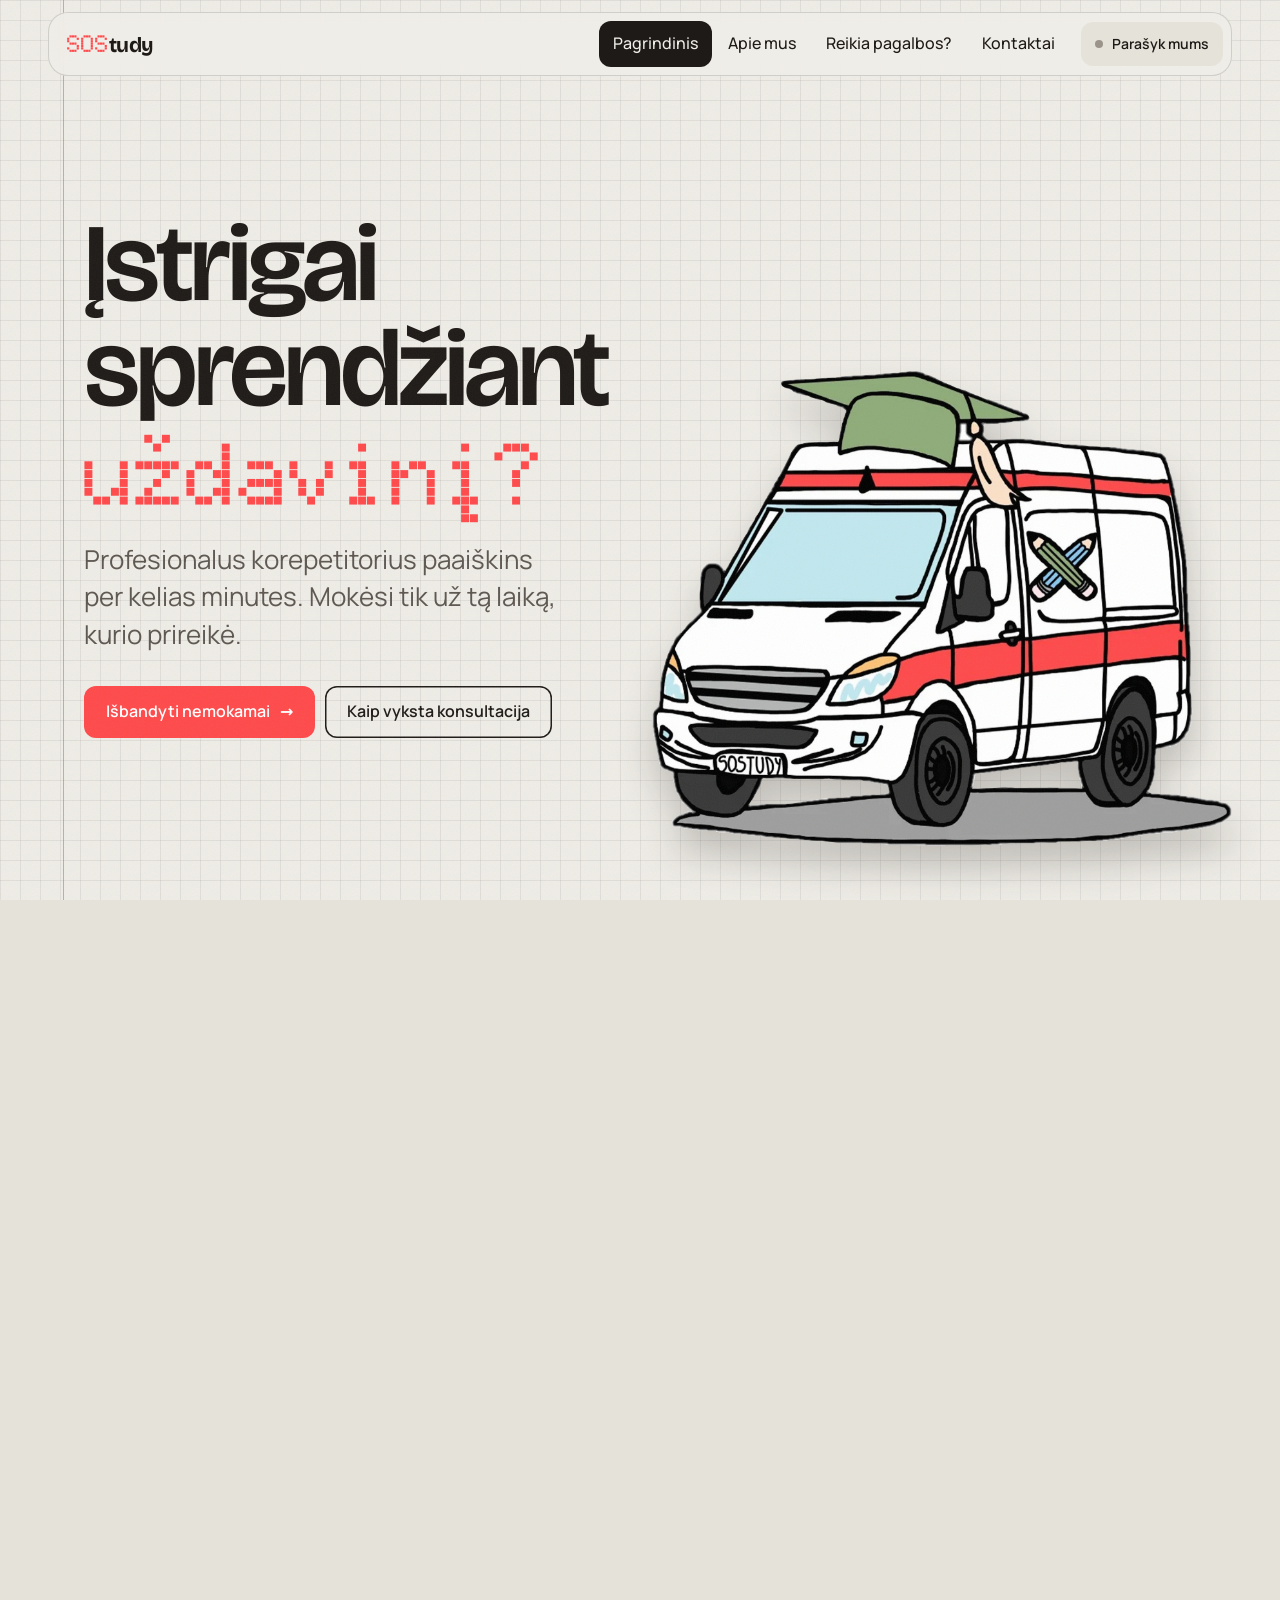
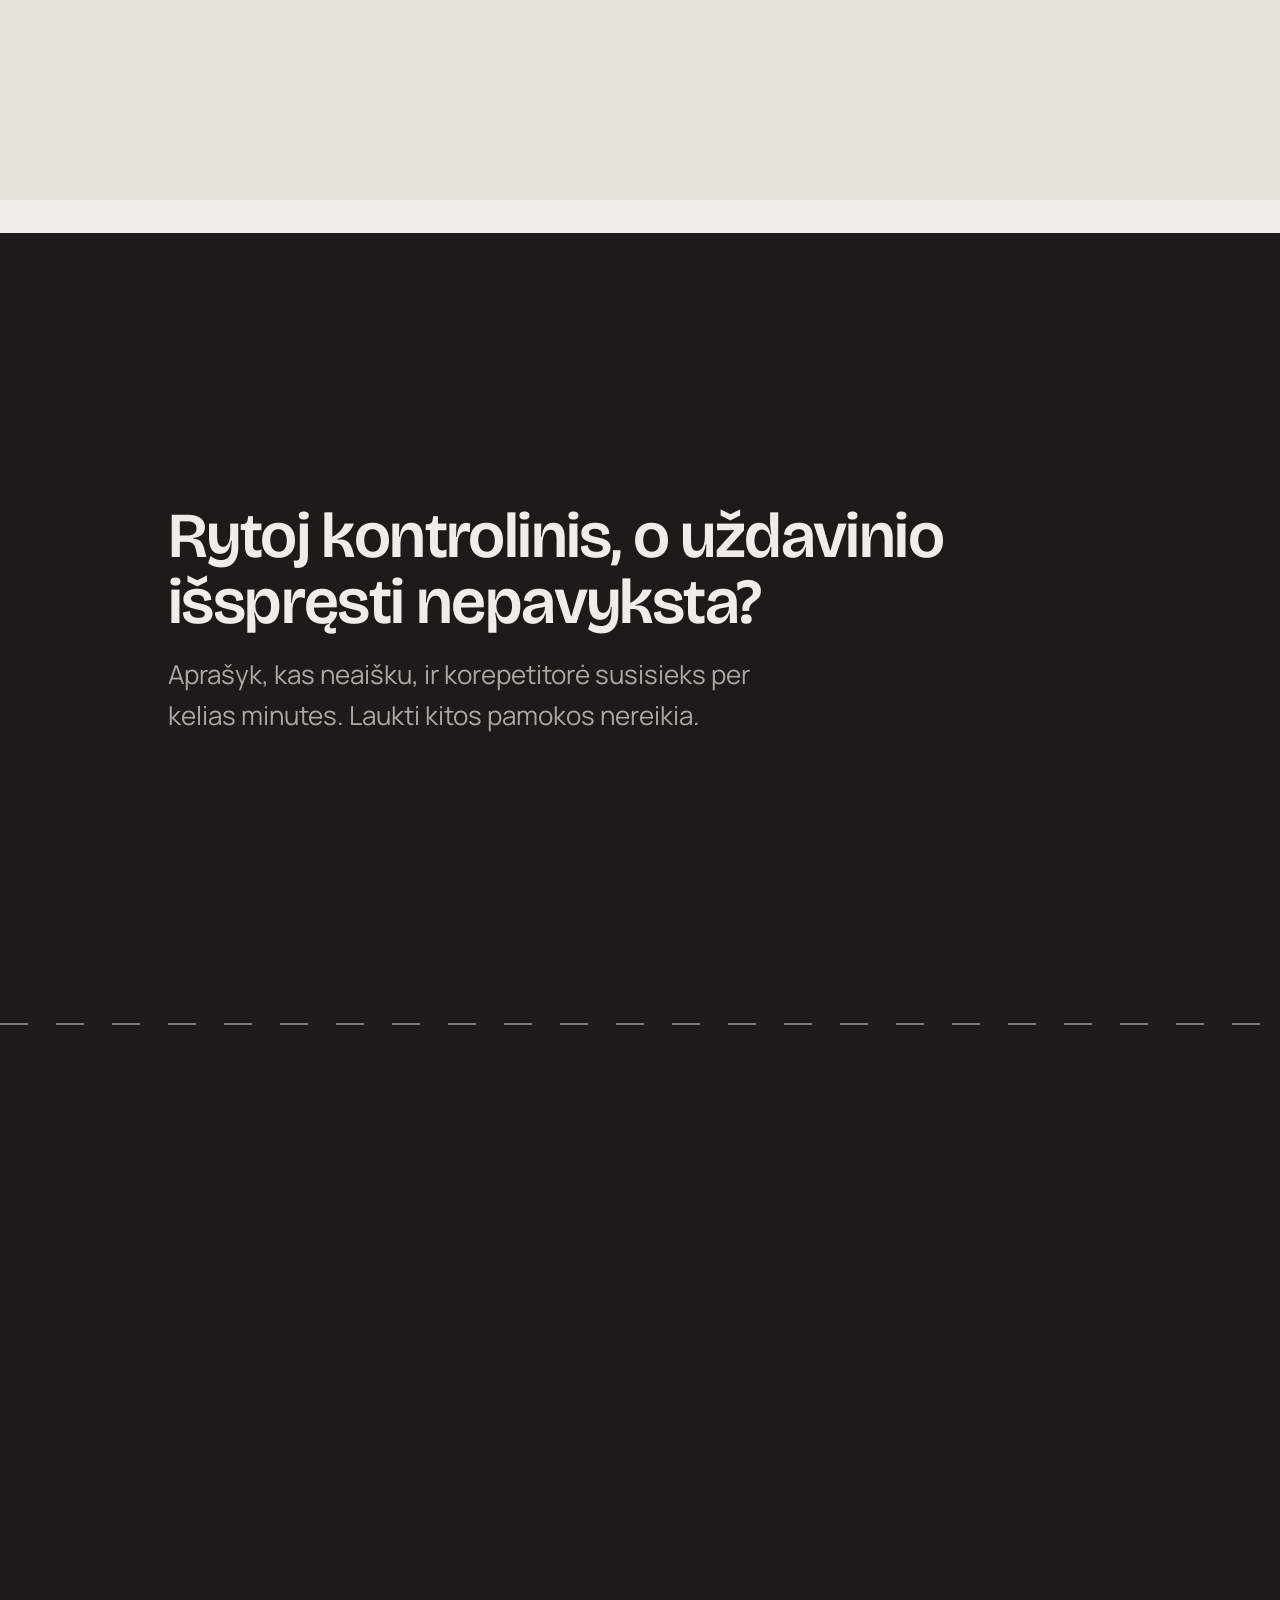
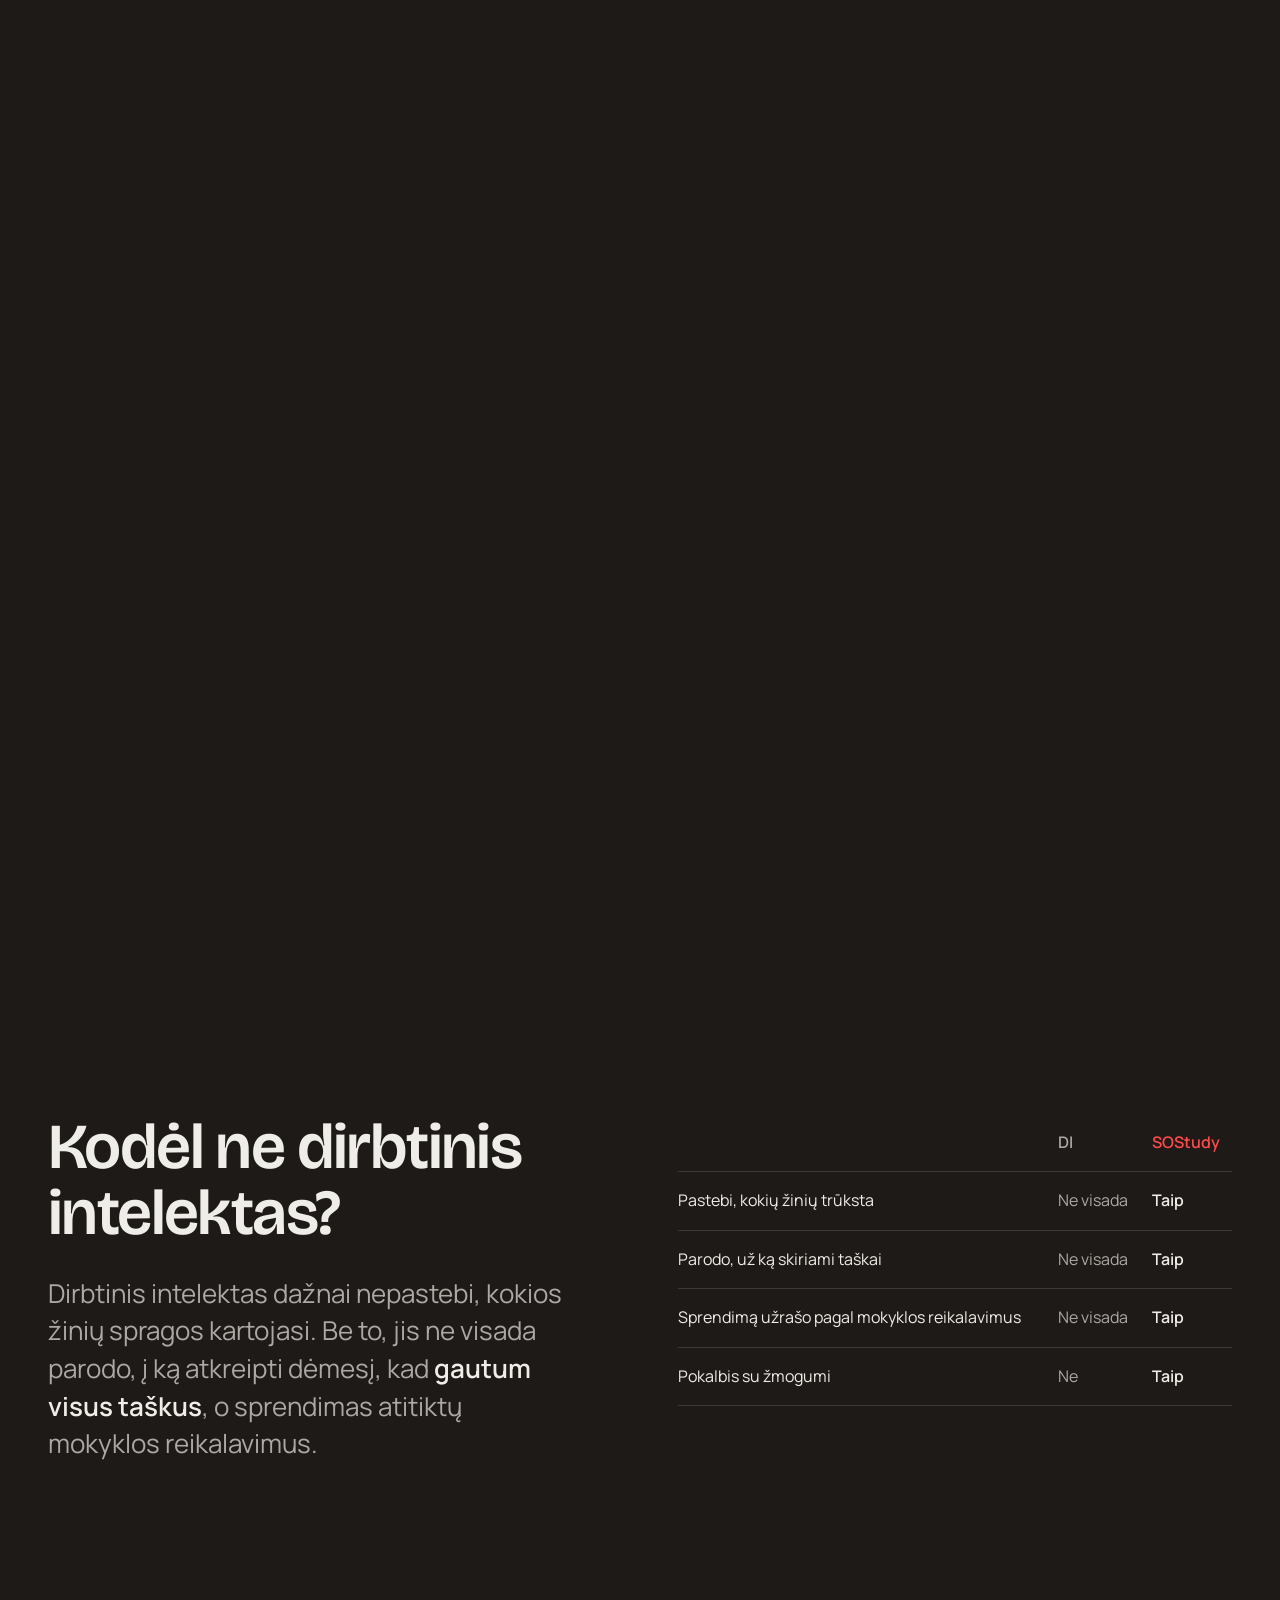
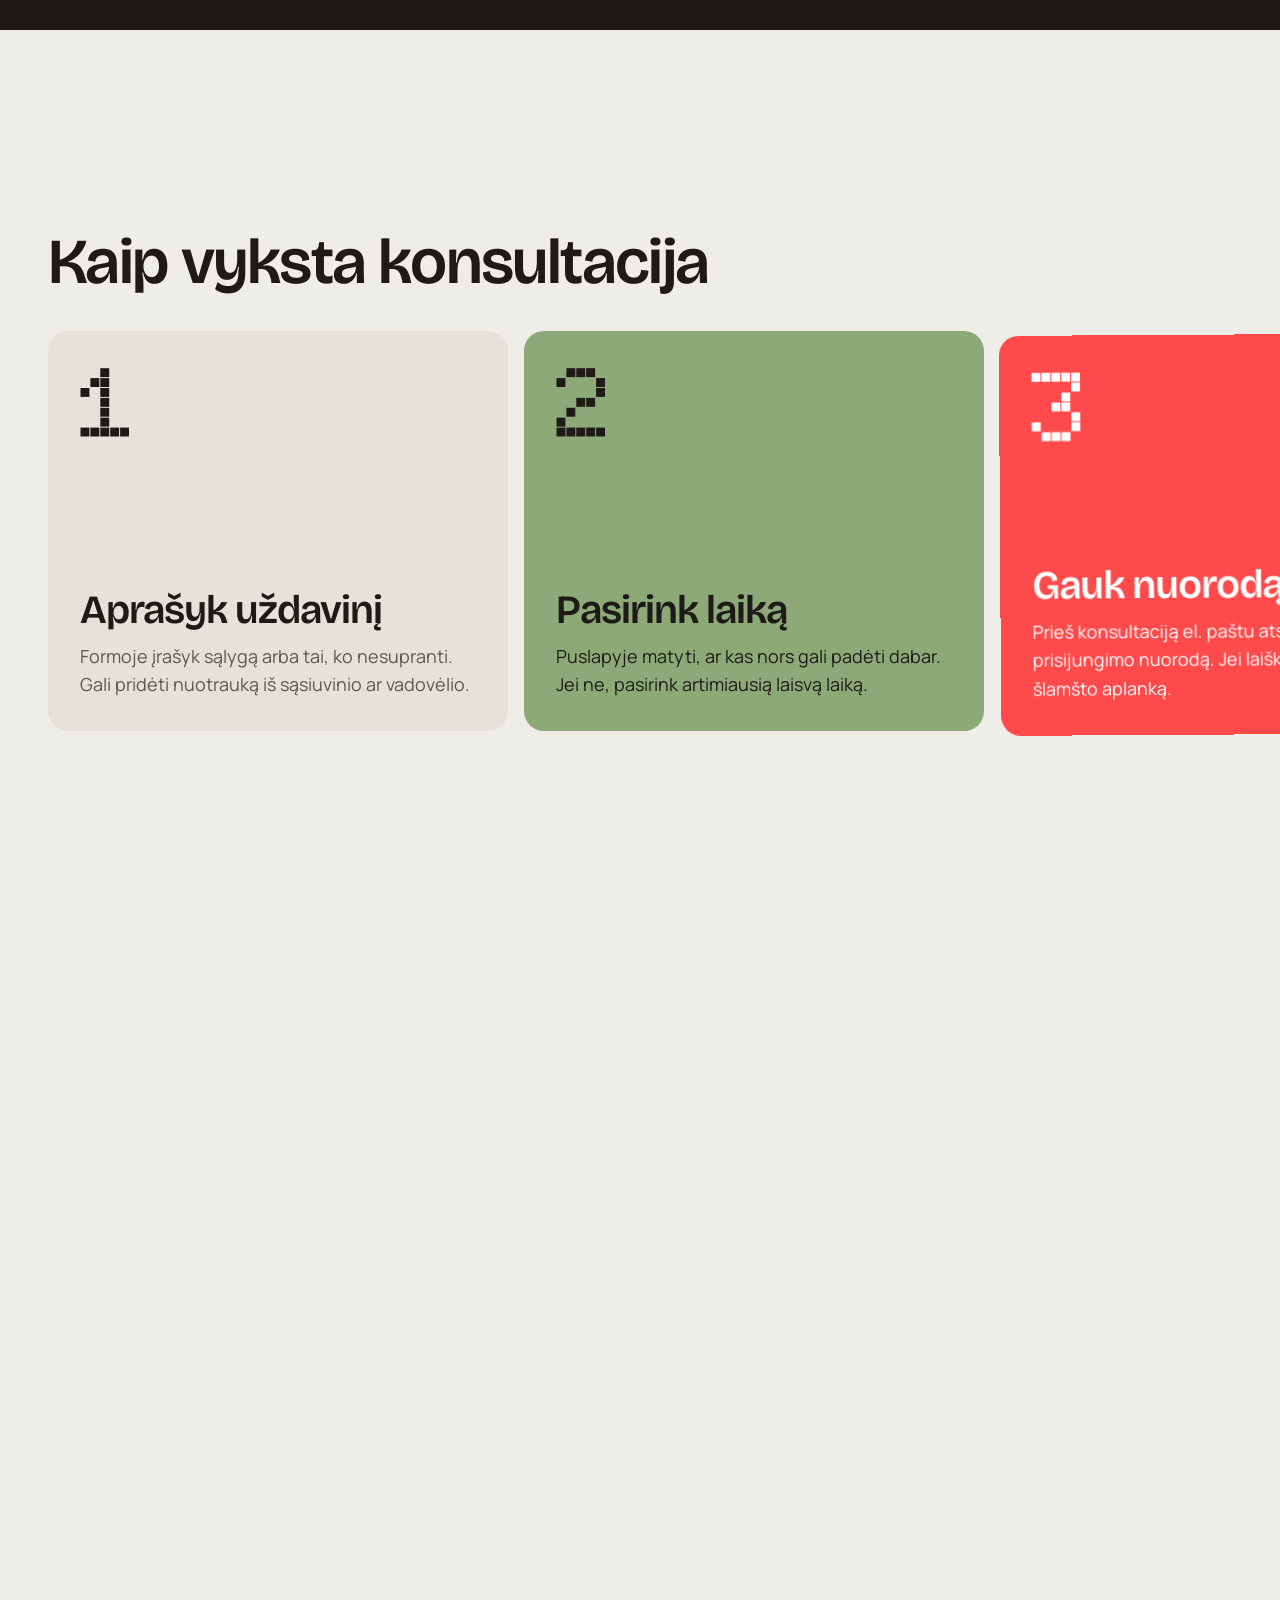
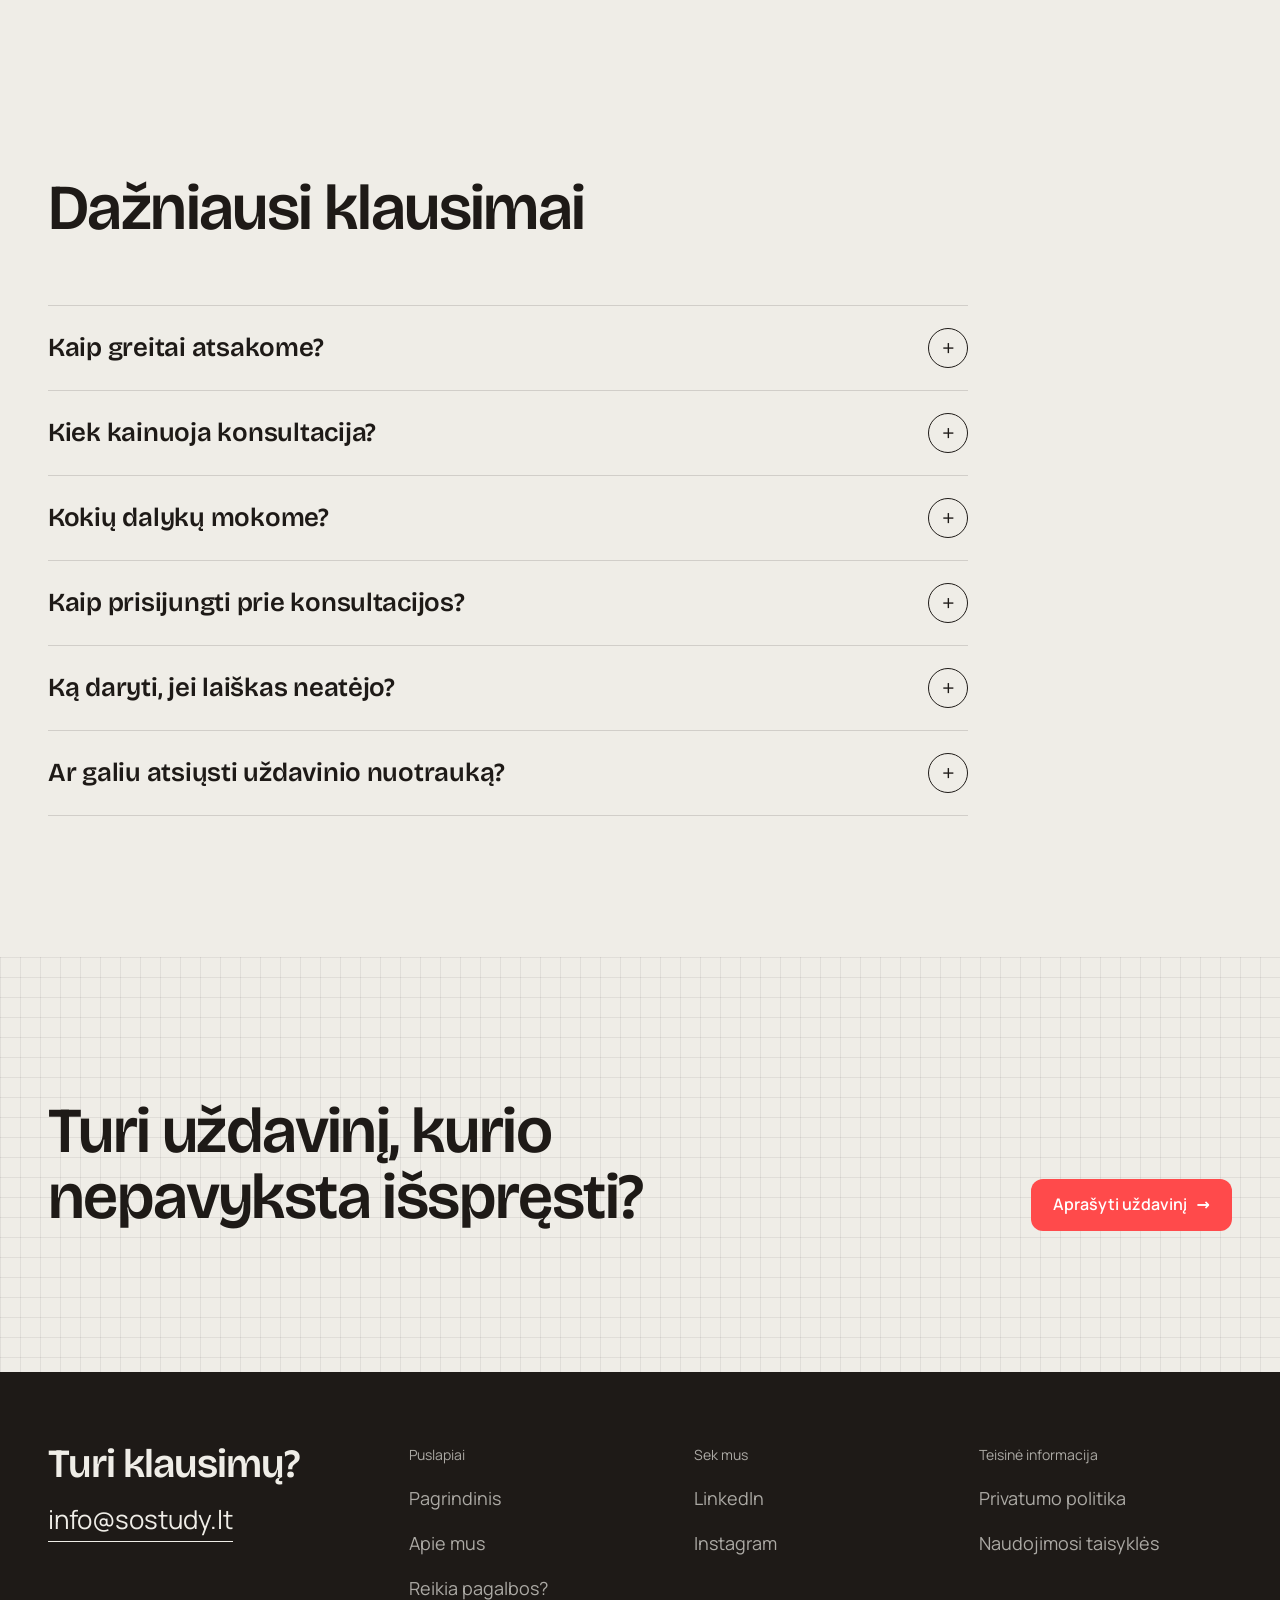
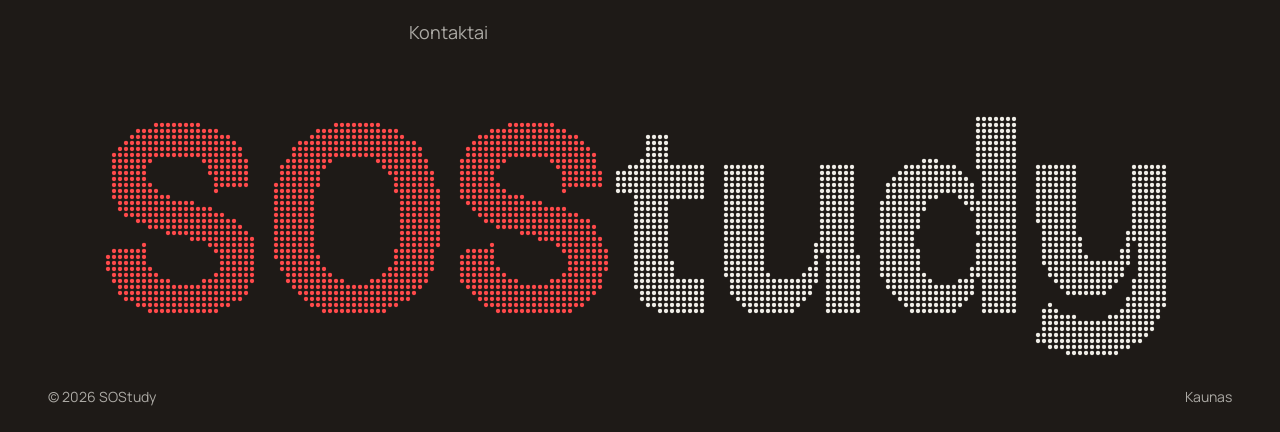
==== index.html @ 2f15600f "rewrite copy" ====
<!doctype html>
<html lang="lt">
<head>
  <meta charset="utf-8">
  <meta name="viewport" content="width=device-width, initial-scale=1, viewport-fit=cover">
  <title>SOStudy · Greitoji matematikos pagalba 1–12 klasių mokiniams</title>
  <meta name="description" content="Įstrigai sprendžiant matematikos uždavinį? Profesionalus korepetitorius paaiškins per kelias minutes, o mokėsi tik už konsultacijos laiką. Dabar iki 10 min. nemokamai.">
  <link rel="canonical" href="https://sostudy.lt/">
  <meta property="og:type" content="website">
  <meta property="og:locale" content="lt_LT">
  <meta property="og:site_name" content="SOStudy">
  <meta property="og:url" content="https://sostudy.lt/">
  <meta property="og:title" content="SOStudy · Greitoji matematikos pagalba 1–12 klasių mokiniams">
  <meta property="og:description" content="Įstrigai sprendžiant matematikos uždavinį? Profesionalus korepetitorius paaiškins per kelias minutes, o mokėsi tik už konsultacijos laiką. Dabar iki 10 min. nemokamai.">
  <meta property="og:image" content="https://sostudy.lt/assets/img/og.png">
  <meta name="twitter:card" content="summary_large_image">
  <meta name="theme-color" content="#efede7">
  <link rel="icon" href="/assets/img/favicon.svg" type="image/svg+xml">
  <link rel="preload" href="/assets/fonts/bricolage-grotesque-latin.woff2" as="font" type="font/woff2" crossorigin>
  <link rel="preload" href="/assets/fonts/manrope-latin.woff2" as="font" type="font/woff2" crossorigin>
  <link rel="stylesheet" href="/assets/css/fonts.css">
  <link rel="stylesheet" href="/assets/css/style.css">
  <link rel="preload" as="image" href="/assets/img/car.webp" type="image/webp" fetchpriority="high">
  <script type="application/ld+json">
{
    "@context": "https://schema.org",
    "@graph": [
      {
        "@type": "EducationalOrganization",
        "@id": "https://sostudy.lt/#org",
        "name": "SOStudy",
        "url": "https://sostudy.lt/",
        "logo": "https://sostudy.lt/assets/img/favicon.svg",
        "image": "https://sostudy.lt/assets/img/og.png",
        "email": "info@sostudy.lt",
        "description": "Greitoji matematikos pagalba: trumpos nuotolinės konsultacijos 1–12 klasių mokiniams, mokant tik už konsultacijos laiką.",
        "areaServed": "LT",
        "address": { "@type": "PostalAddress", "addressLocality": "Kaunas", "addressCountry": "LT" },
        "sameAs": ["https://www.linkedin.com/company/sostudy-lt", "https://www.instagram.com/sostudy.lt/"],
        "founder": [
          { "@type": "Person", "name": "Evelina Riukaitė" },
          { "@type": "Person", "name": "Aistė Zuzevičiūtė" }
        ]
      },
      {
        "@type": "WebSite",
        "@id": "https://sostudy.lt/#site",
        "url": "https://sostudy.lt/",
        "name": "SOStudy",
        "inLanguage": "lt-LT",
        "publisher": { "@id": "https://sostudy.lt/#org" }
      },
      {
        "@type": "FAQPage",
        "mainEntity": [
          { "@type": "Question", "name": "Kaip greitai atsakome?", "acceptedAnswer": { "@type": "Answer", "text": "Dažniausiai per kelias minutes. Puslapyje „Reikia pagalbos?“ matyti, ar kas nors gali padėti dabar." } },
          { "@type": "Question", "name": "Kiek kainuoja konsultacija?", "acceptedAnswer": { "@type": "Answer", "text": "Šiuo metu testuojame paslaugą, todėl iki 10 minučių pagalbos teikiame nemokamai." } },
          { "@type": "Question", "name": "Kokių dalykų mokome?", "acceptedAnswer": { "@type": "Answer", "text": "Kol kas padedame tik su matematika, 1–12 klasių mokiniams." } },
          { "@type": "Question", "name": "Kaip prisijungti prie konsultacijos?", "acceptedAnswer": { "@type": "Answer", "text": "Prieš konsultaciją el. paštu atsiųsime nuorodą. Paspausk ją sutartu laiku." } },
          { "@type": "Question", "name": "Ką daryti, jei laiškas neatėjo?", "acceptedAnswer": { "@type": "Answer", "text": "Patikrink šlamšto aplanką. Jei ten laiško nėra, parašyk mums adresu info@sostudy.lt." } },
          { "@type": "Question", "name": "Ar galiu atsiųsti uždavinio nuotrauką?", "acceptedAnswer": { "@type": "Answer", "text": "Taip. Nuotrauka siunčiama tik mums el. paštu, svetainėje ji nesaugoma." } }
        ]
      }
    ]
  }
  </script>
</head>
<body>

<header class="site-head">
  <div class="wrap">
    <div class="head-bar">
      <a href="/" class="logo" aria-label="SOStudy, pagrindinis puslapis"><span class="sos">SOS</span>tudy</a>
      <nav class="nav" id="nav" aria-label="Pagrindinis meniu">
        <a href="/" aria-current="page">Pagrindinis</a>
        <a href="/apie-mus/">Apie mus</a>
        <a href="/reikia-pagalbos/">Reikia pagalbos?</a>
        <a href="/kontaktai/">Kontaktai</a>
        <a href="/reikia-pagalbos/" class="status-pill" data-status><span class="status-dot" aria-hidden="true"></span><span data-status-text>Tikrinama…</span></a>
      </nav>
      <a href="/reikia-pagalbos/" class="status-pill" data-status><span class="status-dot" aria-hidden="true"></span><span data-status-text>Tikrinama…</span></a>
      <button class="burger" type="button" aria-label="Meniu" aria-expanded="false" aria-controls="nav"><span></span></button>
    </div>
  </div>
</header>

<main id="main">
<section class="hero notebook">
    <div class="wrap">
      <div class="hero-grid">
        <div class="hero-copy">
          <h1>Įstrigai sprendžiant <span class="dot">uždavinį?</span></h1>
          <p class="hero-sub">Profesionalus korepetitorius paaiškins per kelias minutes. Mokėsi tik už tą laiką, kurio prireikė.</p>
          <div class="hero-cta">
            <a href="/reikia-pagalbos/" class="btn btn-red">Išbandyti nemokamai <span class="arr" aria-hidden="true">→</span></a>
            <a href="#kaip" class="btn btn-line">Kaip vyksta konsultacija</a>
          </div>
        </div>
        <a href="/reikia-pagalbos/" class="car-stage" data-cursor="Kviesti" aria-label="Kviesti pagalbą">
          <div class="car-3d" id="car3d">
            <img src="/assets/img/car.webp" alt="SOStudy greitosios pagalbos automobilis su abituriento kepure" width="900" height="737" fetchpriority="high">
          </div>
        </a>
      </div>
    </div>
  </section>

  <section class="sec" id="kodel">
    <div class="wrap">
      <h2 class="sec-title reveal">Kodėl SOStudy</h2>
      <div class="why">
        <div class="why-row reveal">
          <span class="dot" aria-hidden="true">01</span>
          <h3>Atsakome per kelias minutes</h3>
          <p>Nereikia laukti savaitės iki kitos pamokos. Užklausas dažniausiai peržiūrime iškart, kai jas gauname.</p>
        </div>
        <div class="why-row reveal">
          <span class="dot" aria-hidden="true">02</span>
          <h3>Moki tik už konsultacijos laiką</h3>
          <p>Kartais užtenka dešimties minučių paaiškinimo, todėl nėra prasmės mokėti už visą valandą.</p>
        </div>
        <div class="why-row reveal">
          <span class="dot" aria-hidden="true">03</span>
          <h3>Padeda profesionalūs korepetitoriai</h3>
          <p>Paaiškiname sprendimo eigą ir parodome, kaip jį užrašyti, kad atitiktų mokyklos reikalavimus.</p>
        </div>
      </div>
    </div>
  </section>

  <section class="drive night" aria-labelledby="drive-h">
    <div class="drive-sticky">
      <div class="drive-text">
        <h2 id="drive-h">Rytoj kontrolinis, o uždavinio išspręsti nepavyksta?</h2>
        <p>Aprašyk, kas neaišku, ir korepetitorė susisieks per kelias minutes. Laukti kitos pamokos nereikia.</p>
      </div>
      <div class="road" aria-hidden="true"></div>
      <div class="drive-car" id="driveCar" aria-hidden="true"><img src="/assets/img/car.webp" alt="" width="900" height="737" loading="lazy"></div>
    </div>
  </section>

  <section class="sec night">
    <div class="wrap compare">
      <div class="reveal">
        <h2 class="sec-title" style="margin-bottom:28px">Kodėl ne dirbtinis intelektas?</h2>
        <p class="compare-lead">Dirbtinis intelektas dažnai nepastebi, kokios žinių spragos kartojasi. Be to, jis ne visada parodo, į ką atkreipti dėmesį, kad <strong>gautum visus taškus</strong>, o sprendimas atitiktų mokyklos reikalavimus.</p>
      </div>
      <table class="vs reveal">
        <caption class="sr-only">Dirbtinio intelekto ir SOStudy korepetitorių palyginimas</caption>
        <thead><tr><th scope="col"><span class="sr-only">Savybė</span></th><th scope="col">DI</th><th scope="col" class="us">SOStudy</th></tr></thead>
        <tbody>
          <tr><td>Pastebi, kokių žinių trūksta</td><td class="n">Ne visada</td><td class="y">Taip</td></tr>
          <tr><td>Parodo, už ką skiriami taškai</td><td class="n">Ne visada</td><td class="y">Taip</td></tr>
          <tr><td>Sprendimą užrašo pagal mokyklos reikalavimus</td><td class="n">Ne visada</td><td class="y">Taip</td></tr>
          <tr><td>Pokalbis su žmogumi</td><td class="n">Ne</td><td class="y">Taip</td></tr>
        </tbody>
      </table>
    </div>
  </section>

  <section id="kaip" aria-labelledby="kaip-h">
    <div class="steps-pin">
      <div class="wrap"><h2 class="sec-title" id="kaip-h">Kaip vyksta konsultacija</h2></div>
      <div class="steps-track" id="stepsTrack">
        <article class="step s1"><span class="dot" aria-hidden="true">1</span><div><h3>Aprašyk uždavinį</h3><p>Formoje įrašyk sąlygą arba tai, ko nesupranti. Gali pridėti nuotrauką iš sąsiuvinio ar vadovėlio.</p></div></article>
        <article class="step s2"><span class="dot" aria-hidden="true">2</span><div><h3>Pasirink laiką</h3><p>Puslapyje matyti, ar kas nors gali padėti dabar. Jei ne, pasirink artimiausią laisvą laiką.</p></div></article>
        <article class="step s3"><span class="dot" aria-hidden="true">3</span><div><h3>Gauk nuorodą</h3><p>Prieš konsultaciją el. paštu atsiųsime prisijungimo nuorodą. Jei laiško nėra, patikrink šlamšto aplanką.</p></div></article>
        <article class="step s4"><span class="dot" aria-hidden="true">4</span><div><h3>Spręskite kartu</h3><p>Korepetitorė paaiškins sprendimą ir atsakys į tavo klausimus. Testavimo laikotarpiu iki 10 minučių pagalbos nemokamai.</p></div></article>
      </div>
    </div>
  </section>

  <section class="sec" id="duk">
    <div class="wrap">
      <h2 class="sec-title reveal">Dažniausi klausimai</h2>
      <div class="faq">
        <details><summary>Kaip greitai atsakome?</summary><div class="ans">Dažniausiai per kelias minutes. Puslapyje „Reikia pagalbos?“ matyti, ar kas nors gali padėti dabar.</div></details>
        <details><summary>Kiek kainuoja konsultacija?</summary><div class="ans">Šiuo metu testuojame paslaugą, todėl iki 10 minučių pagalbos teikiame nemokamai.</div></details>
        <details><summary>Kokių dalykų mokome?</summary><div class="ans">Kol kas padedame tik su matematika, 1–12 klasių mokiniams.</div></details>
        <details><summary>Kaip prisijungti prie konsultacijos?</summary><div class="ans">Prieš konsultaciją el. paštu atsiųsime nuorodą. Paspausk ją sutartu laiku.</div></details>
        <details><summary>Ką daryti, jei laiškas neatėjo?</summary><div class="ans">Patikrink šlamšto aplanką. Jei ten laiško nėra, parašyk mums adresu <a href="mailto:info@sostudy.lt">info@sostudy.lt</a>.</div></details>
        <details><summary>Ar galiu atsiųsti uždavinio nuotrauką?</summary><div class="ans">Taip. Nuotrauka siunčiama tik mums el. paštu, svetainėje ji nesaugoma.</div></details>
      </div>
    </div>
  </section>

  <section class="sec notebook" style="--margin:0px">
    <div class="wrap cta-band">
      <h2 class="reveal">Turi uždavinį, kurio nepavyksta išspręsti?</h2>
      <a href="/reikia-pagalbos/" class="btn btn-red reveal">Aprašyti uždavinį <span class="arr" aria-hidden="true">→</span></a>
    </div>
  </section>
</main>

<footer class="site-foot">
  <div class="wrap">
    <div class="foot-top">
      <div>
        <h2>Turi klausimų?</h2>
        <a class="mail" href="mailto:info@sostudy.lt">info@sostudy.lt</a>
      </div>
      <nav aria-label="Puslapiai">
        <p class="foot-h">Puslapiai</p>
        <div class="foot-links">
          <a href="/">Pagrindinis</a>
          <a href="/apie-mus/">Apie mus</a>
          <a href="/reikia-pagalbos/">Reikia pagalbos?</a>
          <a href="/kontaktai/">Kontaktai</a>
        </div>
      </nav>
      <div>
        <p class="foot-h">Sek mus</p>
        <div class="foot-links">
          <a href="https://www.linkedin.com/company/sostudy-lt" target="_blank" rel="noopener" data-linkedin>LinkedIn</a>
          <a href="https://www.instagram.com/sostudy.lt/" target="_blank" rel="noopener" data-instagram>Instagram</a>
        </div>
      </div>
      <div>
        <p class="foot-h">Teisinė informacija</p>
        <div class="foot-links">
          <a href="/privatumo-politika/">Privatumo politika</a>
          <a href="/naudojimosi-taisykles/">Naudojimosi taisyklės</a>
        </div>
      </div>
    </div>
    <canvas id="wordmark" role="img" aria-label="SOStudy"></canvas>
    <div class="foot-bottom"><span>© <span data-year>2026</span> SOStudy</span><span>Kaunas</span></div>
  </div>
</footer>

<script src="/assets/js/config.js"></script>
<script src="/assets/js/availability.js"></script>
<script src="/assets/js/main.js"></script>
<script src="/assets/vendor/gsap.min.js" defer></script>
<script src="/assets/vendor/ScrollTrigger.min.js" defer></script>
<script src="/assets/js/home.js" defer></script>
</body>
</html>
---- assets/css/fonts.css ----
/* latin-ext */
@font-face {
  font-family: 'Bricolage Grotesque';
  font-style: normal;
  font-weight: 500 700;
  font-stretch: 100%;
  font-display: swap;
  src: url(/assets/fonts/bricolage-grotesque-latin-ext.woff2) format('woff2');
  unicode-range: U+0100-02BA, U+02BD-02C5, U+02C7-02CC, U+02CE-02D7, U+02DD-02FF, U+0304, U+0308, U+0329, U+1D00-1DBF, U+1E00-1E9F, U+1EF2-1EFF, U+2020, U+20A0-20AB, U+20AD-20C0, U+2113, U+2C60-2C7F, U+A720-A7FF;
}
/* latin */
@font-face {
  font-family: 'Bricolage Grotesque';
  font-style: normal;
  font-weight: 500 700;
  font-stretch: 100%;
  font-display: swap;
  src: url(/assets/fonts/bricolage-grotesque-latin.woff2) format('woff2');
  unicode-range: U+0000-00FF, U+0131, U+0152-0153, U+02BB-02BC, U+02C6, U+02DA, U+02DC, U+0304, U+0308, U+0329, U+2000-206F, U+20AC, U+2122, U+2191, U+2193, U+2212, U+2215, U+FEFF, U+FFFD;
}
/* latin-ext */
@font-face {
  font-family: 'Doto';
  font-style: normal;
  font-weight: 900;
  font-display: swap;
  src: url(/assets/fonts/doto-latin-ext.woff2) format('woff2');
  unicode-range: U+0100-02BA, U+02BD-02C5, U+02C7-02CC, U+02CE-02D7, U+02DD-02FF, U+0304, U+0308, U+0329, U+1D00-1DBF, U+1E00-1E9F, U+1EF2-1EFF, U+2020, U+20A0-20AB, U+20AD-20C0, U+2113, U+2C60-2C7F, U+A720-A7FF;
}
/* latin */
@font-face {
  font-family: 'Doto';
  font-style: normal;
  font-weight: 900;
  font-display: swap;
  src: url(/assets/fonts/doto-latin.woff2) format('woff2');
  unicode-range: U+0000-00FF, U+0131, U+0152-0153, U+02BB-02BC, U+02C6, U+02DA, U+02DC, U+0304, U+0308, U+0329, U+2000-206F, U+20AC, U+2122, U+2191, U+2193, U+2212, U+2215, U+FEFF, U+FFFD;
}
/* latin-ext */
@font-face {
  font-family: 'Manrope';
  font-style: normal;
  font-weight: 400 700;
  font-display: swap;
  src: url(/assets/fonts/manrope-latin-ext.woff2) format('woff2');
  unicode-range: U+0100-02BA, U+02BD-02C5, U+02C7-02CC, U+02CE-02D7, U+02DD-02FF, U+0304, U+0308, U+0329, U+1D00-1DBF, U+1E00-1E9F, U+1EF2-1EFF, U+2020, U+20A0-20AB, U+20AD-20C0, U+2113, U+2C60-2C7F, U+A720-A7FF;
}
/* latin */
@font-face {
  font-family: 'Manrope';
  font-style: normal;
  font-weight: 400 700;
  font-display: swap;
  src: url(/assets/fonts/manrope-latin.woff2) format('woff2');
  unicode-range: U+0000-00FF, U+0131, U+0152-0153, U+02BB-02BC, U+02C6, U+02DA, U+02DC, U+0304, U+0308, U+0329, U+2000-206F, U+20AC, U+2122, U+2191, U+2193, U+2212, U+2215, U+FEFF, U+FFFD;
}
---- assets/css/style.css ----
/* ============ Tokens ============ */
:root {
  /* Sampled from the car illustration and the current site. Warm neutrals throughout. */
  --paper: #efede7;
  --paper-2: #e5e2da;
  --paper-3: #d9d5cb;
  --ink: #1e1a17;
  --ink-2: #5d5750;
  --line: rgba(30, 26, 23, .14);
  --night: #1e1a17;
  --on-night: #efede7;
  --on-night-2: rgba(239, 237, 231, .68);

  --red: #ff4a4b;        /* the one accent */
  --red-ink: #d93536;    /* red text on light paper (contrast) */
  --green: #8da978;      /* status only: someone is free */

  --f-display: "Bricolage Grotesque", Georgia, serif;
  --f-body: "Manrope", system-ui, sans-serif;
  --f-dot: "Doto", "Courier New", monospace;

  /* type scale */
  --fs-1: 14px;
  --fs-2: 16px;
  --fs-3: 18px;
  --fs-4: clamp(20px, 1.6vw + 12px, 26px);
  --fs-5: clamp(26px, 2.4vw + 14px, 40px);
  --fs-6: clamp(34px, 4vw + 14px, 64px);
  --fs-7: clamp(42px, min(8vw, 12vh) + 8px, 120px);

  --r: 20px;
  --r-in: 12px;          /* r minus 8px padding */
  --gut: clamp(16px, 4vw, 48px);
  --gut-l: max(var(--gut), env(safe-area-inset-left));
  --gut-r: max(var(--gut), env(safe-area-inset-right));
  --max: 1280px;
  --ease: cubic-bezier(.2, .8, .2, 1);
}

/* ============ Base ============ */
*, *::before, *::after { box-sizing: border-box; }
html { -webkit-text-size-adjust: 100%; scroll-behavior: smooth; }
body {
  margin: 0;
  background: var(--paper);
  color: var(--ink);
  font: 400 var(--fs-3)/1.6 var(--f-body);
  -webkit-font-smoothing: antialiased;
  overflow-x: clip;
}
/* film grain */
body::after {
  content: "";
  position: fixed; inset: 0;
  pointer-events: none; z-index: 90;
  opacity: .06;
  background-image: url("data:image/svg+xml,%3Csvg xmlns='http://www.w3.org/2000/svg' width='160' height='160'%3E%3Cfilter id='n'%3E%3CfeTurbulence type='fractalNoise' baseFrequency='.9' numOctaves='3' stitchTiles='stitch'/%3E%3C/filter%3E%3Crect width='100%25' height='100%25' filter='url(%23n)'/%3E%3C/svg%3E");
}
::selection { background: var(--red); color: #fff; }
img { max-width: 100%; height: auto; display: block; }
a { color: inherit; text-decoration: none; }
button, input, select, textarea { font: inherit; color: inherit; }
button { cursor: pointer; }
h1, h2, h3 {
  margin: 0;
  font-family: var(--f-display); font-weight: 600;
  letter-spacing: -.025em; line-height: 1.04;
  text-wrap: balance; overflow-wrap: break-word; hyphens: auto;
}
p { margin: 0 0 1em; text-wrap: pretty; }
:focus-visible { outline: 2px solid var(--red); outline-offset: 3px; border-radius: 6px; }
.prose a, p a { text-decoration: underline; text-underline-offset: 3px; text-decoration-thickness: 1px; }
.prose a:hover, p a:hover { color: var(--red-ink); }

.wrap { width: 100%; max-width: calc(var(--max) + var(--gut-l) + var(--gut-r)); margin-inline: auto; padding-inline: var(--gut-l) var(--gut-r); }
.dot { font-family: var(--f-dot); font-weight: 900; letter-spacing: 0; }
.muted { color: var(--ink-2); }
.small { font-size: var(--fs-1); }
.sr-only { position: absolute; width: 1px; height: 1px; overflow: hidden; clip: rect(0 0 0 0); white-space: nowrap; }

/* Squared maths notebook paper with the red margin line */
.notebook {
  --margin: 64px;
  background-color: var(--paper);
  background-image:
    linear-gradient(90deg, transparent calc(var(--margin) - 1px), rgba(255, 74, 75, .55) calc(var(--margin) - 1px), rgba(255, 74, 75, .55) var(--margin), transparent var(--margin)),
    linear-gradient(rgba(30, 26, 23, .07) 1px, transparent 1px),
    linear-gradient(90deg, rgba(30, 26, 23, .07) 1px, transparent 1px);
  background-size: 100% 100%, 20px 20px, 20px 20px;
}
@media (max-width: 700px) { .notebook { --margin: 8px; } }

.night { background: var(--night); color: var(--on-night); }
.night .muted { color: var(--on-night-2); }

/* ============ Cursor ============ */
@media (pointer: fine) {
  html.has-cursor, html.has-cursor * { cursor: none !important; }
}
.cursor, .cursor-ring {
  position: fixed; left: 0; top: 0; z-index: 120;
  pointer-events: none; border-radius: 50%;
  translate: -50% -50%;
  opacity: 0; transition: opacity .3s;
}
html.has-cursor .cursor, html.has-cursor .cursor-ring { opacity: 1; }
.cursor { width: 6px; height: 6px; background: var(--red); }
.cursor-ring {
  width: 24px; height: 24px;
  border: 1px solid #fff; mix-blend-mode: difference;
  display: grid; place-items: center;
  font: 600 11px/1 var(--f-body); color: #fff;
  transition: width .3s var(--ease), height .3s var(--ease), background .2s, border-color .2s, opacity .3s;
}
.cursor-ring.is-link { width: 36px; height: 36px; background: #fff; }
.cursor-ring.is-label { width: 60px; height: 60px; background: var(--ink); border-color: var(--ink); mix-blend-mode: normal; }
.cursor-ring.is-down { width: 18px; height: 18px; }
.cursor-ring span { opacity: 0; transition: opacity .2s; }
.cursor-ring.is-label span { opacity: 1; }

/* ============ Header ============ */
.site-head {
  position: fixed; inset: 0 0 auto; z-index: 100;
  padding-top: max(12px, env(safe-area-inset-top));
  transition: transform .45s var(--ease);
}
.site-head.is-hidden { transform: translateY(-120%); }
.head-bar {
  display: flex; align-items: center; gap: 12px;
  padding: 8px 8px 8px 18px;
  background: rgba(239, 237, 231, .88);
  backdrop-filter: blur(12px); -webkit-backdrop-filter: blur(12px);
  border: 1px solid var(--line); border-radius: var(--r);
}
.logo { display: flex; align-items: baseline; font: 700 21px/1 var(--f-display); letter-spacing: -.03em; }
.logo .sos { font-family: var(--f-dot); font-weight: 900; color: var(--red); font-size: 24px; letter-spacing: 0; }
.nav { display: flex; gap: 2px; margin-left: auto; }
.nav a {
  padding: 10px 14px; border-radius: var(--r-in);
  font-size: var(--fs-2); font-weight: 500;
  transition: background .2s, color .2s;
}
.nav a:hover { background: var(--paper-2); }
.nav a:active { background: var(--paper-3); }
.nav a[aria-current="page"] { background: var(--ink); color: var(--paper); }
.status-pill {
  display: inline-flex; align-items: center; gap: 9px;
  min-height: 44px; padding: 10px 14px; border-radius: var(--r-in);
  background: var(--paper-2); color: var(--ink);
  font-size: var(--fs-1); font-weight: 600; white-space: nowrap;
  transition: background .2s;
}
.status-pill:hover { background: var(--paper-3); }
.status-dot { width: 8px; height: 8px; border-radius: 50%; background: #9a948b; flex: none; }
[data-state="free"] .status-dot { background: var(--green); box-shadow: 0 0 0 3px rgba(141, 169, 120, .3); }
[data-state="busy"] .status-dot { background: var(--red); }

.burger { display: none; width: 44px; height: 44px; border: 0; border-radius: var(--r-in); background: var(--ink); color: var(--paper); place-items: center; flex: none; }
.burger span, .burger span::before { display: block; width: 16px; height: 1.5px; background: currentColor; position: relative; transition: transform .3s; }
.burger span::before { content: ""; position: absolute; top: 5px; }
.burger span { transform: translateY(-2.5px); }
.nav-open .burger span { transform: rotate(45deg); }
.nav-open .burger span::before { transform: translateY(-5px) rotate(-90deg); }

.nav .status-pill { display: none; }
@media (max-width: 1000px) {
  .burger { display: grid; }
  .head-bar > .status-pill { margin-left: auto; }
  .nav {
    position: fixed; inset: 0; z-index: -1;
    flex-direction: column; justify-content: center; gap: 4px; margin: 0;
    padding: max(96px, env(safe-area-inset-top)) var(--gut-r) max(40px, env(safe-area-inset-bottom)) var(--gut-l);
    background: var(--night); visibility: hidden; opacity: 0;
    transition: opacity .3s var(--ease), visibility 0s .3s;
    overflow-y: auto;
  }
  .nav-open .nav { visibility: visible; opacity: 1; transition: opacity .3s var(--ease); }
  .nav a { color: var(--on-night); font: 600 clamp(28px, min(8vw, 7vh), 48px)/1.15 var(--f-display); padding: 6px 0; }
  .nav a:hover, .nav a:active, .nav a[aria-current="page"] { background: none; color: var(--red); }
}
@media (max-width: 520px) {
  .head-bar > .status-pill { display: none; }
  .burger { margin-left: auto; }
  .nav .status-pill { display: inline-flex; align-self: flex-start; margin-top: 24px; font: 600 var(--fs-2)/1 var(--f-body); color: var(--ink); background: var(--paper); padding: 12px 16px; }
}

/* ============ Buttons ============ */
.btn {
  display: inline-flex; align-items: center; justify-content: center; gap: 10px;
  min-height: 52px; padding: 14px 22px; border: 0; border-radius: var(--r-in);
  background: var(--ink); color: var(--paper);
  font: 600 var(--fs-2)/1.2 var(--f-body);
  transition: background .2s, color .2s, transform .2s var(--ease), box-shadow .2s;
}
.btn:hover { background: #000; }
.btn:active { transform: translateY(1px); }
.btn[disabled] { opacity: .6; cursor: progress; }
.btn .arr { transition: transform .3s var(--ease); }
.btn:hover .arr { transform: translateX(3px); }
.btn-red { background: var(--red); color: #fff; }
.btn-red:hover { background: var(--red-ink); }
.btn-line { background: transparent; color: var(--ink); box-shadow: inset 0 0 0 1.5px var(--ink); }
.btn-line:hover { background: var(--ink); color: var(--paper); }
.night .btn-line { color: var(--on-night); box-shadow: inset 0 0 0 1.5px var(--on-night); }
.night .btn-line:hover { background: var(--on-night); color: var(--ink); }
@media (max-width: 400px) { .hero-cta .btn, .form-foot .btn { width: 100%; } }

/* ============ Sections ============ */
section { position: relative; }
.sec { padding-block: clamp(72px, 11vw, 150px); }
.sec-title { font-size: var(--fs-6); max-width: 18ch; margin-bottom: clamp(32px, 5vw, 64px); }

.reveal { opacity: 0; transform: translateY(28px); transition: opacity .9s var(--ease), transform .9s var(--ease); }
.reveal.in { opacity: 1; transform: none; }

/* ============ Hero ============ */
.hero { min-height: 100svh; min-height: 100dvh; padding-top: calc(104px + env(safe-area-inset-top)); display: flex; flex-direction: column; overflow: clip; }
.hero > .wrap { flex: 1; display: flex; }
.hero-grid { flex: 1; display: grid; grid-template-columns: 1fr 1fr; gap: 24px; align-items: end; padding-bottom: clamp(32px, 6vh, 72px); }
.hero-grid > * { min-width: 0; }
.hero-copy { align-self: center; padding-left: max(0px, calc(var(--margin) - var(--gut-l) + 20px)); }
.hero h1 { font-size: var(--fs-7); line-height: .95; letter-spacing: -.035em; }
.hero h1 .dot { display: block; color: var(--red); font-size: .8em; margin-top: .12em; letter-spacing: -.02em; }
.hero-sub { max-width: 34ch; font-size: var(--fs-4); line-height: 1.45; color: var(--ink-2); margin: 24px 0 32px; }
.hero-cta { display: flex; flex-wrap: wrap; gap: 10px; }

.car-stage { position: relative; perspective: 1200px; width: min(100%, 680px); justify-self: end; display: block; }
.car-3d { transform-style: preserve-3d; transition: transform .6s var(--ease); }
.car-3d img { width: 100%; filter: drop-shadow(0 22px 18px rgba(30, 26, 23, .22)); }

@media (max-width: 900px) {
  .hero-grid { grid-template-columns: 1fr; align-items: start; align-content: center; }
  .hero-copy { padding-left: 0; }
  .car-stage { order: -1; justify-self: center; width: min(86%, 500px, 46svh * 1.22); }
}
/* phones and small tablets held sideways */
@media (orientation: landscape) and (max-height: 560px) {
  .hero { padding-top: calc(80px + env(safe-area-inset-top)); }
  .hero-grid { grid-template-columns: 1.1fr .9fr; align-items: center; padding-bottom: 20px; }
  .hero-copy { padding-left: 0; }
  .car-stage { order: 0; width: min(100%, 64vh * 1.22); }
  .hero h1 { font-size: clamp(30px, 10vh, 60px); }
  .hero-sub { font-size: var(--fs-2); margin: 12px 0 18px; }
}

/* ============ Why us (list, not cards) ============ */
.why { border-top: 1px solid var(--line); }
.why-row {
  display: grid; grid-template-columns: 90px minmax(0, 1fr) minmax(0, 1.1fr); gap: 24px; align-items: baseline;
  padding-block: clamp(24px, 4vw, 44px); border-bottom: 1px solid var(--line);
}
.why-row .dot { font-size: var(--fs-5); color: var(--red); line-height: 1; }
.why-row h3 { font-size: var(--fs-5); }
.why-row p { margin: 0; color: var(--ink-2); max-width: 46ch; }
@media (max-width: 760px) { .why-row { grid-template-columns: 1fr; gap: 10px; } }

/* ============ AI compare ============ */
.compare { display: grid; grid-template-columns: 1fr 1fr; gap: clamp(32px, 6vw, 96px); align-items: start; }
@media (max-width: 900px) { .compare { grid-template-columns: 1fr; } }
.compare-lead { font-size: var(--fs-4); line-height: 1.45; color: var(--on-night-2); }
.compare-lead strong { color: var(--on-night); font-weight: 600; }
.vs { width: 100%; border-collapse: collapse; font-size: var(--fs-2); }
.vs th, .vs td { padding: 16px 12px; text-align: left; border-bottom: 1px solid rgba(239, 237, 231, .14); }
.vs th { font-weight: 600; color: var(--on-night-2); }
.vs th:first-child, .vs td:first-child { padding-left: 0; }
.vs th:not(:first-child), .vs td:not(:first-child) { width: 1%; white-space: nowrap; }
.vs td.y { color: var(--on-night); font-weight: 600; }
.vs td.n { color: var(--on-night-2); }
.vs .us { color: var(--red); }
@media (max-width: 380px) { .vs th, .vs td { padding: 14px 6px; font-size: var(--fs-1); } }

/* ============ Drive (scroll scene) ============ */
.drive { height: 260vh; }
.drive-sticky { position: sticky; top: 0; height: 100svh; height: 100dvh; overflow: hidden; display: grid; place-items: center; }
.drive-text { position: relative; z-index: 2; width: 100%; max-width: 1040px; padding-inline: var(--gut-l) var(--gut-r); margin-top: -14vh; }
.drive-text h2 { font-size: var(--fs-6); max-width: 20ch; }
.drive-text p { margin: 18px 0 0; font-size: var(--fs-4); color: var(--on-night-2); max-width: 40ch; }
.road { position: absolute; left: 0; right: 0; bottom: 12vh; height: 2px; background-image: repeating-linear-gradient(90deg, rgba(239, 237, 231, .45) 0 28px, transparent 28px 56px); }
.drive-car { position: absolute; left: 0; bottom: calc(12vh - 4px); width: clamp(200px, 32vw, 460px); z-index: 3; will-change: transform; }
.drive-car img { width: 100%; height: auto; }
@media (max-width: 700px) { .drive { height: 200vh; } }
@media (orientation: landscape) and (max-height: 560px) {
  .drive-car { width: clamp(150px, 40vh, 240px); bottom: calc(6vh - 4px); }
  .road { bottom: 6vh; }
  .drive-text { margin-top: -30vh; }
  .drive-text h2 { font-size: clamp(26px, 8vh, 44px); }
  .drive-text p { font-size: var(--fs-2); }
}

/* ============ Steps (horizontal) ============ */
.steps-pin { min-height: 100svh; min-height: 100dvh; display: flex; flex-direction: column; justify-content: center; padding-block: clamp(72px, 10vh, 120px); overflow: hidden; }
.steps-pin .sec-title { margin-bottom: clamp(24px, 4vh, 48px); }
.steps-track { display: flex; gap: 16px; padding-inline: var(--gut-l) var(--gut-r); width: max-content; }
.step {
  width: min(70vw, 460px); min-height: min(50vh, 400px); flex: none;
  padding: clamp(22px, 3vw, 32px); border-radius: var(--r);
  display: flex; flex-direction: column; justify-content: space-between; gap: 32px;
}
.step .dot { font-size: clamp(56px, min(9vw, 11vh), 120px); line-height: .8; }
.step h3 { font-size: var(--fs-5); margin-bottom: 10px; }
.step p { margin: 0; max-width: 36ch; }
.step.s1 { background: var(--paper-2); }
.step.s1 p { color: var(--ink-2); }
.step.s2 { background: var(--green); }
.step.s3 { background: var(--red); color: #fff; }
.step.s4 { background: var(--ink); color: var(--paper); }
.step.s4 p { color: var(--on-night-2); }
/* stacked when there is no room to pin */
@media (max-width: 760px), (max-height: 600px) {
  .steps-pin { min-height: 0; }
  .steps-track { flex-direction: column; width: auto; }
  .step { width: 100%; min-height: 0; }
}
@media (min-width: 560px) and (max-width: 760px), (min-width: 560px) and (max-height: 600px) {
  .steps-track { display: grid; grid-template-columns: 1fr 1fr; }
}

/* ============ FAQ ============ */
.faq { border-top: 1px solid var(--line); max-width: 920px; }
.faq details { border-bottom: 1px solid var(--line); }
.faq summary {
  list-style: none; display: flex; align-items: center; gap: 20px;
  padding: 22px 0; font: 600 var(--fs-4)/1.3 var(--f-display); letter-spacing: -.01em;
  transition: color .2s;
}
.faq summary:hover { color: var(--red-ink); }
.faq summary::-webkit-details-marker { display: none; }
.faq summary::after {
  content: "+"; margin-left: auto; flex: none;
  width: 40px; height: 40px; border-radius: 50%; display: grid; place-items: center;
  border: 1.5px solid currentColor; font: 400 22px/1 var(--f-body);
  transition: transform .35s var(--ease), background .2s, color .2s, border-color .2s;
}
.faq details[open] summary::after { transform: rotate(45deg); background: var(--ink); border-color: var(--ink); color: var(--paper); }
.faq .ans { padding: 0 60px 24px 0; color: var(--ink-2); max-width: 64ch; }
@media (max-width: 600px) { .faq .ans { padding-right: 0; } }

/* ============ CTA ============ */
.cta-band { display: grid; grid-template-columns: minmax(0, 1.4fr) auto; gap: 32px; align-items: end; }
.cta-band h2 { font-size: var(--fs-6); max-width: 16ch; }
@media (max-width: 760px) { .cta-band { grid-template-columns: 1fr; } }

/* ============ Footer ============ */
.site-foot { background: var(--night); color: var(--on-night); padding: 72px 0 max(24px, env(safe-area-inset-bottom)); overflow: hidden; }
.foot-top { display: grid; grid-template-columns: 1.3fr 1fr 1fr 1fr; gap: 32px; }
.foot-top h2 { font-size: var(--fs-5); }
.foot-top a.mail { display: inline-block; margin-top: 14px; font-size: var(--fs-4); border-bottom: 1px solid currentColor; transition: color .2s; }
.foot-top a.mail:hover { color: var(--red); }
.foot-h { font-size: var(--fs-1); color: var(--on-night-2); margin-bottom: 12px; }
.foot-links { display: flex; flex-direction: column; gap: 4px; }
.foot-links a { color: var(--on-night-2); transition: color .2s; padding-block: 6px; }
.foot-links a:hover { color: var(--on-night); }
#wordmark { width: 100%; height: clamp(100px, 21vw, 300px); display: block; margin: 48px 0 16px; touch-action: pan-y; }
.foot-bottom { display: flex; justify-content: space-between; gap: 12px 24px; flex-wrap: wrap; font-size: var(--fs-1); color: var(--on-night-2); }
@media (max-width: 900px) { .foot-top { grid-template-columns: 1fr 1fr; } .foot-top > :first-child { grid-column: 1 / -1; } }
@media (max-width: 340px) { .foot-top { grid-template-columns: 1fr; } }

/* ============ Page transition ============ */
.wipe { position: fixed; inset: 0; z-index: 110; background: var(--paper-2); transform: translateY(100%); pointer-events: none; display: grid; place-items: center; }
.wipe .logo { opacity: 0; font-size: 28px; }
.wipe .logo .sos { font-size: 32px; }
.wipe.out { transform: none; transition: transform .45s var(--ease); }
.wipe.out .logo { opacity: 1; transition: opacity .2s .2s; }
.wipe.in { transform: translateY(-100%); transition: transform .5s var(--ease); }

/* ============ Sub-page hero ============ */
.page-hero { padding: calc(clamp(130px, 16vw, 200px) + env(safe-area-inset-top)) 0 clamp(44px, 6vw, 80px); }
.page-hero h1 { font-size: var(--fs-7); line-height: .95; letter-spacing: -.035em; }
.page-hero h1 .dot { color: var(--red); font-size: .8em; }
.page-hero .lead { max-width: 50ch; font-size: var(--fs-4); line-height: 1.45; color: var(--ink-2); margin: 24px 0 0; }
.notebook.page-hero .wrap { padding-left: max(var(--gut-l), calc(var(--margin) + 20px)); }
@media (orientation: landscape) and (max-height: 560px) { .page-hero { padding-top: calc(100px + env(safe-area-inset-top)); } }

/* ============ Legal ============ */
.prose { max-width: 70ch; padding-bottom: clamp(72px, 10vw, 140px); }
.prose h2 { font-size: var(--fs-5); margin: 48px 0 14px; }
.prose h2:first-child { margin-top: 0; }
.prose ul { padding-left: 1.2em; margin: 0 0 1em; }
.prose li { margin-bottom: .4em; }
.prose .updated { color: var(--ink-2); font-size: var(--fs-2); }
.todo { background: #fff2b8; padding: 0 4px; border-radius: 4px; }

/* ============ Help page ============ */
.help-grid { display: grid; grid-template-columns: minmax(0, 1fr) minmax(0, 1.15fr); gap: clamp(20px, 3vw, 40px); align-items: start; padding-bottom: clamp(72px, 10vw, 140px); }
@media (max-width: 960px) { .help-grid { grid-template-columns: 1fr; } }
.av { position: sticky; top: 100px; padding: clamp(22px, 3vw, 32px); border-radius: var(--r); background: var(--night); color: var(--on-night); }
@media (max-width: 960px), (max-height: 760px) { .av { position: relative; top: 0; } }
.av-top { display: flex; justify-content: space-between; align-items: center; gap: 12px; }
.av-top p { margin: 0; color: var(--on-night-2); font-size: var(--fs-2); }
.av-state { font-size: clamp(52px, 8vw, 96px); line-height: .9; margin: 22px 0 12px; color: #8a847b; }
.av[data-state="free"] .av-state { color: var(--green); }
.av[data-state="busy"] .av-state { color: var(--red); }
.av-sub { font-size: var(--fs-3); min-height: 3.2em; color: var(--on-night-2); margin: 0; }
.av-sub strong { color: var(--on-night); font-weight: 600; }
.av-people { display: flex; gap: 6px; }
.av-people span { width: 32px; height: 32px; border-radius: 50%; border: 1.5px solid rgba(239, 237, 231, .3); display: grid; place-items: center; font-size: 13px; font-weight: 600; }
.av-people span.on { border-color: var(--green); background: var(--green); color: var(--ink); }

.week { margin-top: 28px; display: grid; gap: 6px; }
.week-row { display: grid; grid-template-columns: 28px minmax(0, 1fr); align-items: center; gap: 8px; }
.week-row > span { font-size: 12px; color: var(--on-night-2); }
.week-row.today > span { color: var(--on-night); font-weight: 700; }
.week-cells { display: grid; grid-template-columns: repeat(28, minmax(0, 1fr)); gap: 3px; }
.week-cells i { aspect-ratio: 1; border-radius: 50%; background: rgba(239, 237, 231, .12); }
.week-cells i.on { background: var(--green); }
.week-cells i.now { box-shadow: 0 0 0 2px var(--red); }
.week-axis { display: flex; justify-content: space-between; margin-left: 36px; font-size: 12px; color: var(--on-night-2); }

.slots-h { margin: 26px 0 0; font-size: var(--fs-2); color: var(--on-night-2); }
.slots { display: flex; flex-wrap: wrap; gap: 8px; margin-top: 12px; }
.slot {
  min-height: 44px; padding: 10px 14px; border-radius: var(--r-in); border: 1.5px solid rgba(239, 237, 231, .3); background: none; color: var(--on-night);
  font-size: var(--fs-2); font-weight: 600; transition: background .2s, border-color .2s, color .2s;
}
.slot:hover { border-color: var(--on-night); }
.slot:active { transform: translateY(1px); }
.slot[aria-pressed="true"] { background: var(--on-night); border-color: var(--on-night); color: var(--ink); }

/* form */
.form { display: grid; gap: 12px; }
.row2 { display: grid; grid-template-columns: 1fr 1fr; gap: 12px; }
@media (max-width: 560px) { .row2 { grid-template-columns: 1fr; } }
.field { position: relative; display: block; }
.field input, .field select, .field textarea {
  width: 100%; min-height: 64px; padding: 28px 16px 10px; border-radius: var(--r-in);
  background: var(--paper-2); border: 1.5px solid transparent; outline: 0;
  font-size: 17px; transition: border-color .2s, background .2s;
  -webkit-appearance: none; appearance: none;
}
.field textarea { min-height: 170px; resize: vertical; }
.field select { background-image: url("data:image/svg+xml,%3Csvg xmlns='http://www.w3.org/2000/svg' width='12' height='8'%3E%3Cpath d='M1 1l5 5 5-5' fill='none' stroke='%231e1a17' stroke-width='1.6'/%3E%3C/svg%3E"); background-repeat: no-repeat; background-position: right 18px center; }
.field input:hover, .field select:hover, .field textarea:hover { border-color: var(--line); }
.field input:focus, .field select:focus, .field textarea:focus { border-color: var(--ink); background: #fff; }
.field > span { position: absolute; left: 17px; top: 9px; font-size: 13px; font-weight: 600; color: var(--ink-2); pointer-events: none; }
.field > span b { color: var(--red-ink); font-weight: 600; }
.field.invalid input, .field.invalid textarea { border-color: var(--red); }
.field .err { display: block; margin-top: 6px; font-size: var(--fs-1); color: var(--red-ink); }

.drop {
  position: relative; display: grid; place-items: center; text-align: center;
  min-height: 150px; padding: 24px; border-radius: var(--r-in);
  border: 1.5px dashed rgba(30, 26, 23, .35); transition: border-color .2s, background .2s;
}
.drop:hover, .drop.is-over { border-color: var(--ink); background: rgba(30, 26, 23, .03); }
.drop input { position: absolute; inset: 0; opacity: 0; width: 100%; cursor: pointer; }
.drop:focus-within { outline: 2px solid var(--red); outline-offset: 3px; }
.drop-empty { display: grid; gap: 4px; justify-items: center; }
.drop-empty strong { font-weight: 600; }
.drop-empty span { color: var(--ink-2); font-size: var(--fs-1); }
.drop.has-file { padding: 10px; border-style: solid; border-color: var(--line); }
.drop.has-file .drop-empty { display: none; }
.preview { display: none; width: 100%; }
.drop.has-file .preview { display: flex; align-items: center; gap: 14px; text-align: left; }
.preview img { width: 96px; height: 96px; object-fit: cover; border-radius: 8px; flex: none; }
.preview .meta { font-size: var(--fs-1); color: var(--ink-2); overflow-wrap: anywhere; }
.preview button { position: relative; z-index: 2; margin-left: auto; min-height: 44px; padding: 0 14px; flex: none; border-radius: var(--r-in); border: 1.5px solid var(--ink); background: none; font-size: var(--fs-1); font-weight: 600; }
.preview button:hover { background: var(--ink); color: var(--paper); }

.check { display: flex; gap: 12px; align-items: flex-start; font-size: var(--fs-1); line-height: 1.5; color: var(--ink-2); }
.check input { width: 22px; height: 22px; margin: 0; accent-color: var(--ink); flex: none; }
.check.invalid { color: var(--red-ink); }
.form-foot { display: flex; align-items: center; gap: 16px; flex-wrap: wrap; margin-top: 4px; }
.form-msg { font-size: var(--fs-2); }
.form-msg.err { color: var(--red-ink); }
.hp { position: absolute; left: -9999px; }
.chosen { display: none; align-items: center; gap: 10px; flex-wrap: wrap; padding: 10px 10px 10px 16px; border-radius: var(--r-in); background: var(--paper-2); font-size: var(--fs-2); }
.chosen.on { display: flex; }
.chosen button { margin-left: auto; min-height: 40px; padding: 0 12px; border: 0; border-radius: 8px; background: var(--paper); font-size: var(--fs-1); font-weight: 600; }

.sent { display: none; padding: clamp(32px, 6vw, 56px) clamp(22px, 4vw, 44px); border-radius: var(--r); background: var(--paper-2); overflow: hidden; }
.sent.on { display: block; }
.sent img { width: min(240px, 70%); margin-bottom: 24px; }
.sent.on img { animation: driveoff 2.4s var(--ease) .8s forwards; }
@keyframes driveoff { 25% { transform: translateX(8px); } 100% { transform: translateX(-140vw); } }
.sent h2 { font-size: var(--fs-6); margin-bottom: 14px; }

/* ============ About page ============ */
.manifesto { font-family: var(--f-display); font-size: var(--fs-6); line-height: 1.08; letter-spacing: -.03em; font-weight: 600; max-width: 22ch; text-wrap: balance; }
.manifesto .w { color: rgba(30, 26, 23, .16); transition: color .3s; }
.manifesto .w.lit { color: var(--ink); }
.manifesto .w.red.lit { color: var(--red); }

.story { display: grid; grid-template-columns: minmax(0, 1fr) minmax(0, 1fr); gap: clamp(32px, 6vw, 90px); align-items: center; }
@media (max-width: 860px) { .story { grid-template-columns: 1fr; } }
.story p { color: var(--ink-2); }
.story p strong { color: var(--ink); font-weight: 600; }
.photo-frame { border-radius: var(--r); overflow: hidden; transform: rotate(-1.5deg); box-shadow: 0 22px 40px -20px rgba(30, 26, 23, .45); }
.photo-frame img { width: 100%; }
.facts { margin-top: 20px; padding-left: 1.1em; color: var(--ink-2); }
.facts li { margin-bottom: .3em; }

.team { display: grid; grid-template-columns: 1fr 1fr; gap: 16px; perspective: 1400px; }
@media (max-width: 640px) { .team { grid-template-columns: 1fr; } }
.member { border-radius: var(--r); overflow: hidden; background: var(--paper-2); transform-style: preserve-3d; transition: transform .5s var(--ease); }
.member .ph { aspect-ratio: 4 / 4.4; overflow: hidden; }
.member img { width: 100%; height: 100%; object-fit: cover; filter: grayscale(1); transition: filter .6s var(--ease), transform .8s var(--ease); transform: scale(1.03); }
.member:hover img, .member:focus-within img { filter: none; transform: scale(1); }
@media (hover: none) { .member img { filter: none; } }
.member .info { display: flex; align-items: center; justify-content: space-between; gap: 12px; padding: 18px 20px; }
.member h3 { font-size: var(--fs-4); }
.member .role { margin: 4px 0 0; font-size: var(--fs-2); color: var(--ink-2); }
.member .in { flex: none; min-width: 44px; height: 44px; border-radius: var(--r-in); display: grid; place-items: center; background: var(--ink); color: var(--paper); font-weight: 700; transition: background .2s; }
.member .in:hover { background: var(--red-ink); }

.timeline { display: grid; }
.post { display: grid; grid-template-columns: 110px minmax(0, 1fr) 240px; gap: 28px; align-items: start; padding-block: 28px; border-top: 1px solid rgba(239, 237, 231, .16); }
.post:last-child { border-bottom: 1px solid rgba(239, 237, 231, .16); }
.post .when { color: var(--on-night-2); font-size: var(--fs-2); padding-top: 6px; }
.post h3 { font-size: var(--fs-5); margin-bottom: 10px; }
.post p { margin: 0; color: var(--on-night-2); max-width: 52ch; }
.post img { border-radius: var(--r-in); aspect-ratio: 4 / 3; object-fit: cover; width: 100%; }
.post .more { margin-top: 14px; min-height: 44px; padding: 0; border: 0; background: none; color: var(--on-night); font-weight: 600; text-decoration: underline; text-underline-offset: 4px; }
.post .more:hover { color: var(--red); }
@media (max-width: 860px) { .post { grid-template-columns: 1fr; gap: 14px; } .post img { max-width: 420px; } .post .when { padding: 0; } }

dialog.article { width: min(720px, calc(100vw - 24px)); max-height: min(88dvh, 900px); padding: 0; border: 0; border-radius: var(--r); background: var(--paper); color: var(--ink); overscroll-behavior: contain; }
dialog.article::backdrop { background: rgba(30, 26, 23, .6); }
dialog.article[open] { animation: pop .4s var(--ease); }
@keyframes pop { from { opacity: 0; transform: translateY(24px); } }
.article-in { padding: clamp(22px, 4vw, 48px); }
.article-in .muted { margin: 0; font-size: var(--fs-2); }
.article-in h2 { font-size: var(--fs-5); margin: 10px 0 20px; }
.article-in img { border-radius: var(--r-in); margin-bottom: 22px; }
.article-in p { color: var(--ink-2); }
.article-close { position: sticky; top: 12px; float: right; margin: 12px 12px 0 0; z-index: 2; min-height: 44px; padding: 0 14px; border-radius: var(--r-in); border: 0; background: var(--ink); color: var(--paper); font-size: var(--fs-1); font-weight: 600; }

.li-grid { columns: 3 320px; column-gap: 16px; }
.li-grid iframe { width: 100%; border: 0; border-radius: var(--r-in); background: #fff; margin-bottom: 16px; break-inside: avoid; display: block; }
.socials { display: grid; grid-template-columns: 1fr 1fr; gap: 16px; }
@media (max-width: 640px) { .socials { grid-template-columns: 1fr; } }
.social { display: flex; align-items: center; justify-content: space-between; gap: 16px; padding: clamp(20px, 3vw, 32px); border-radius: var(--r); background: var(--paper-2); transition: background .2s; }
.social:hover { background: var(--paper-3); }
.social h3 { font-size: var(--fs-5); }
.social p { margin: 4px 0 0; color: var(--ink-2); font-size: var(--fs-2); }
.social .arr { font-size: var(--fs-5); transition: transform .3s var(--ease); }
.social:hover .arr { transform: translateX(4px); }
.li-load { margin-bottom: 16px; }

/* ============ Contacts ============ */
.contact-grid { display: grid; grid-template-columns: minmax(0, 1.2fr) minmax(0, 1fr); gap: 16px; }
@media (max-width: 900px) { .contact-grid { grid-template-columns: 1fr; } }
.mail-card { display: flex; flex-direction: column; justify-content: space-between; gap: 36px; min-height: 340px; padding: clamp(24px, 4vw, 44px); border-radius: var(--r); background: var(--red); color: #fff; }
.mail-card p { margin: 0; color: rgba(255, 255, 255, .85); }
.mail-card .big { font: 600 clamp(28px, 5vw, 68px)/1 var(--f-display); letter-spacing: -.035em; overflow-wrap: anywhere; }
.mail-actions { display: flex; flex-wrap: wrap; gap: 10px; }
.mail-actions .btn { background: #fff; color: var(--ink); }
.mail-actions .btn:hover { background: var(--ink); color: #fff; }
.mail-actions .btn-line { background: transparent; color: #fff; box-shadow: inset 0 0 0 1.5px #fff; }
.side-cards { display: grid; gap: 16px; align-content: start; }
.mini { display: flex; align-items: center; gap: 16px; padding: 16px 18px; border-radius: var(--r); background: var(--paper-2); transition: background .2s; }
.mini:hover { background: var(--paper-3); }
.mini img { width: 60px; height: 60px; border-radius: 50%; object-fit: cover; flex: none; }
.mini h3 { font-size: var(--fs-4); }
.mini p { margin: 2px 0 0; font-size: var(--fs-1); color: var(--ink-2); }
.mini .go { margin-left: auto; flex: none; font-weight: 700; }
.mini.dark { background: var(--night); color: var(--on-night); }
.mini.dark p { color: var(--on-night-2); }
.mini.dark .status-dot { width: 12px; height: 12px; margin: 0 6px; }
.form-card { padding: clamp(22px, 4vw, 44px); border-radius: var(--r); background: var(--paper-2); }
.form-card h2 { font-size: var(--fs-5); margin-bottom: 24px; }
.form-card .field input, .form-card .field textarea { background: var(--paper); }
.form-card .field input:focus, .form-card .field textarea:focus { background: #fff; }
.toast { position: fixed; left: 50%; bottom: max(24px, env(safe-area-inset-bottom)); z-index: 105; translate: -50% 0; padding: 12px 18px; border-radius: var(--r-in); background: var(--ink); color: var(--paper); font-size: var(--fs-2); font-weight: 600; opacity: 0; transform: translateY(16px); transition: opacity .25s, transform .35s var(--ease); pointer-events: none; }
.toast.on { opacity: 1; transform: none; }

/* ============ Reduced motion ============ */
@media (prefers-reduced-motion: reduce) {
  *, *::before, *::after { animation-duration: .001s !important; animation-iteration-count: 1 !important; transition-duration: .001s !important; scroll-behavior: auto !important; }
  .reveal { opacity: 1; transform: none; }
  .drive { height: auto; }
  .drive-sticky { position: relative; height: auto; padding: 120px 0 220px; }
}
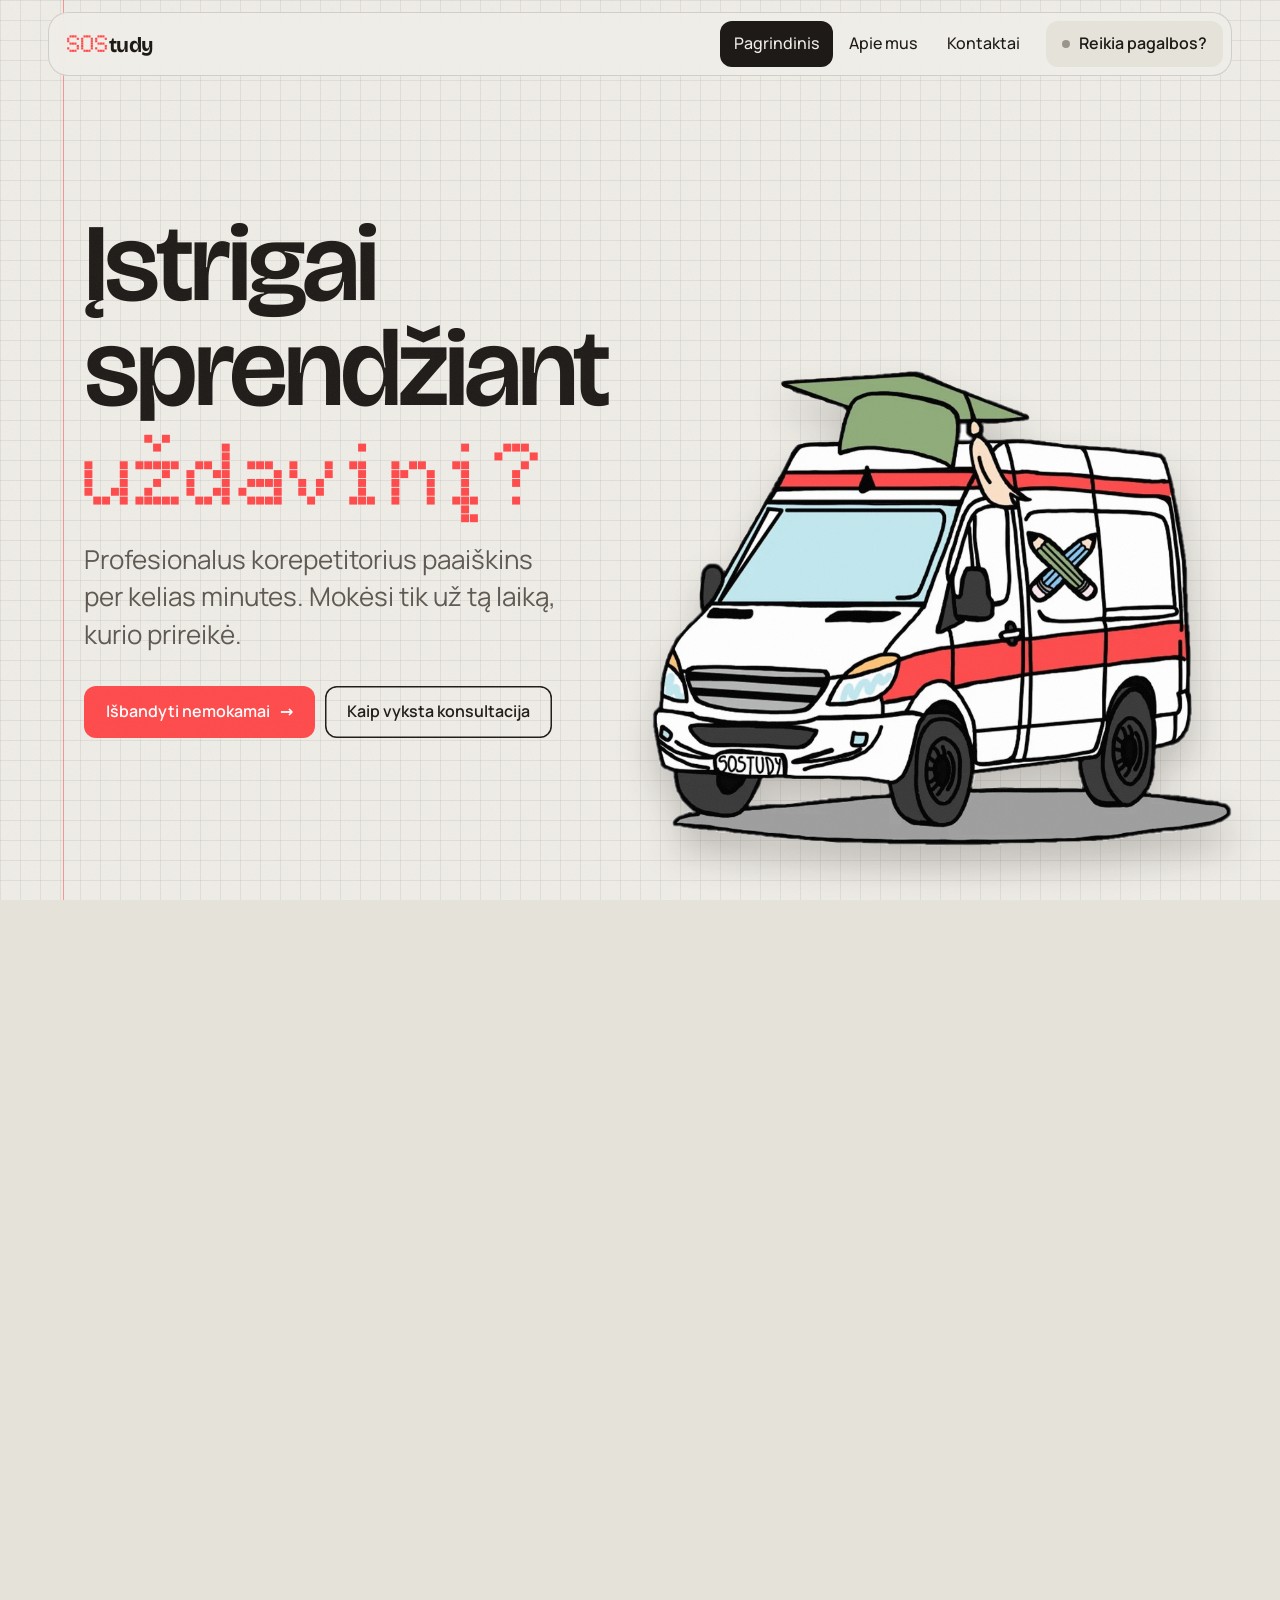
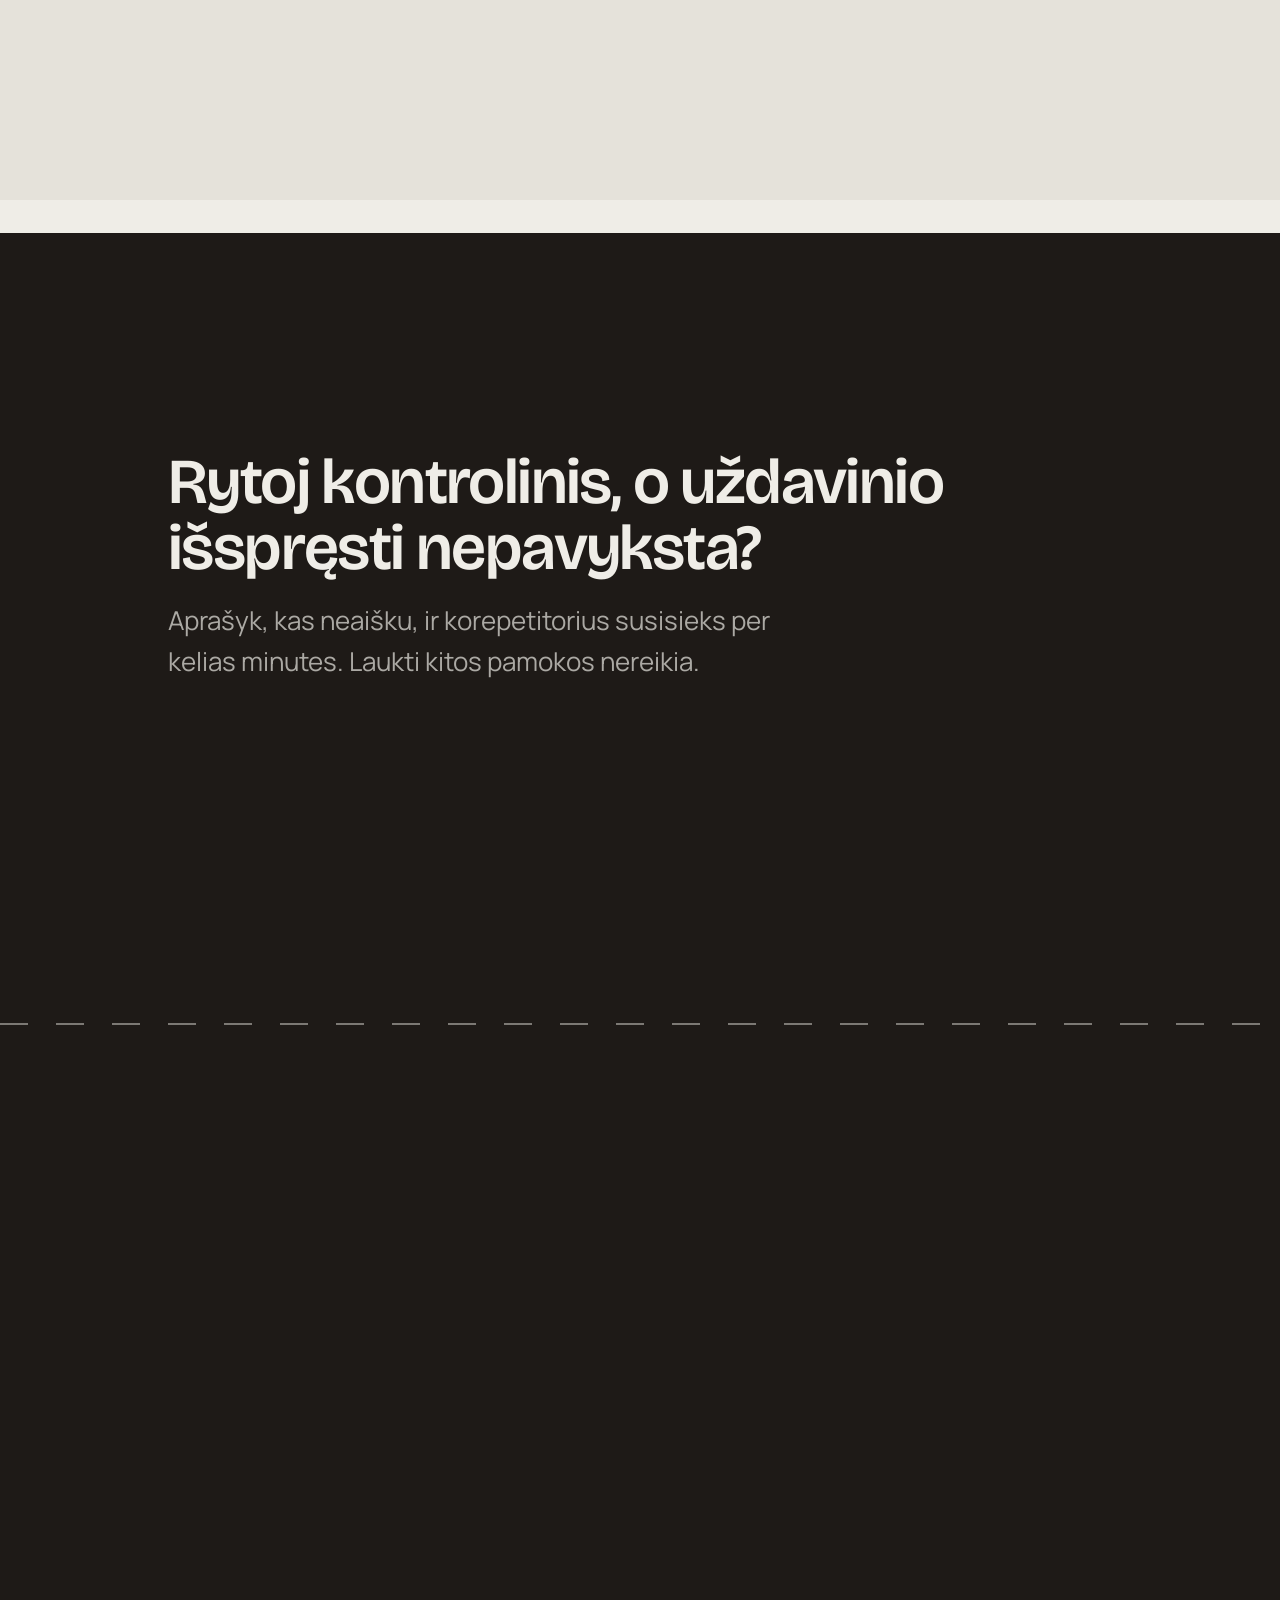
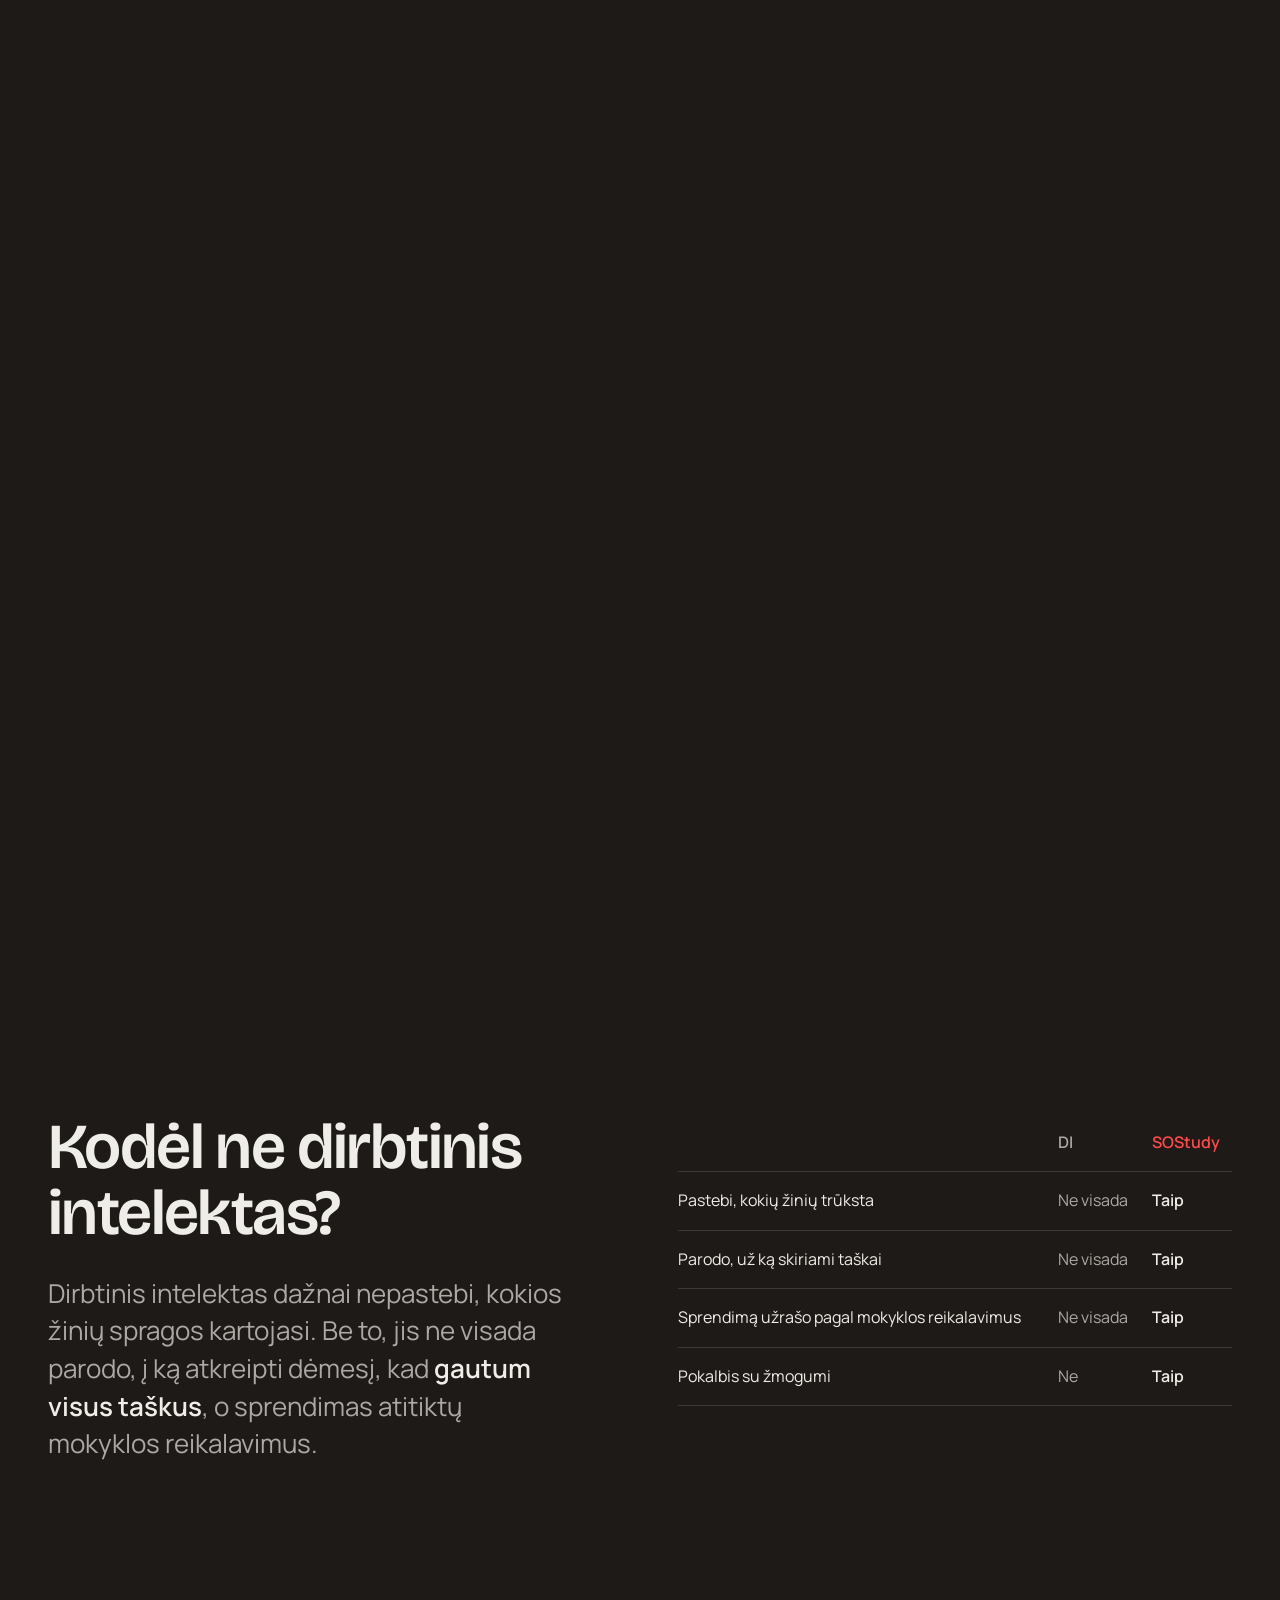
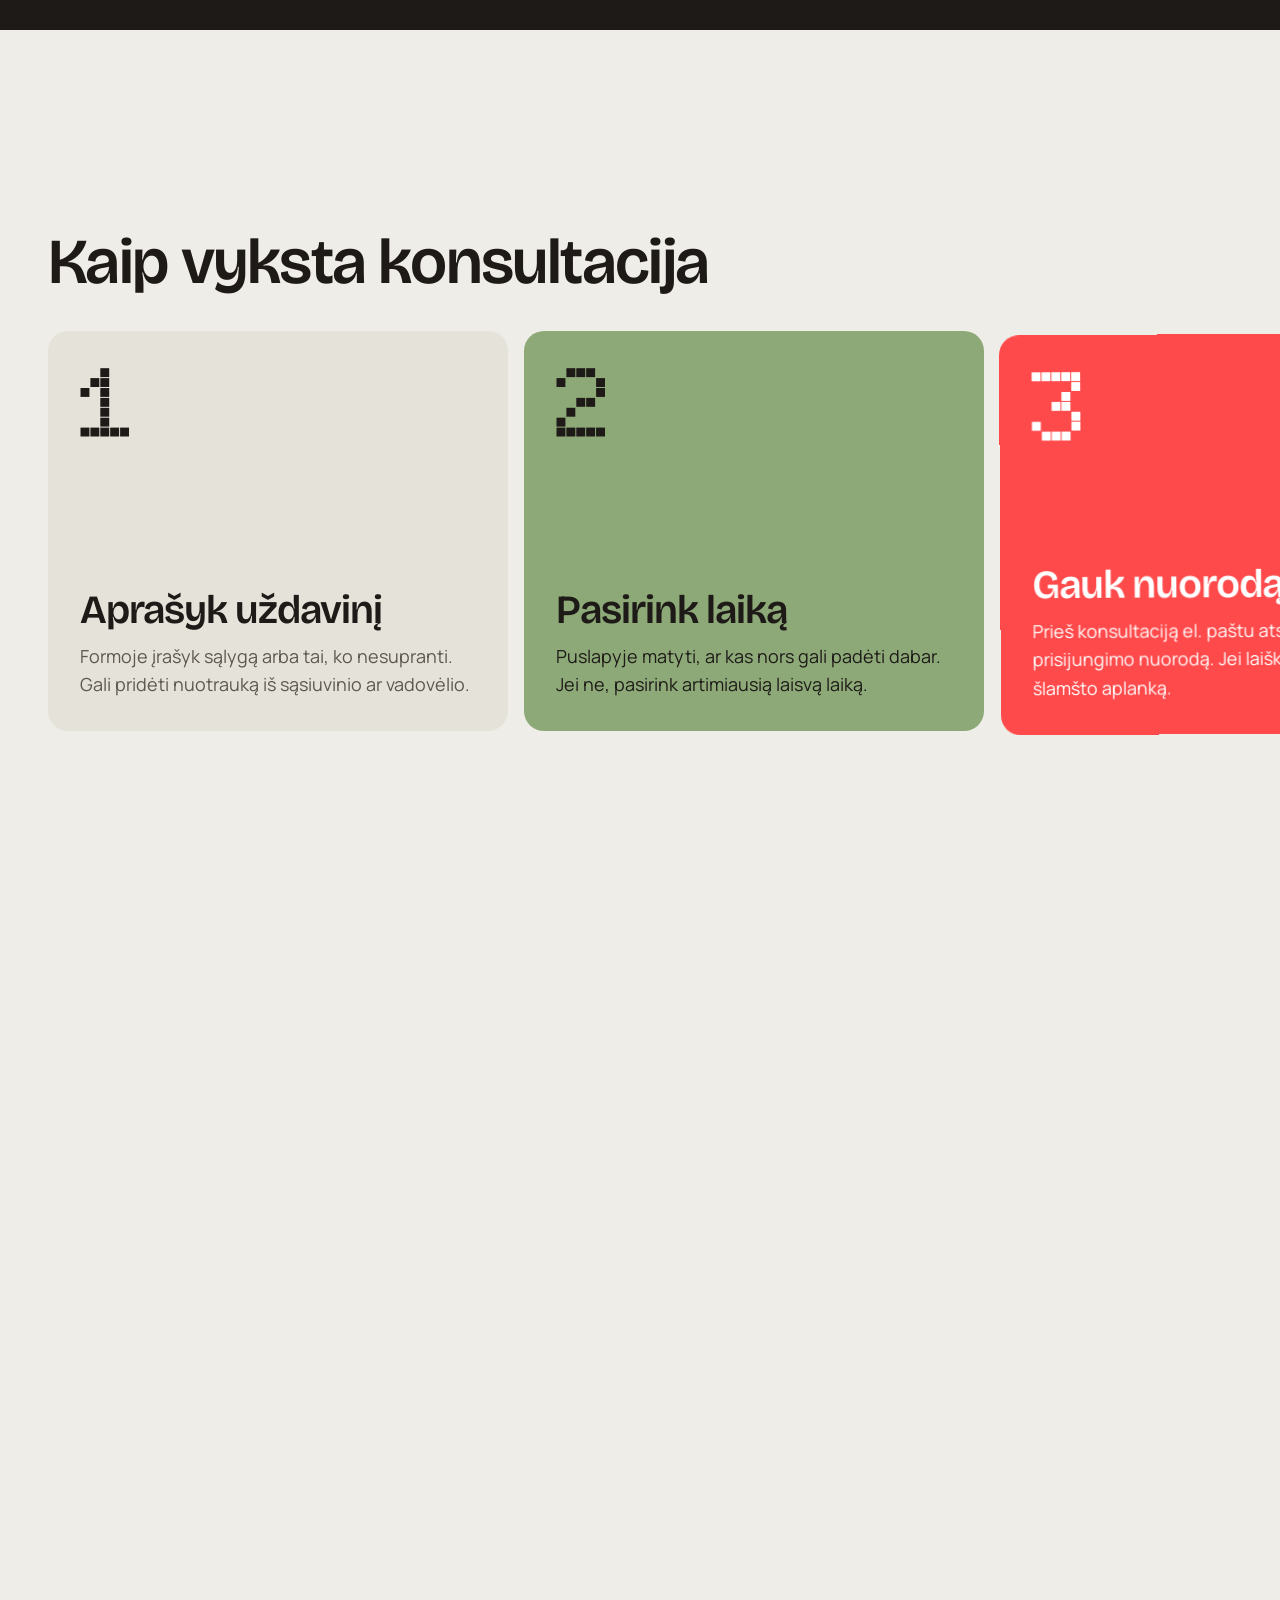
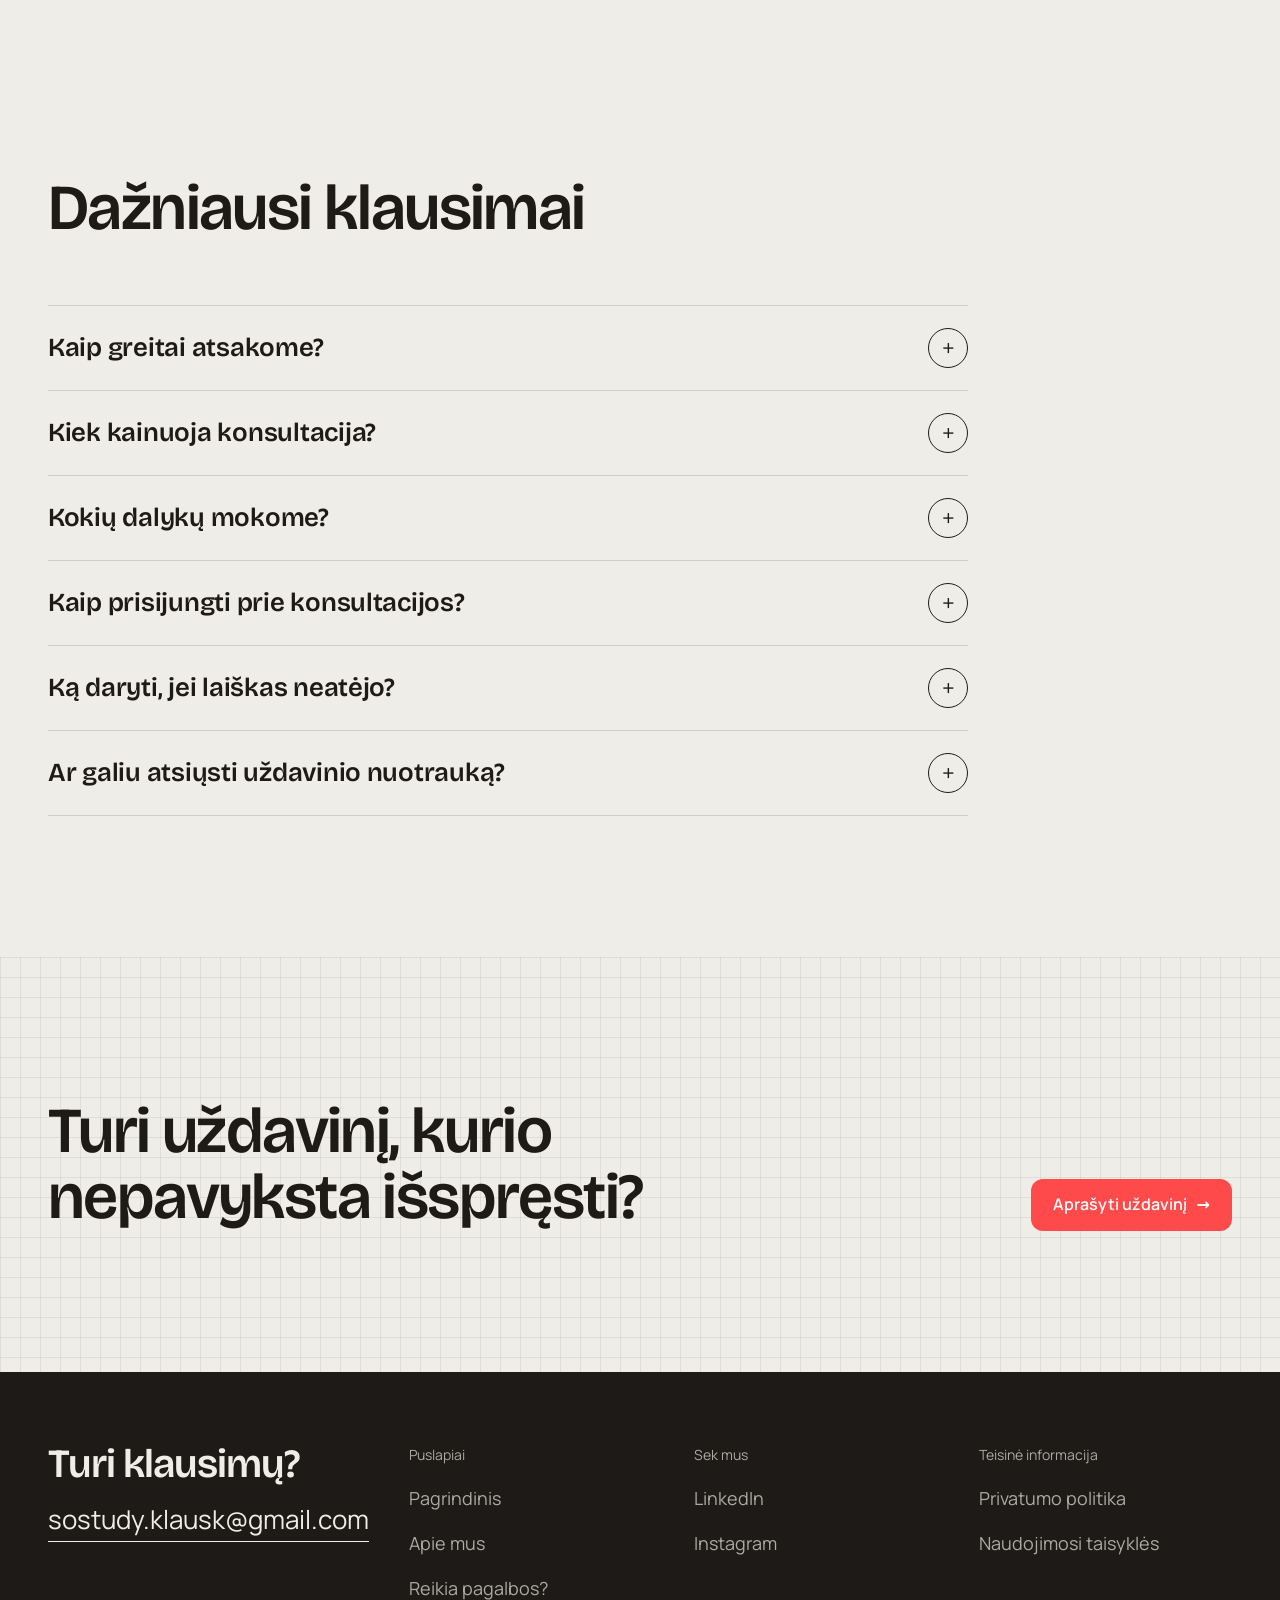
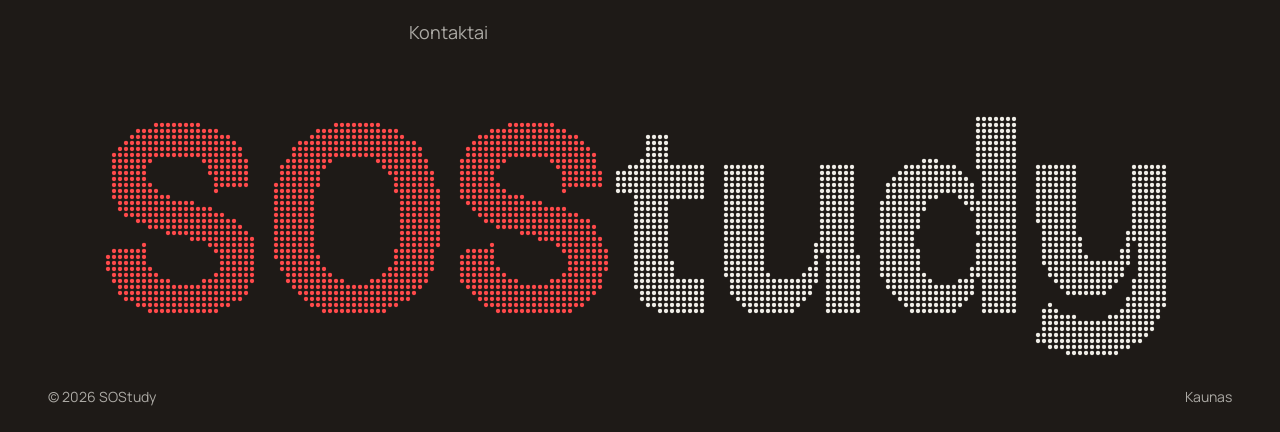
==== commit 29f701ab: "vector van" ====
--- a/index.html
+++ b/index.html
@@ -32,7 +32,7 @@
         "url": "https://sostudy.lt/",
         "logo": "https://sostudy.lt/assets/img/favicon.svg",
         "image": "https://sostudy.lt/assets/img/og.png",
-        "email": "info@sostudy.lt",
+        "email": "sostudy.klausk@gmail.com",
         "description": "Greitoji matematikos pagalba: trumpos nuotolinės konsultacijos 1–12 klasių mokiniams, mokant tik už konsultacijos laiką.",
         "areaServed": "LT",
         "address": { "@type": "PostalAddress", "addressLocality": "Kaunas", "addressCountry": "LT" },
@@ -57,7 +57,7 @@
           { "@type": "Question", "name": "Kiek kainuoja konsultacija?", "acceptedAnswer": { "@type": "Answer", "text": "Šiuo metu testuojame paslaugą, todėl iki 10 minučių pagalbos teikiame nemokamai." } },
           { "@type": "Question", "name": "Kokių dalykų mokome?", "acceptedAnswer": { "@type": "Answer", "text": "Kol kas padedame tik su matematika, 1–12 klasių mokiniams." } },
           { "@type": "Question", "name": "Kaip prisijungti prie konsultacijos?", "acceptedAnswer": { "@type": "Answer", "text": "Prieš konsultaciją el. paštu atsiųsime nuorodą. Paspausk ją sutartu laiku." } },
-          { "@type": "Question", "name": "Ką daryti, jei laiškas neatėjo?", "acceptedAnswer": { "@type": "Answer", "text": "Patikrink šlamšto aplanką. Jei ten laiško nėra, parašyk mums adresu info@sostudy.lt." } },
+          { "@type": "Question", "name": "Ką daryti, jei laiškas neatėjo?", "acceptedAnswer": { "@type": "Answer", "text": "Patikrink šlamšto aplanką. Jei ten laiško nėra, parašyk mums adresu sostudy.klausk@gmail.com." } },
           { "@type": "Question", "name": "Ar galiu atsiųsti uždavinio nuotrauką?", "acceptedAnswer": { "@type": "Answer", "text": "Taip. Nuotrauka siunčiama tik mums el. paštu, svetainėje ji nesaugoma." } }
         ]
       }
@@ -74,11 +74,10 @@
       <nav class="nav" id="nav" aria-label="Pagrindinis meniu">
         <a href="/" aria-current="page">Pagrindinis</a>
         <a href="/apie-mus/">Apie mus</a>
-        <a href="/reikia-pagalbos/">Reikia pagalbos?</a>
         <a href="/kontaktai/">Kontaktai</a>
-        <a href="/reikia-pagalbos/" class="status-pill" data-status><span class="status-dot" aria-hidden="true"></span><span data-status-text>Tikrinama…</span></a>
+        <a href="/reikia-pagalbos/" class="nav-cta" data-status><span class="status-dot" aria-hidden="true"></span><span>Reikia pagalbos?</span></a>
       </nav>
-      <a href="/reikia-pagalbos/" class="status-pill" data-status><span class="status-dot" aria-hidden="true"></span><span data-status-text>Tikrinama…</span></a>
+      <a href="/reikia-pagalbos/" class="head-cta" data-status><span class="status-dot" aria-hidden="true"></span><span>Reikia pagalbos?</span></a>
       <button class="burger" type="button" aria-label="Meniu" aria-expanded="false" aria-controls="nav"><span></span></button>
     </div>
   </div>
@@ -107,7 +106,7 @@
 
   <section class="sec" id="kodel">
     <div class="wrap">
-      <h2 class="sec-title reveal">Kodėl SOStudy</h2>
+      <h2 class="sec-title reveal">Kodėl SOStudy?</h2>
       <div class="why">
         <div class="why-row reveal">
           <span class="dot" aria-hidden="true">01</span>
@@ -132,10 +131,53 @@
     <div class="drive-sticky">
       <div class="drive-text">
         <h2 id="drive-h">Rytoj kontrolinis, o uždavinio išspręsti nepavyksta?</h2>
-        <p>Aprašyk, kas neaišku, ir korepetitorė susisieks per kelias minutes. Laukti kitos pamokos nereikia.</p>
+        <p>Aprašyk, kas neaišku, ir korepetitorius susisieks per kelias minutes. Laukti kitos pamokos nereikia.</p>
       </div>
       <div class="road" aria-hidden="true"></div>
-      <div class="drive-car" id="driveCar" aria-hidden="true"><img src="/assets/img/car.webp" alt="" width="900" height="737" loading="lazy"></div>
+      <div class="drive-car" id="driveCar" aria-hidden="true">
+          <svg class="van" viewBox="0 0 420 210" role="img" aria-label="SOStudy greitosios pagalbos automobilis">
+            <defs><clipPath id="vanBody"><path d="M30 165V132q0-14 14-18l40-10 34-46q4-6 12-6h250q12 0 12 12v101z"/></clipPath></defs>
+            <ellipse cx="212" cy="196" rx="196" ry="8" fill="#000" opacity=".35"/>
+            <g class="cap">
+              <rect x="238" y="30" width="40" height="22" rx="4" fill="#6f8c5c"/>
+              <path d="M210 34 258 21l48 13-48 13z" fill="#8da978"/>
+              <path d="M258 34h36v18" fill="none" stroke="#f7b267" stroke-width="3" stroke-linecap="round"/>
+            </g>
+            <rect x="134" y="40" width="24" height="12" rx="3" fill="#ff4a4b"/>
+            <path d="M30 165V132q0-14 14-18l40-10 34-46q4-6 12-6h250q12 0 12 12v101z" fill="#efede7"/>
+            <g clip-path="url(#vanBody)">
+              <rect x="0" y="112" width="420" height="16" fill="#ff4a4b"/>
+              <rect x="206" y="62" width="200" height="6" fill="#ff4a4b"/>
+              <rect x="0" y="146" width="420" height="30" fill="#000" opacity=".07"/>
+            </g>
+            <path d="M88 102 120 60h30v42z" fill="#bfe3ee"/>
+            <rect x="158" y="60" width="44" height="42" rx="4" fill="#bfe3ee"/>
+            <rect x="334" y="74" width="46" height="30" rx="4" fill="#bfe3ee"/>
+            <g stroke="#1e1a17" stroke-opacity=".28" stroke-width="2" fill="none">
+              <path d="M208 58v104M272 58v104M326 58v104"/>
+            </g>
+            <rect x="196" y="106" width="8" height="3" rx="1.5" fill="#1e1a17" opacity=".5"/>
+            <g stroke-width="9" stroke-linecap="round">
+              <path d="M284 74l28 28" stroke="#8da978"/>
+              <path d="M312 74l-28 28" stroke="#7fb6d6"/>
+            </g>
+            <path d="M33 118l16-4v9l-16 3z" fill="#f7b267"/>
+            <rect x="24" y="150" width="34" height="14" rx="5" fill="#1e1a17"/>
+            <rect x="110" y="80" width="8" height="16" rx="3" fill="#1e1a17"/>
+            <circle cx="104" cy="168" r="31" fill="#1e1a17"/>
+            <circle cx="320" cy="168" r="31" fill="#1e1a17"/>
+            <g class="wheel">
+              <circle cx="104" cy="168" r="24" fill="#2c2724" stroke="#0e0c0b" stroke-width="4"/>
+              <circle cx="104" cy="168" r="11" fill="#cfcac0"/>
+              <circle cx="104" cy="161" r="2.4" fill="#2c2724"/><circle cx="111" cy="168" r="2.4" fill="#2c2724"/><circle cx="104" cy="175" r="2.4" fill="#2c2724"/><circle cx="97" cy="168" r="2.4" fill="#2c2724"/>
+            </g>
+            <g class="wheel">
+              <circle cx="320" cy="168" r="24" fill="#2c2724" stroke="#0e0c0b" stroke-width="4"/>
+              <circle cx="320" cy="168" r="11" fill="#cfcac0"/>
+              <circle cx="320" cy="161" r="2.4" fill="#2c2724"/><circle cx="327" cy="168" r="2.4" fill="#2c2724"/><circle cx="320" cy="175" r="2.4" fill="#2c2724"/><circle cx="313" cy="168" r="2.4" fill="#2c2724"/>
+            </g>
+          </svg>
+        </div>
     </div>
   </section>
 
@@ -165,7 +207,7 @@
         <article class="step s1"><span class="dot" aria-hidden="true">1</span><div><h3>Aprašyk uždavinį</h3><p>Formoje įrašyk sąlygą arba tai, ko nesupranti. Gali pridėti nuotrauką iš sąsiuvinio ar vadovėlio.</p></div></article>
         <article class="step s2"><span class="dot" aria-hidden="true">2</span><div><h3>Pasirink laiką</h3><p>Puslapyje matyti, ar kas nors gali padėti dabar. Jei ne, pasirink artimiausią laisvą laiką.</p></div></article>
         <article class="step s3"><span class="dot" aria-hidden="true">3</span><div><h3>Gauk nuorodą</h3><p>Prieš konsultaciją el. paštu atsiųsime prisijungimo nuorodą. Jei laiško nėra, patikrink šlamšto aplanką.</p></div></article>
-        <article class="step s4"><span class="dot" aria-hidden="true">4</span><div><h3>Spręskite kartu</h3><p>Korepetitorė paaiškins sprendimą ir atsakys į tavo klausimus. Testavimo laikotarpiu iki 10 minučių pagalbos nemokamai.</p></div></article>
+        <article class="step s4"><span class="dot" aria-hidden="true">4</span><div><h3>Spręskite kartu</h3><p>Korepetitorius paaiškins sprendimą ir atsakys į tavo klausimus. Testavimo laikotarpiu iki 10 minučių pagalbos nemokamai.</p></div></article>
       </div>
     </div>
   </section>
@@ -178,7 +220,7 @@
         <details><summary>Kiek kainuoja konsultacija?</summary><div class="ans">Šiuo metu testuojame paslaugą, todėl iki 10 minučių pagalbos teikiame nemokamai.</div></details>
         <details><summary>Kokių dalykų mokome?</summary><div class="ans">Kol kas padedame tik su matematika, 1–12 klasių mokiniams.</div></details>
         <details><summary>Kaip prisijungti prie konsultacijos?</summary><div class="ans">Prieš konsultaciją el. paštu atsiųsime nuorodą. Paspausk ją sutartu laiku.</div></details>
-        <details><summary>Ką daryti, jei laiškas neatėjo?</summary><div class="ans">Patikrink šlamšto aplanką. Jei ten laiško nėra, parašyk mums adresu <a href="mailto:info@sostudy.lt">info@sostudy.lt</a>.</div></details>
+        <details><summary>Ką daryti, jei laiškas neatėjo?</summary><div class="ans">Patikrink šlamšto aplanką. Jei ten laiško nėra, parašyk mums adresu <a href="mailto:sostudy.klausk@gmail.com">sostudy.klausk@gmail.com</a>.</div></details>
         <details><summary>Ar galiu atsiųsti uždavinio nuotrauką?</summary><div class="ans">Taip. Nuotrauka siunčiama tik mums el. paštu, svetainėje ji nesaugoma.</div></details>
       </div>
     </div>
@@ -197,7 +239,7 @@
     <div class="foot-top">
       <div>
         <h2>Turi klausimų?</h2>
-        <a class="mail" href="mailto:info@sostudy.lt">info@sostudy.lt</a>
+        <a class="mail" href="mailto:sostudy.klausk@gmail.com">sostudy.klausk@gmail.com</a>
       </div>
       <nav aria-label="Puslapiai">
         <p class="foot-h">Puslapiai</p>
--- a/assets/css/style.css
+++ b/assets/css/style.css
@@ -57,6 +57,7 @@
   background-image: url("data:image/svg+xml,%3Csvg xmlns='http://www.w3.org/2000/svg' width='160' height='160'%3E%3Cfilter id='n'%3E%3CfeTurbulence type='fractalNoise' baseFrequency='.9' numOctaves='3' stitchTiles='stitch'/%3E%3C/filter%3E%3Crect width='100%25' height='100%25' filter='url(%23n)'/%3E%3C/svg%3E");
 }
 ::selection { background: var(--red); color: #fff; }
+[hidden] { display: none !important; }
 img { max-width: 100%; height: auto; display: block; }
 a { color: inherit; text-decoration: none; }
 button, input, select, textarea { font: inherit; color: inherit; }
@@ -88,7 +89,7 @@
     linear-gradient(90deg, rgba(30, 26, 23, .07) 1px, transparent 1px);
   background-size: 100% 100%, 20px 20px, 20px 20px;
 }
-@media (max-width: 700px) { .notebook { --margin: 8px; } }
+@media (max-width: 900px) { .notebook { --margin: 8px; } }
 
 .night { background: var(--night); color: var(--on-night); }
 .night .muted { color: var(--on-night-2); }
@@ -104,7 +105,8 @@
   opacity: 0; transition: opacity .3s;
 }
 html.has-cursor .cursor, html.has-cursor .cursor-ring { opacity: 1; }
-.cursor { width: 6px; height: 6px; background: var(--red); }
+.cursor[popover], .cursor-ring[popover] { margin: 0; padding: 0; inset: auto; left: 0; top: 0; overflow: visible; background-color: transparent; }
+.cursor, .cursor[popover] { width: 6px; height: 6px; background: var(--red); border: 0; }
 .cursor-ring {
   width: 24px; height: 24px;
   border: 1px solid #fff; mix-blend-mode: difference;
@@ -134,7 +136,7 @@
 }
 .logo { display: flex; align-items: baseline; font: 700 21px/1 var(--f-display); letter-spacing: -.03em; }
 .logo .sos { font-family: var(--f-dot); font-weight: 900; color: var(--red); font-size: 24px; letter-spacing: 0; }
-.nav { display: flex; gap: 2px; margin-left: auto; }
+.nav { display: flex; align-items: center; gap: 2px; margin-left: auto; }
 .nav a {
   padding: 10px 14px; border-radius: var(--r-in);
   font-size: var(--fs-2); font-weight: 500;
@@ -143,14 +145,19 @@
 .nav a:hover { background: var(--paper-2); }
 .nav a:active { background: var(--paper-3); }
 .nav a[aria-current="page"] { background: var(--ink); color: var(--paper); }
-.status-pill {
+
+/* "Reikia pagalbos?" call to action, far right, with the live status dot */
+.nav-cta, .head-cta {
   display: inline-flex; align-items: center; gap: 9px;
-  min-height: 44px; padding: 10px 14px; border-radius: var(--r-in);
+  min-height: 44px; padding: 10px 16px !important; border-radius: var(--r-in);
   background: var(--paper-2); color: var(--ink);
-  font-size: var(--fs-1); font-weight: 600; white-space: nowrap;
-  transition: background .2s;
-}
-.status-pill:hover { background: var(--paper-3); }
+  font-size: var(--fs-2); font-weight: 600 !important; white-space: nowrap;
+  transition: background .2s, color .2s;
+}
+.nav .nav-cta { margin-left: 10px; }
+.nav-cta:hover, .head-cta:hover { background: var(--paper-3); }
+.nav-cta[aria-current="page"], .head-cta[aria-current="page"] { background: var(--ink); color: var(--paper); }
+.head-cta { display: none; }
 .status-dot { width: 8px; height: 8px; border-radius: 50%; background: #9a948b; flex: none; }
 [data-state="free"] .status-dot { background: var(--green); box-shadow: 0 0 0 3px rgba(141, 169, 120, .3); }
 [data-state="busy"] .status-dot { background: var(--red); }
@@ -162,13 +169,12 @@
 .nav-open .burger span { transform: rotate(45deg); }
 .nav-open .burger span::before { transform: translateY(-5px) rotate(-90deg); }
 
-.nav .status-pill { display: none; }
 @media (max-width: 1000px) {
   .burger { display: grid; }
-  .head-bar > .status-pill { margin-left: auto; }
+  .head-cta { display: inline-flex; margin-left: auto; }
   .nav {
     position: fixed; inset: 0; z-index: -1;
-    flex-direction: column; justify-content: center; gap: 4px; margin: 0;
+    flex-direction: column; align-items: flex-start; justify-content: center; gap: 4px; margin: 0;
     padding: max(96px, env(safe-area-inset-top)) var(--gut-r) max(40px, env(safe-area-inset-bottom)) var(--gut-l);
     background: var(--night); visibility: hidden; opacity: 0;
     transition: opacity .3s var(--ease), visibility 0s .3s;
@@ -177,11 +183,16 @@
   .nav-open .nav { visibility: visible; opacity: 1; transition: opacity .3s var(--ease); }
   .nav a { color: var(--on-night); font: 600 clamp(28px, min(8vw, 7vh), 48px)/1.15 var(--f-display); padding: 6px 0; }
   .nav a:hover, .nav a:active, .nav a[aria-current="page"] { background: none; color: var(--red); }
-}
-@media (max-width: 520px) {
-  .head-bar > .status-pill { display: none; }
+  .nav .nav-cta { margin: 20px 0 0; font: 600 clamp(22px, 6vw, 30px)/1.1 var(--f-display) !important; padding: 14px 20px !important; background: var(--paper); color: var(--ink); }
+  .nav .nav-cta .status-dot { width: 12px; height: 12px; }
+}
+@media (max-width: 400px) {
+  .head-cta { display: none; }
   .burger { margin-left: auto; }
-  .nav .status-pill { display: inline-flex; align-self: flex-start; margin-top: 24px; font: 600 var(--fs-2)/1 var(--f-body); color: var(--ink); background: var(--paper); padding: 12px 16px; }
+}
+@media (orientation: landscape) and (max-height: 560px) {
+  .head-bar { padding: 4px 4px 4px 14px; }
+  .head-cta, .burger { min-height: 40px; height: 40px; }
 }
 
 /* ============ Buttons ============ */
@@ -241,6 +252,7 @@
   .car-stage { order: 0; width: min(100%, 64vh * 1.22); }
   .hero h1 { font-size: clamp(30px, 10vh, 60px); }
   .hero-sub { font-size: var(--fs-2); margin: 12px 0 18px; }
+  .hero-cta .btn { min-height: 44px; padding: 10px 16px; }
 }
 
 /* ============ Why us (list, not cards) ============ */
@@ -272,12 +284,12 @@
 /* ============ Drive (scroll scene) ============ */
 .drive { height: 260vh; }
 .drive-sticky { position: sticky; top: 0; height: 100svh; height: 100dvh; overflow: hidden; display: grid; place-items: center; }
-.drive-text { position: relative; z-index: 2; width: 100%; max-width: 1040px; padding-inline: var(--gut-l) var(--gut-r); margin-top: -14vh; }
+.drive-text { position: relative; z-index: 2; width: 100%; max-width: 1040px; padding-inline: var(--gut-l) var(--gut-r); margin-top: -26vh; }
 .drive-text h2 { font-size: var(--fs-6); max-width: 20ch; }
 .drive-text p { margin: 18px 0 0; font-size: var(--fs-4); color: var(--on-night-2); max-width: 40ch; }
 .road { position: absolute; left: 0; right: 0; bottom: 12vh; height: 2px; background-image: repeating-linear-gradient(90deg, rgba(239, 237, 231, .45) 0 28px, transparent 28px 56px); }
-.drive-car { position: absolute; left: 0; bottom: calc(12vh - 4px); width: clamp(200px, 32vw, 460px); z-index: 3; will-change: transform; }
-.drive-car img { width: 100%; height: auto; }
+.drive-car { position: absolute; left: 0; bottom: calc(12vh - 4px); width: clamp(200px, min(30vw, 46vh), 440px); z-index: 3; will-change: transform; }
+.drive-car svg { width: 100%; height: auto; display: block; overflow: visible; }
 @media (max-width: 700px) { .drive { height: 200vh; } }
 @media (orientation: landscape) and (max-height: 560px) {
   .drive-car { width: clamp(150px, 40vh, 240px); bottom: calc(6vh - 4px); }
@@ -290,7 +302,7 @@
 /* ============ Steps (horizontal) ============ */
 .steps-pin { min-height: 100svh; min-height: 100dvh; display: flex; flex-direction: column; justify-content: center; padding-block: clamp(72px, 10vh, 120px); overflow: hidden; }
 .steps-pin .sec-title { margin-bottom: clamp(24px, 4vh, 48px); }
-.steps-track { display: flex; gap: 16px; padding-inline: var(--gut-l) var(--gut-r); width: max-content; }
+.steps-track { display: flex; gap: 16px; padding-inline: max(var(--gut-l), calc((100vw - var(--max)) / 2)) max(var(--gut-r), calc((100vw - var(--max)) / 2)); width: max-content; }
 .step {
   width: min(70vw, 460px); min-height: min(50vh, 400px); flex: none;
   padding: clamp(22px, 3vw, 32px); border-radius: var(--r);
@@ -357,8 +369,8 @@
 
 /* ============ Page transition ============ */
 .wipe { position: fixed; inset: 0; z-index: 110; background: var(--paper-2); transform: translateY(100%); pointer-events: none; display: grid; place-items: center; }
-.wipe .logo { opacity: 0; font-size: 28px; }
-.wipe .logo .sos { font-size: 32px; }
+.wipe .logo { opacity: 0; font-size: clamp(48px, 9vw, 96px); }
+.wipe .logo .sos { font-size: 1.14em; }
 .wipe.out { transform: none; transition: transform .45s var(--ease); }
 .wipe.out .logo { opacity: 1; transition: opacity .2s .2s; }
 .wipe.in { transform: translateY(-100%); transition: transform .5s var(--ease); }
@@ -366,13 +378,13 @@
 /* ============ Sub-page hero ============ */
 .page-hero { padding: calc(clamp(130px, 16vw, 200px) + env(safe-area-inset-top)) 0 clamp(44px, 6vw, 80px); }
 .page-hero h1 { font-size: var(--fs-7); line-height: .95; letter-spacing: -.035em; }
-.page-hero h1 .dot { color: var(--red); font-size: .8em; }
+.page-hero h1 .dot { color: var(--red); font-size: min(1.22em, calc((100vw - 2 * var(--gut) - 8px) / 5.2)); line-height: .8; white-space: nowrap; }
 .page-hero .lead { max-width: 50ch; font-size: var(--fs-4); line-height: 1.45; color: var(--ink-2); margin: 24px 0 0; }
 .notebook.page-hero .wrap { padding-left: max(var(--gut-l), calc(var(--margin) + 20px)); }
 @media (orientation: landscape) and (max-height: 560px) { .page-hero { padding-top: calc(100px + env(safe-area-inset-top)); } }
 
 /* ============ Legal ============ */
-.prose { max-width: 70ch; padding-bottom: clamp(72px, 10vw, 140px); }
+.prose { max-width: 70ch; padding-block: clamp(40px, 6vw, 72px) clamp(72px, 10vw, 140px); }
 .prose h2 { font-size: var(--fs-5); margin: 48px 0 14px; }
 .prose h2:first-child { margin-top: 0; }
 .prose ul { padding-left: 1.2em; margin: 0 0 1em; }
@@ -457,7 +469,18 @@
 .preview button:hover { background: var(--ink); color: var(--paper); }
 
 .check { display: flex; gap: 12px; align-items: flex-start; font-size: var(--fs-1); line-height: 1.5; color: var(--ink-2); }
-.check input { width: 22px; height: 22px; margin: 0; accent-color: var(--ink); flex: none; }
+.check input {
+  -webkit-appearance: none; appearance: none; flex: none;
+  width: 22px; height: 22px; margin: 0; border-radius: 6px;
+  border: 1.5px solid var(--ink); background: var(--paper);
+  display: grid; place-items: center; cursor: pointer;
+  transition: background .15s, border-color .15s;
+}
+.check input::after { content: ""; width: 6px; height: 11px; border: solid #fff; border-width: 0 2px 2px 0; transform: translateY(-1px) rotate(45deg) scale(0); transition: transform .15s var(--ease); }
+.check input:hover { border-color: var(--red); }
+.check input:checked { background: var(--red); border-color: var(--red); }
+.check input:checked::after { transform: translateY(-1px) rotate(45deg) scale(1); }
+.check.invalid input { border-color: var(--red); }
 .check.invalid { color: var(--red-ink); }
 .form-foot { display: flex; align-items: center; gap: 16px; flex-wrap: wrap; margin-top: 4px; }
 .form-msg { font-size: var(--fs-2); }
@@ -489,18 +512,30 @@
 .facts { margin-top: 20px; padding-left: 1.1em; color: var(--ink-2); }
 .facts li { margin-bottom: .3em; }
 
-.team { display: grid; grid-template-columns: 1fr 1fr; gap: 16px; perspective: 1400px; }
-@media (max-width: 640px) { .team { grid-template-columns: 1fr; } }
-.member { border-radius: var(--r); overflow: hidden; background: var(--paper-2); transform-style: preserve-3d; transition: transform .5s var(--ease); }
-.member .ph { aspect-ratio: 4 / 4.4; overflow: hidden; }
-.member img { width: 100%; height: 100%; object-fit: cover; filter: grayscale(1); transition: filter .6s var(--ease), transform .8s var(--ease); transform: scale(1.03); }
+.team-sec { padding-bottom: clamp(48px, 6vw, 80px); }
+.team { display: grid; grid-template-columns: repeat(2, minmax(0, 420px)); justify-content: center; gap: 20px; }
+@media (max-width: 640px) { .team { grid-template-columns: minmax(0, 440px); } }
+.member { perspective: 1600px; cursor: pointer; }
+.flip { display: grid; transform-style: preserve-3d; transition: transform .75s var(--ease); }
+.member.flipped .flip { transform: rotateY(180deg); }
+.face { grid-area: 1 / 1; backface-visibility: hidden; -webkit-backface-visibility: hidden; border-radius: var(--r); overflow: hidden; }
+.front { background: var(--paper-2); }
+.back { transform: rotateY(180deg); display: flex; flex-direction: column; padding: clamp(22px, 3vw, 32px); background: var(--night); color: var(--on-night); }
+.member .ph { aspect-ratio: 4 / 4.6; overflow: hidden; }
+.member img { width: 100%; height: 100%; object-fit: cover; object-position: center 30%; filter: grayscale(1); transform: scale(1.03); transition: filter .6s var(--ease), transform .8s var(--ease); }
 .member:hover img, .member:focus-within img { filter: none; transform: scale(1); }
 @media (hover: none) { .member img { filter: none; } }
-.member .info { display: flex; align-items: center; justify-content: space-between; gap: 12px; padding: 18px 20px; }
+.member .info { display: flex; align-items: center; justify-content: space-between; gap: 12px; padding: 16px 16px 16px 20px; }
 .member h3 { font-size: var(--fs-4); }
 .member .role { margin: 4px 0 0; font-size: var(--fs-2); color: var(--ink-2); }
-.member .in { flex: none; min-width: 44px; height: 44px; border-radius: var(--r-in); display: grid; place-items: center; background: var(--ink); color: var(--paper); font-weight: 700; transition: background .2s; }
-.member .in:hover { background: var(--red-ink); }
+.back .role { color: var(--on-night-2); }
+.flip-btn { flex: none; min-height: 44px; padding: 0 16px; border-radius: var(--r-in); border: 1.5px solid currentColor; background: none; font-size: var(--fs-2); font-weight: 600; transition: background .2s, color .2s; }
+.front .flip-btn:hover { background: var(--ink); color: var(--paper); }
+.back .flip-btn:hover { background: var(--on-night); color: var(--ink); }
+.exp { list-style: none; padding: 0; margin: 24px 0 auto; display: grid; gap: 14px; }
+.exp li { position: relative; padding-left: 20px; color: var(--on-night-2); line-height: 1.45; }
+.exp li::before { content: ""; position: absolute; left: 0; top: .55em; width: 8px; height: 8px; border-radius: 50%; background: var(--red); }
+.back-foot { display: flex; flex-wrap: wrap; gap: 10px; margin-top: 28px; }
 
 .timeline { display: grid; }
 .post { display: grid; grid-template-columns: 110px minmax(0, 1fr) 240px; gap: 28px; align-items: start; padding-block: 28px; border-top: 1px solid rgba(239, 237, 231, .16); }
@@ -508,10 +543,12 @@
 .post .when { color: var(--on-night-2); font-size: var(--fs-2); padding-top: 6px; }
 .post h3 { font-size: var(--fs-5); margin-bottom: 10px; }
 .post p { margin: 0; color: var(--on-night-2); max-width: 52ch; }
-.post img { border-radius: var(--r-in); aspect-ratio: 4 / 3; object-fit: cover; width: 100%; }
-.post .more { margin-top: 14px; min-height: 44px; padding: 0; border: 0; background: none; color: var(--on-night); font-weight: 600; text-decoration: underline; text-underline-offset: 4px; }
+.post img, .post-tile { border-radius: var(--r-in); aspect-ratio: 4 / 3; object-fit: cover; width: 100%; }
+.post-tile { display: grid; place-items: center; --margin: 22px; }
+.post-tile .dot { color: var(--red); font-size: clamp(34px, 4vw, 52px); }
+.post .more { display: inline-flex; align-items: center; margin-top: 14px; min-height: 44px; padding: 0; border: 0; background: none; color: var(--on-night); font-weight: 600; text-decoration: underline; text-underline-offset: 4px; }
 .post .more:hover { color: var(--red); }
-@media (max-width: 860px) { .post { grid-template-columns: 1fr; gap: 14px; } .post img { max-width: 420px; } .post .when { padding: 0; } }
+@media (max-width: 860px) { .post { grid-template-columns: 1fr; gap: 14px; } .post img, .post-tile { max-width: 420px; order: -1; } .post .when { padding: 0; } }
 
 dialog.article { width: min(720px, calc(100vw - 24px)); max-height: min(88dvh, 900px); padding: 0; border: 0; border-radius: var(--r); background: var(--paper); color: var(--ink); overscroll-behavior: contain; }
 dialog.article::backdrop { background: rgba(30, 26, 23, .6); }
@@ -541,7 +578,7 @@
 @media (max-width: 900px) { .contact-grid { grid-template-columns: 1fr; } }
 .mail-card { display: flex; flex-direction: column; justify-content: space-between; gap: 36px; min-height: 340px; padding: clamp(24px, 4vw, 44px); border-radius: var(--r); background: var(--red); color: #fff; }
 .mail-card p { margin: 0; color: rgba(255, 255, 255, .85); }
-.mail-card .big { font: 600 clamp(28px, 5vw, 68px)/1 var(--f-display); letter-spacing: -.035em; overflow-wrap: anywhere; }
+.mail-card .big { font: 600 clamp(24px, 4.6vw, 60px)/1.05 var(--f-display); letter-spacing: -.035em; overflow-wrap: anywhere; }
 .mail-actions { display: flex; flex-wrap: wrap; gap: 10px; }
 .mail-actions .btn { background: #fff; color: var(--ink); }
 .mail-actions .btn:hover { background: var(--ink); color: #fff; }
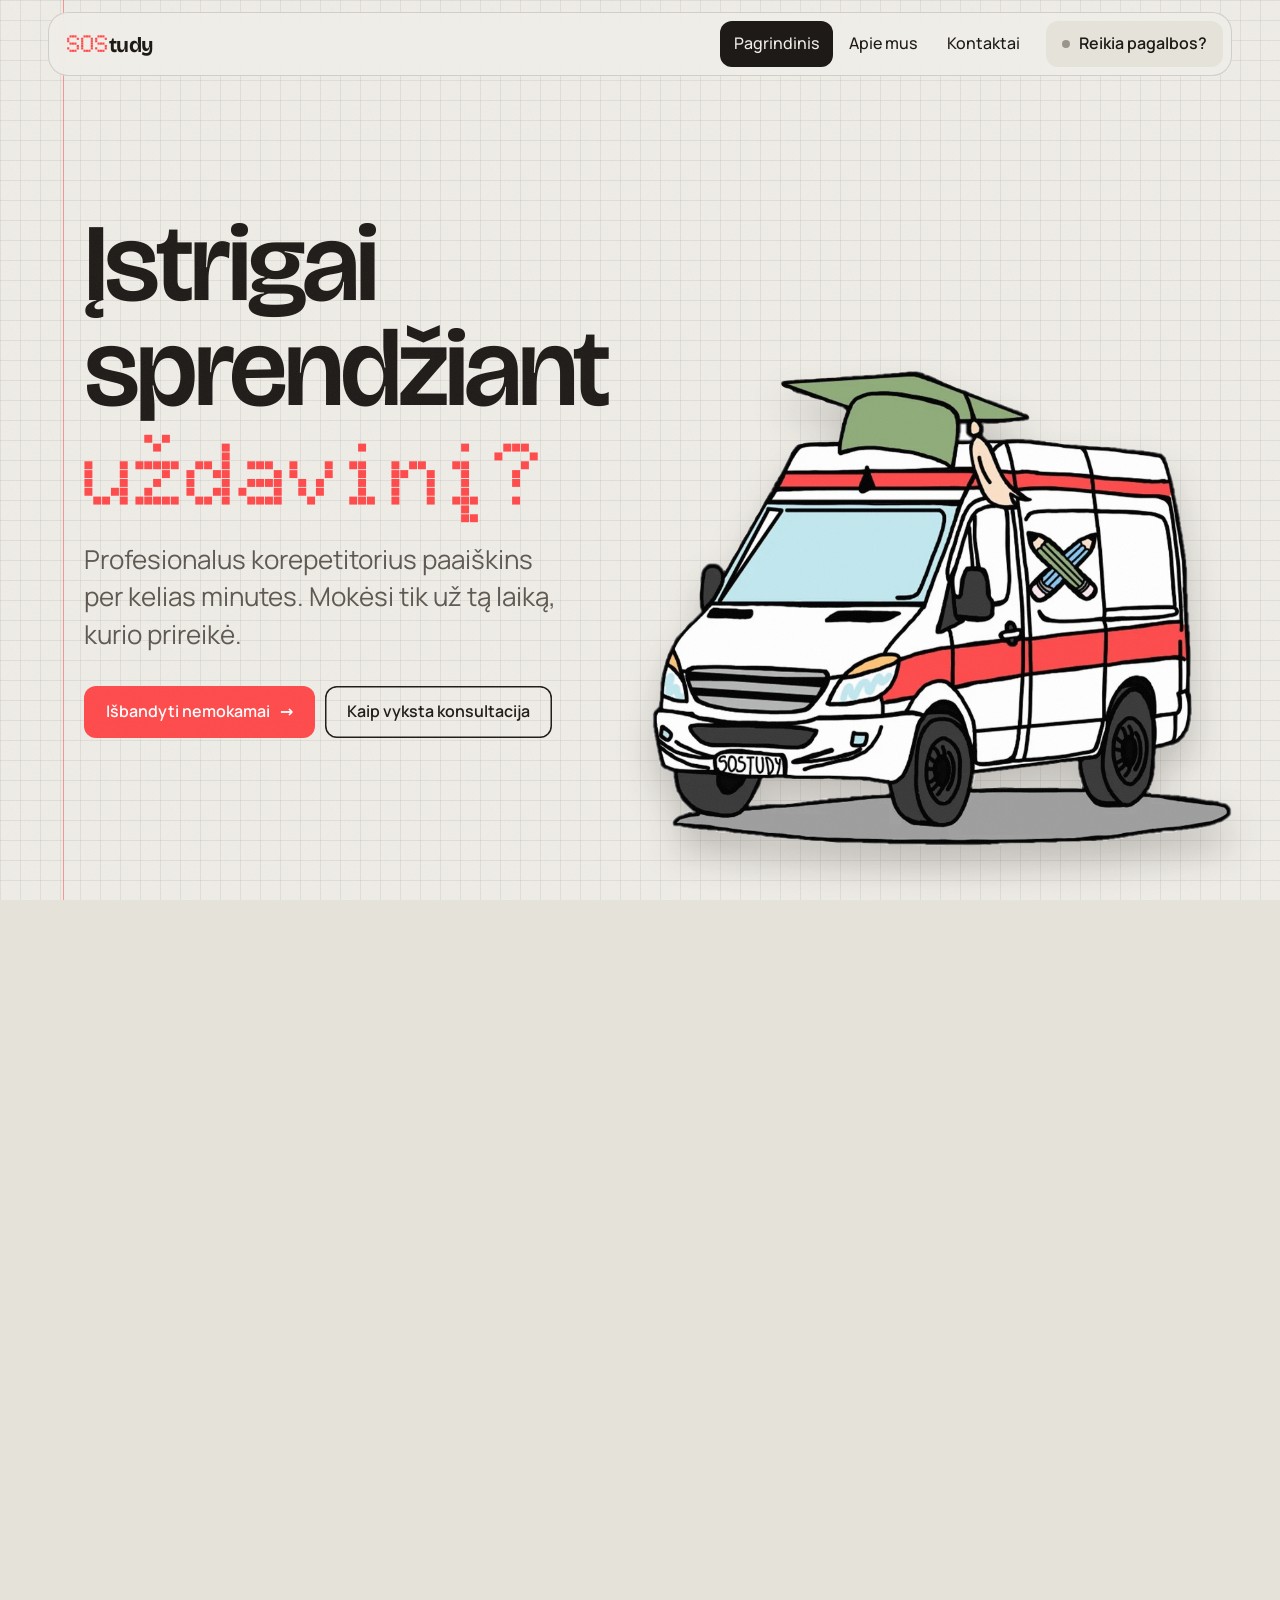
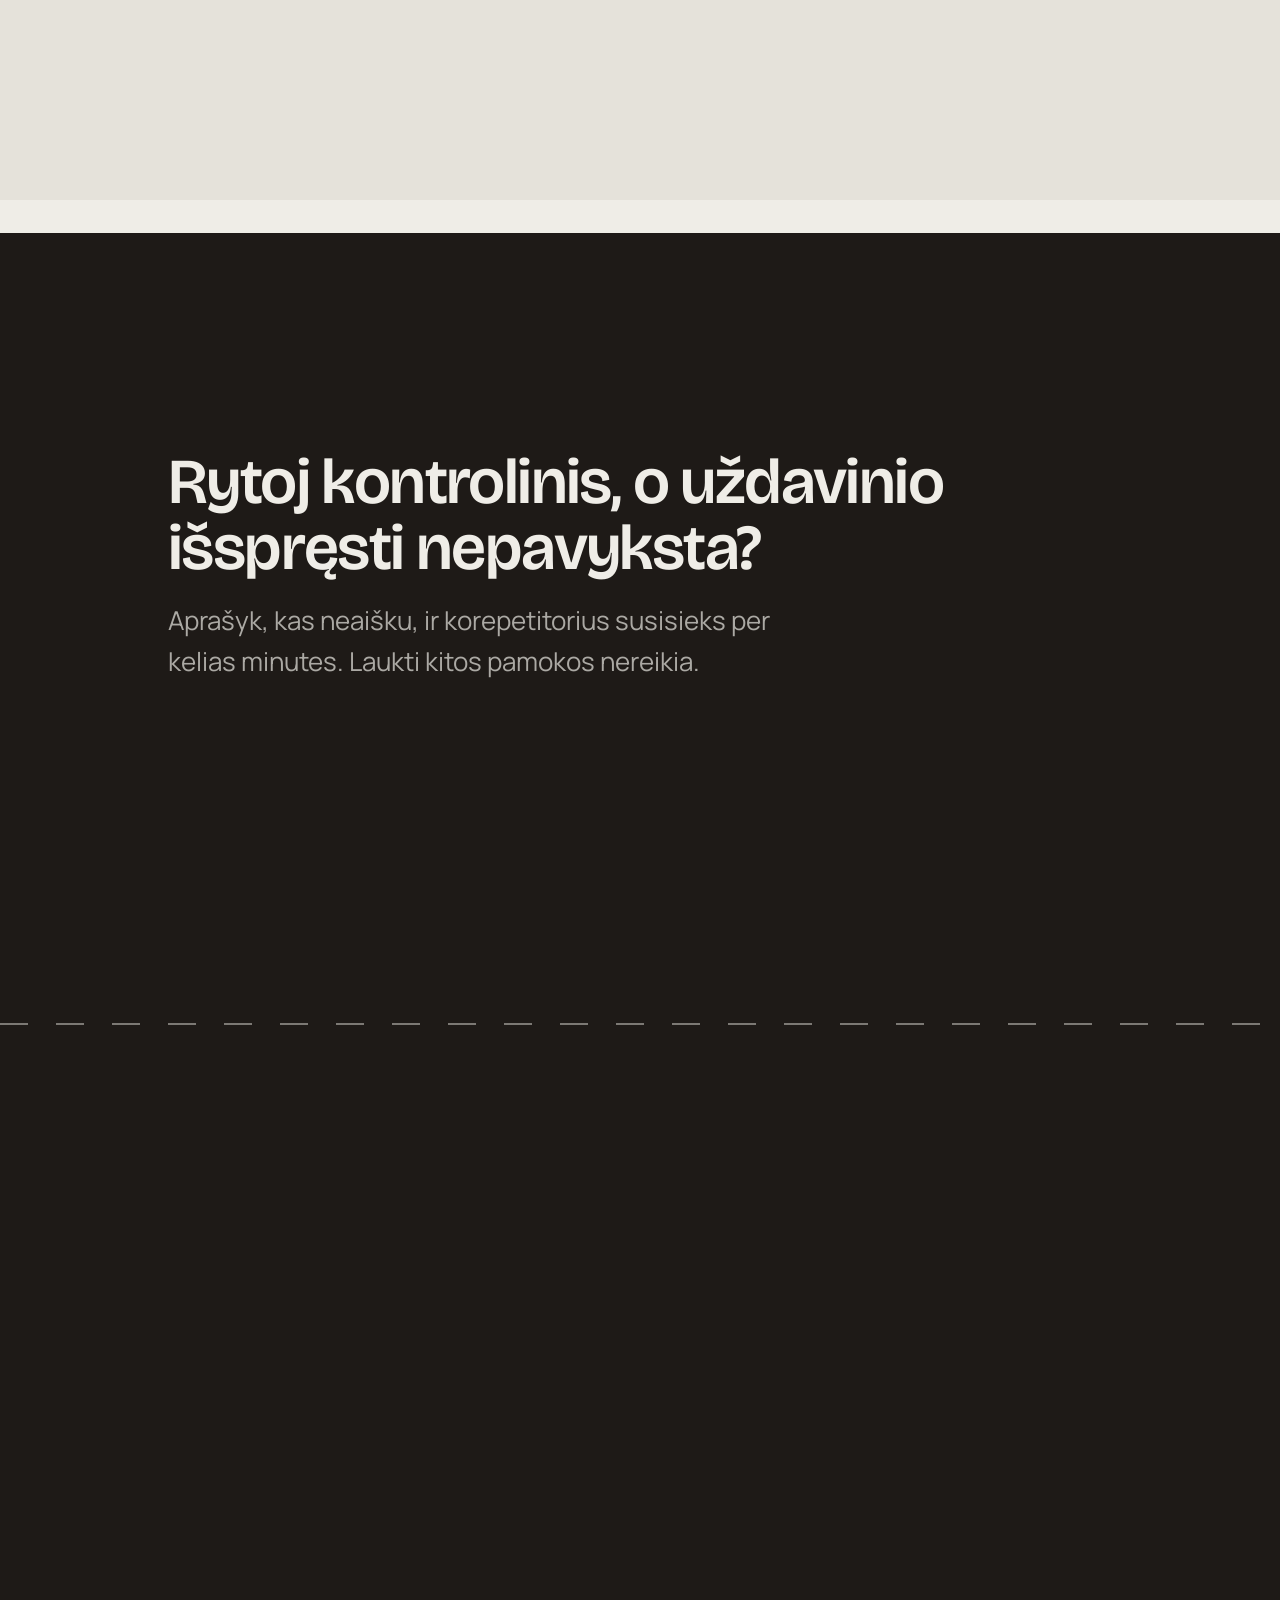
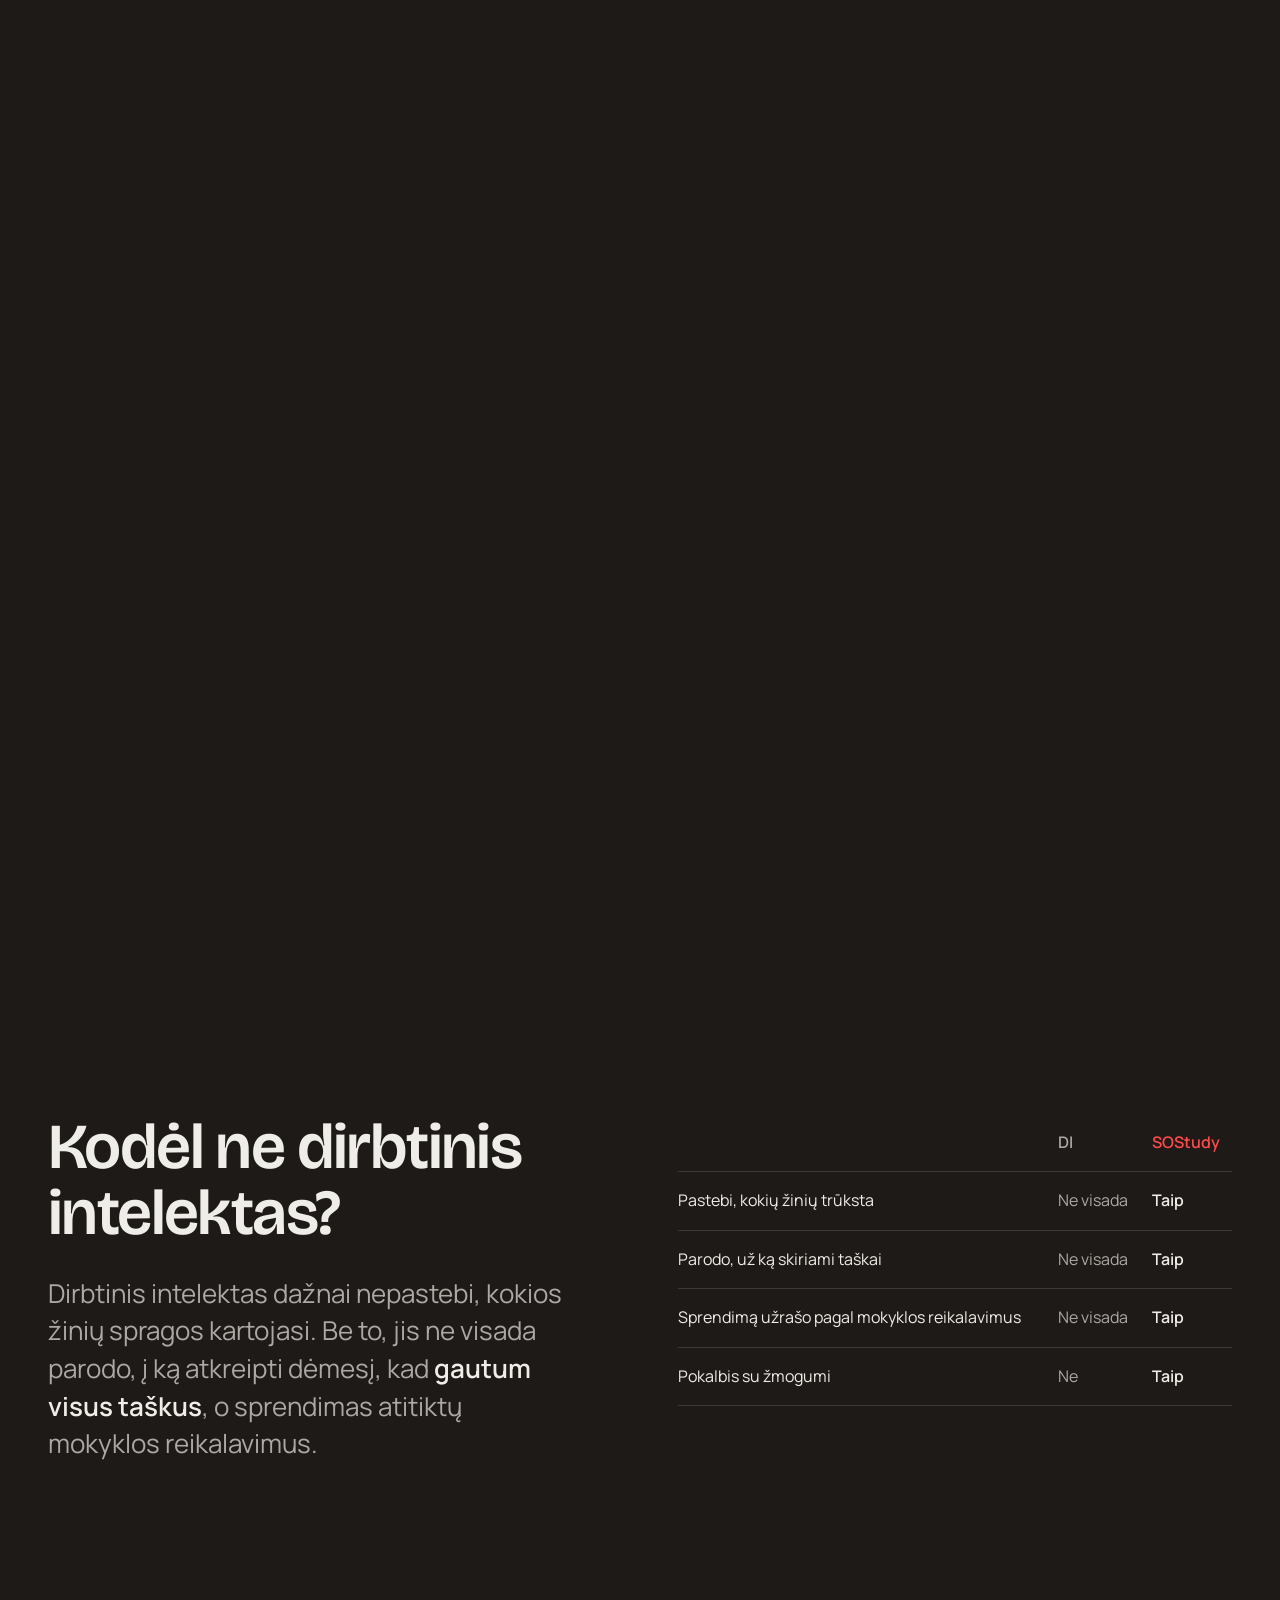
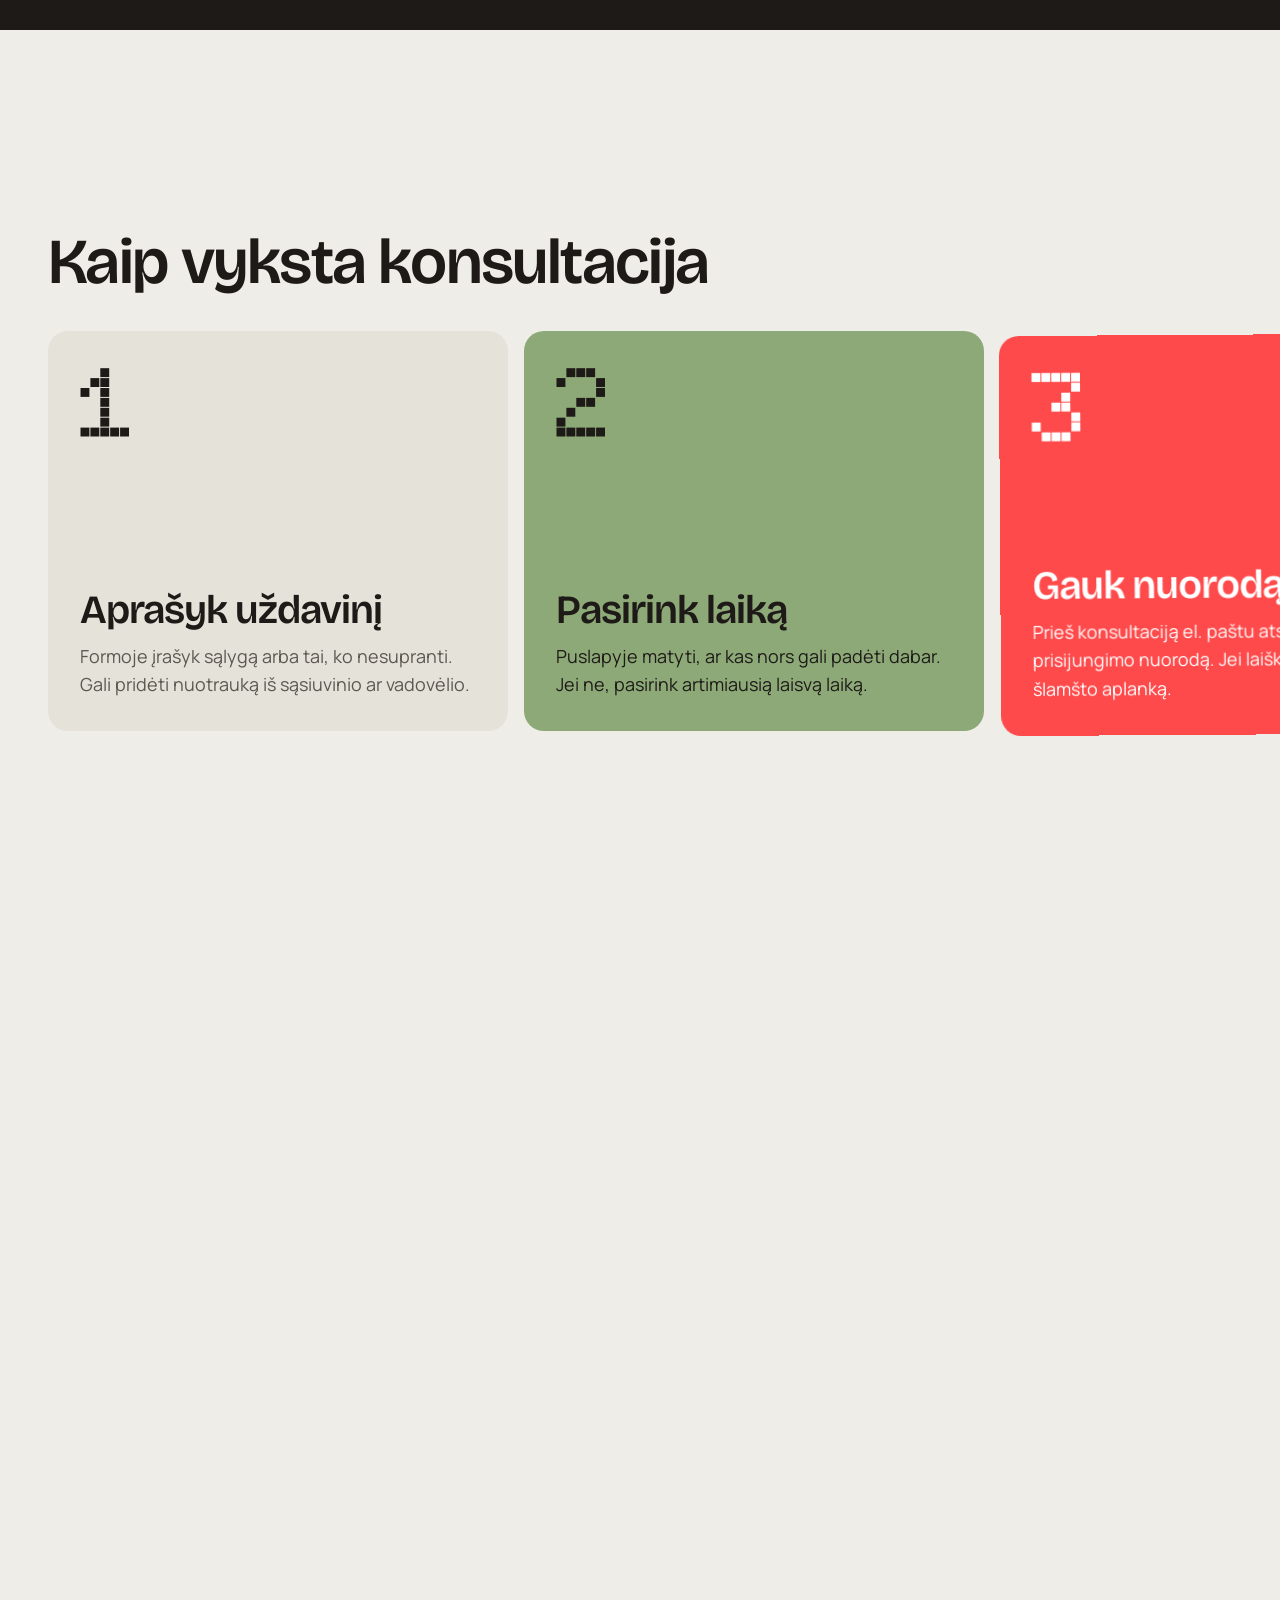
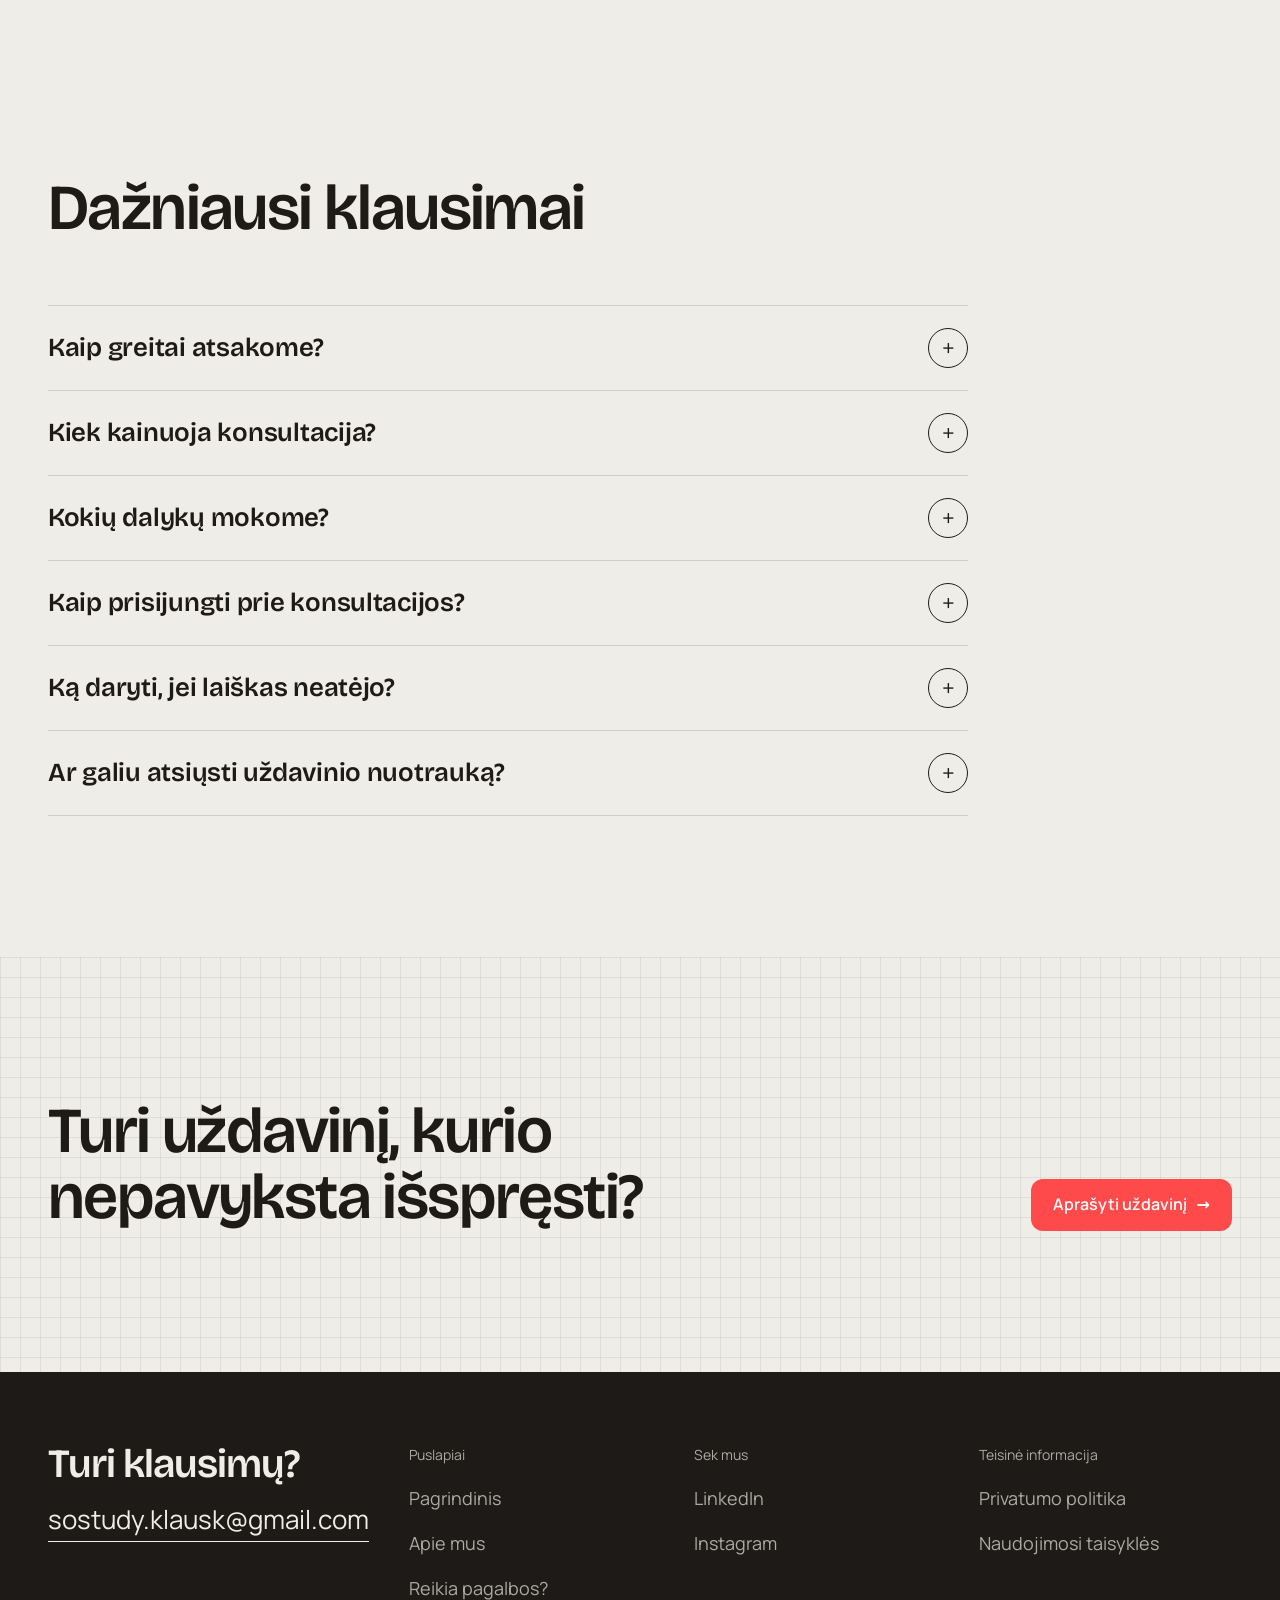
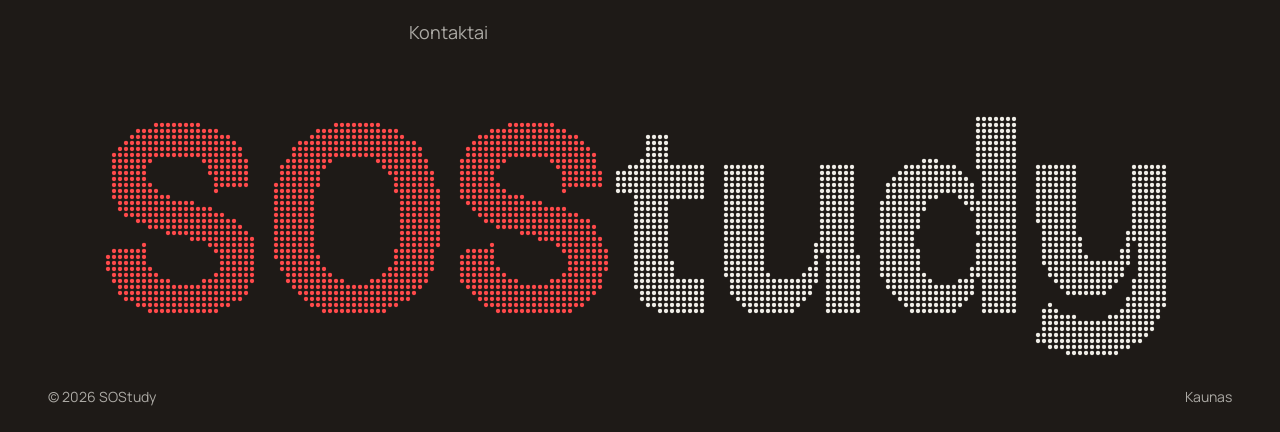
==== commit 220f208c: "testing photo" ====
--- a/index.html
+++ b/index.html
@@ -271,6 +271,7 @@
 </footer>
 
 <script src="/assets/js/config.js"></script>
+<script src="/assets/js/config.local.js" onerror="this.remove()"></script>
 <script src="/assets/js/availability.js"></script>
 <script src="/assets/js/main.js"></script>
 <script src="/assets/vendor/gsap.min.js" defer></script>
--- a/assets/css/style.css
+++ b/assets/css/style.css
@@ -516,10 +516,11 @@
 .team { display: grid; grid-template-columns: repeat(2, minmax(0, 420px)); justify-content: center; gap: 20px; }
 @media (max-width: 640px) { .team { grid-template-columns: minmax(0, 440px); } }
 .member { perspective: 1600px; cursor: pointer; }
-.flip { display: grid; transform-style: preserve-3d; transition: transform .75s var(--ease); }
+.flip { display: grid; height: 100%; transform-style: preserve-3d; transition: transform .75s var(--ease); }
 .member.flipped .flip { transform: rotateY(180deg); }
 .face { grid-area: 1 / 1; backface-visibility: hidden; -webkit-backface-visibility: hidden; border-radius: var(--r); overflow: hidden; }
-.front { background: var(--paper-2); }
+.front { background: var(--paper-2); display: flex; flex-direction: column; }
+.front .info { margin-top: auto; }
 .back { transform: rotateY(180deg); display: flex; flex-direction: column; padding: clamp(22px, 3vw, 32px); background: var(--night); color: var(--on-night); }
 .member .ph { aspect-ratio: 4 / 4.6; overflow: hidden; }
 .member img { width: 100%; height: 100%; object-fit: cover; object-position: center 30%; filter: grayscale(1); transform: scale(1.03); transition: filter .6s var(--ease), transform .8s var(--ease); }
@@ -535,6 +536,7 @@
 .exp { list-style: none; padding: 0; margin: 24px 0 auto; display: grid; gap: 14px; }
 .exp li { position: relative; padding-left: 20px; color: var(--on-night-2); line-height: 1.45; }
 .exp li::before { content: ""; position: absolute; left: 0; top: .55em; width: 8px; height: 8px; border-radius: 50%; background: var(--red); }
+.bio { margin: 18px 0 auto; font-size: var(--fs-2); line-height: 1.6; color: var(--on-night-2); }
 .back-foot { display: flex; flex-wrap: wrap; gap: 10px; margin-top: 28px; }
 
 .timeline { display: grid; }
@@ -561,8 +563,32 @@
 .article-in p { color: var(--ink-2); }
 .article-close { position: sticky; top: 12px; float: right; margin: 12px 12px 0 0; z-index: 2; min-height: 44px; padding: 0 14px; border-radius: var(--r-in); border: 0; background: var(--ink); color: var(--paper); font-size: var(--fs-1); font-weight: 600; }
 
-.li-grid { columns: 3 320px; column-gap: 16px; }
-.li-grid iframe { width: 100%; border: 0; border-radius: var(--r-in); background: #fff; margin-bottom: 16px; break-inside: avoid; display: block; }
+.li-head { display: flex; align-items: end; justify-content: space-between; gap: 20px; }
+.li-nav { display: flex; gap: 8px; margin-bottom: clamp(32px, 5vw, 64px); }
+.li-nav button { width: 48px; height: 48px; border-radius: 50%; border: 1.5px solid var(--ink); background: none; font-size: 20px; transition: background .2s, color .2s, opacity .2s; }
+.li-nav button:hover:not(:disabled) { background: var(--ink); color: var(--paper); }
+.li-nav button:disabled { opacity: .3; cursor: default; }
+.li-track {
+  --edge: max(var(--gut-l), calc((100vw - var(--max)) / 2));
+  display: flex; gap: 16px; overflow-x: auto; overscroll-behavior-x: contain;
+  scroll-snap-type: x mandatory; scroll-padding-inline: var(--edge);
+  padding: 4px var(--edge) 24px; margin-bottom: 24px;
+  scrollbar-width: thin; scrollbar-color: var(--paper-3) transparent;
+}
+.li-card {
+  flex: none; width: min(80vw, 340px); scroll-snap-align: start;
+  display: flex; flex-direction: column; border-radius: var(--r); overflow: hidden;
+  background: var(--paper-2); transition: background .2s, transform .3s var(--ease);
+}
+.li-card:hover { background: var(--paper-3); transform: translateY(-3px); }
+.li-img { aspect-ratio: 16 / 10; overflow: hidden; background: var(--paper-3); }
+.li-img img { width: 100%; height: 100%; object-fit: cover; }
+.li-body { display: flex; flex-direction: column; flex: 1; padding: 18px 20px 20px; }
+.li-meta { margin: 0 0 8px; font-size: var(--fs-1); color: var(--ink-2); }
+.li-text { margin: 0 0 16px; font-size: var(--fs-2); line-height: 1.5; white-space: pre-line; display: -webkit-box; -webkit-line-clamp: 6; -webkit-box-orient: vertical; overflow: hidden; }
+.li-more { margin-top: auto; font-weight: 600; font-size: var(--fs-2); }
+.li-card:hover .li-more { color: var(--red-ink); }
+@media (max-width: 600px) { .li-nav { display: none; } }
 .socials { display: grid; grid-template-columns: 1fr 1fr; gap: 16px; }
 @media (max-width: 640px) { .socials { grid-template-columns: 1fr; } }
 .social { display: flex; align-items: center; justify-content: space-between; gap: 16px; padding: clamp(20px, 3vw, 32px); border-radius: var(--r); background: var(--paper-2); transition: background .2s; }
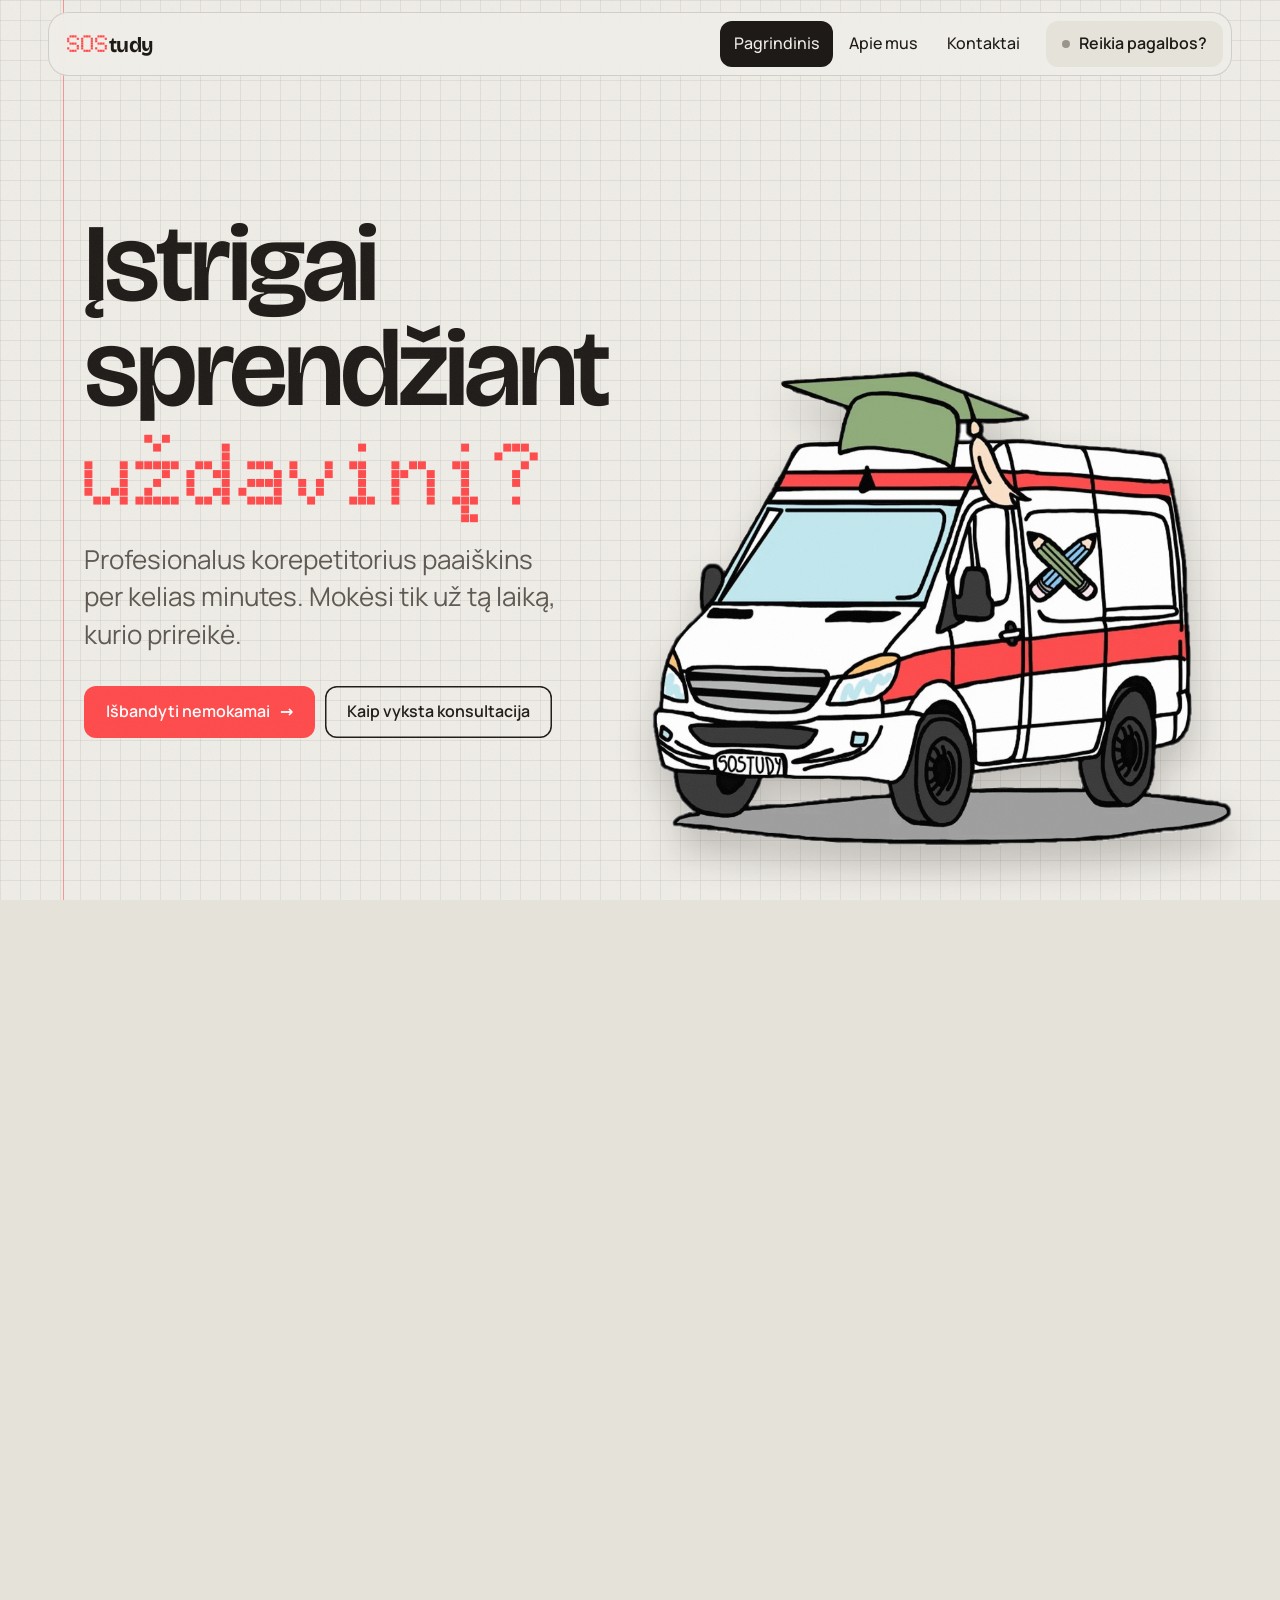
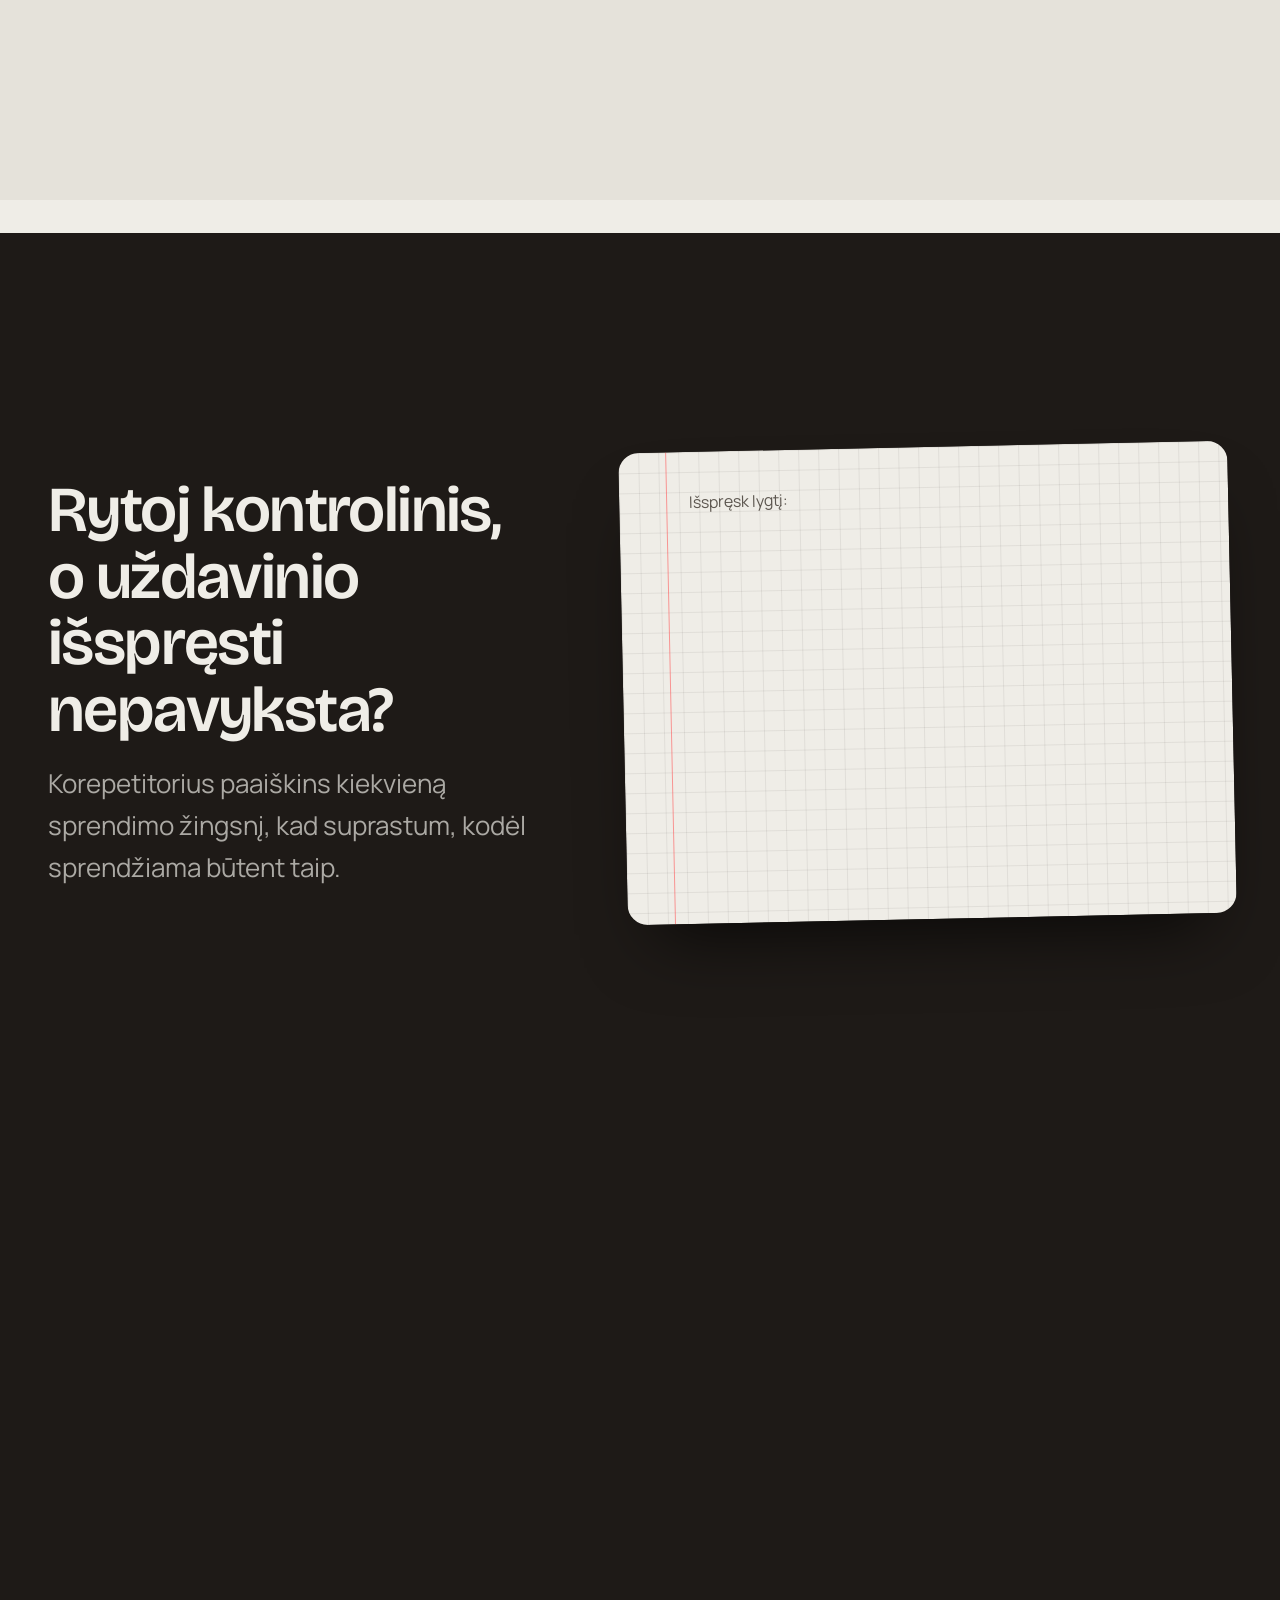
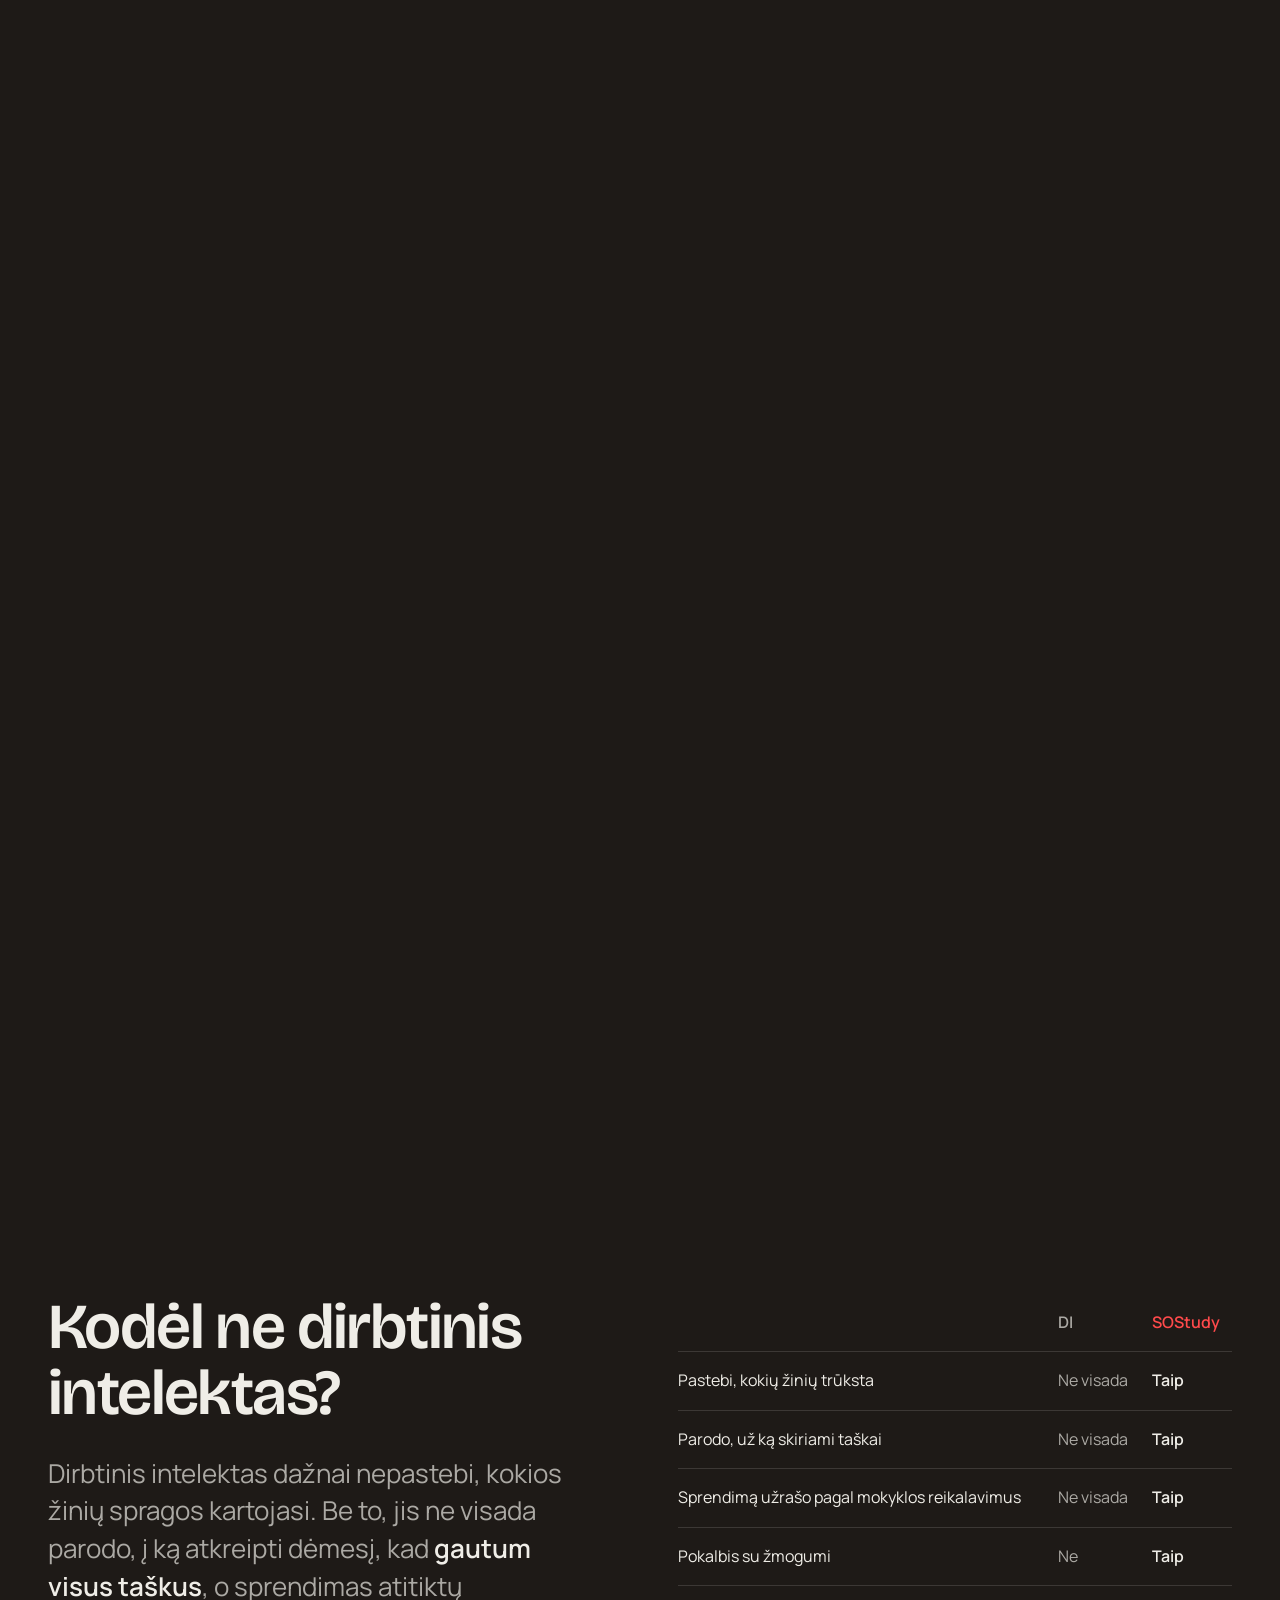
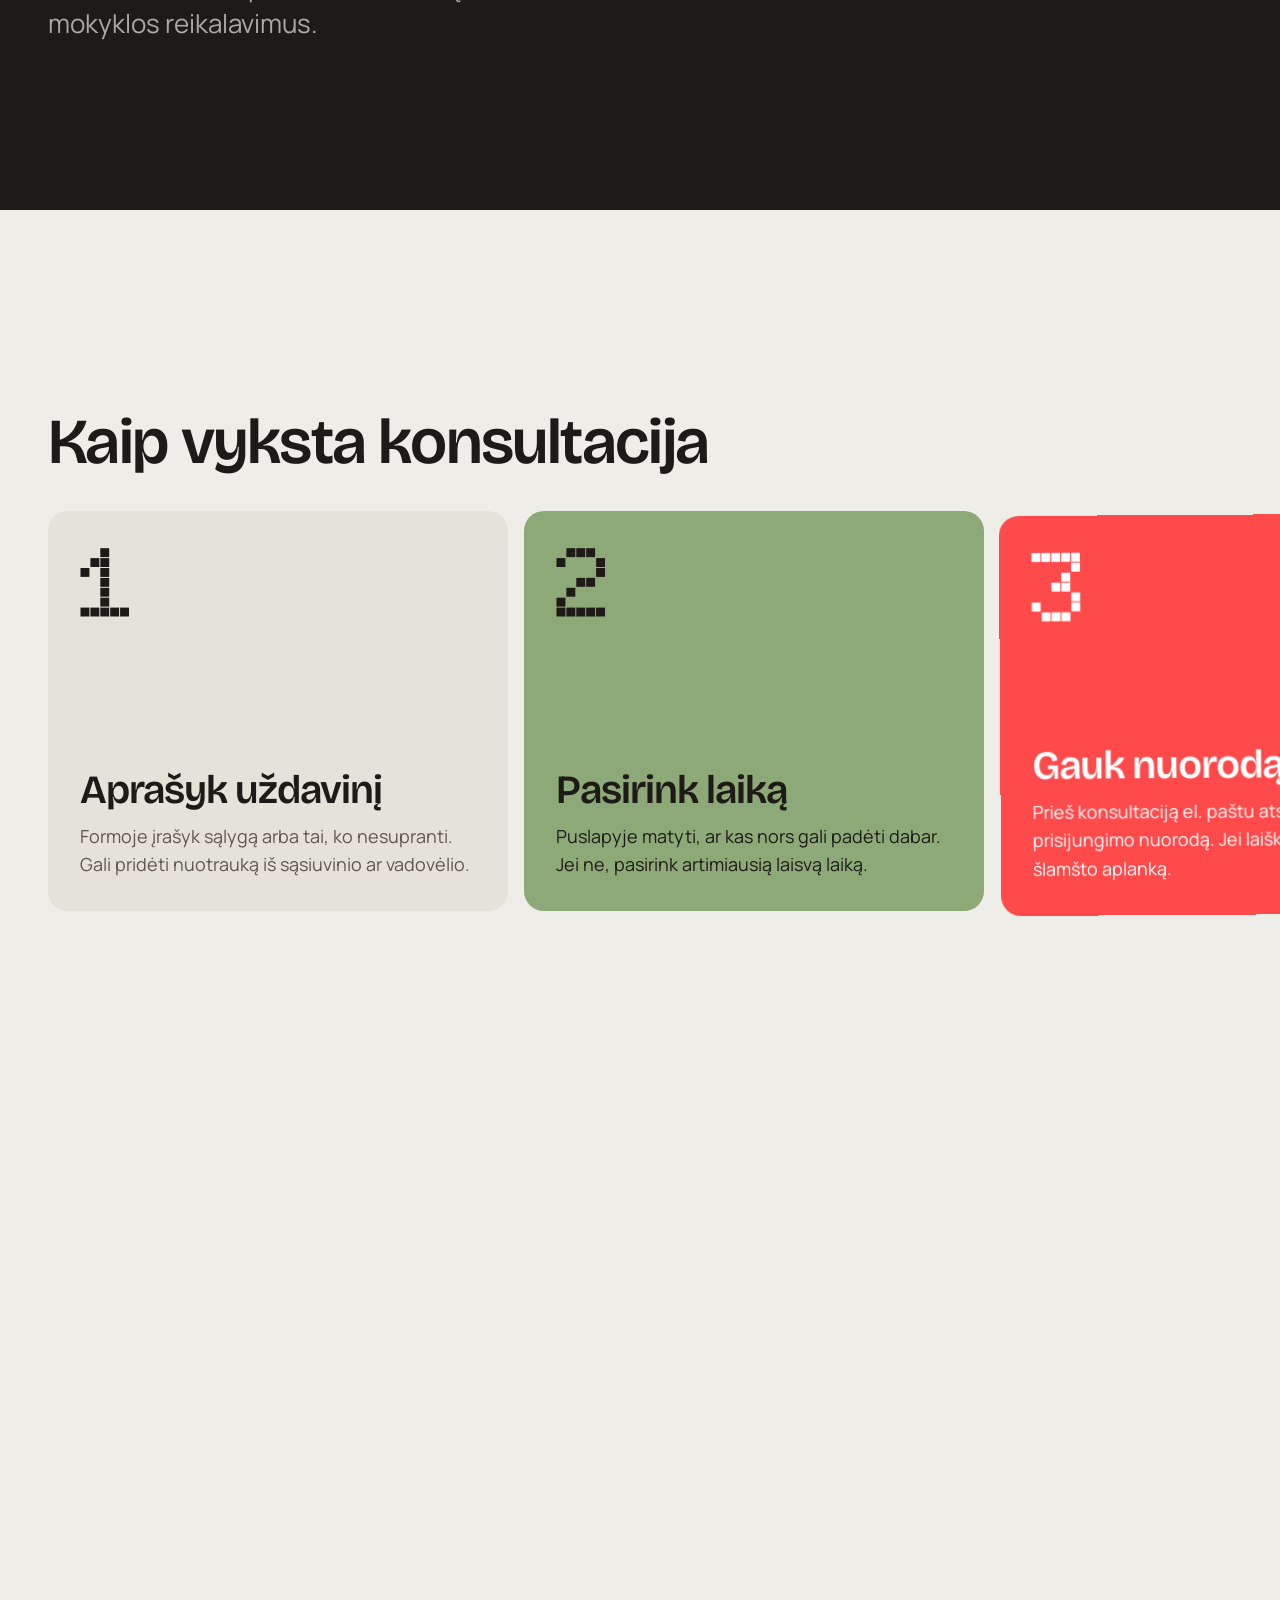
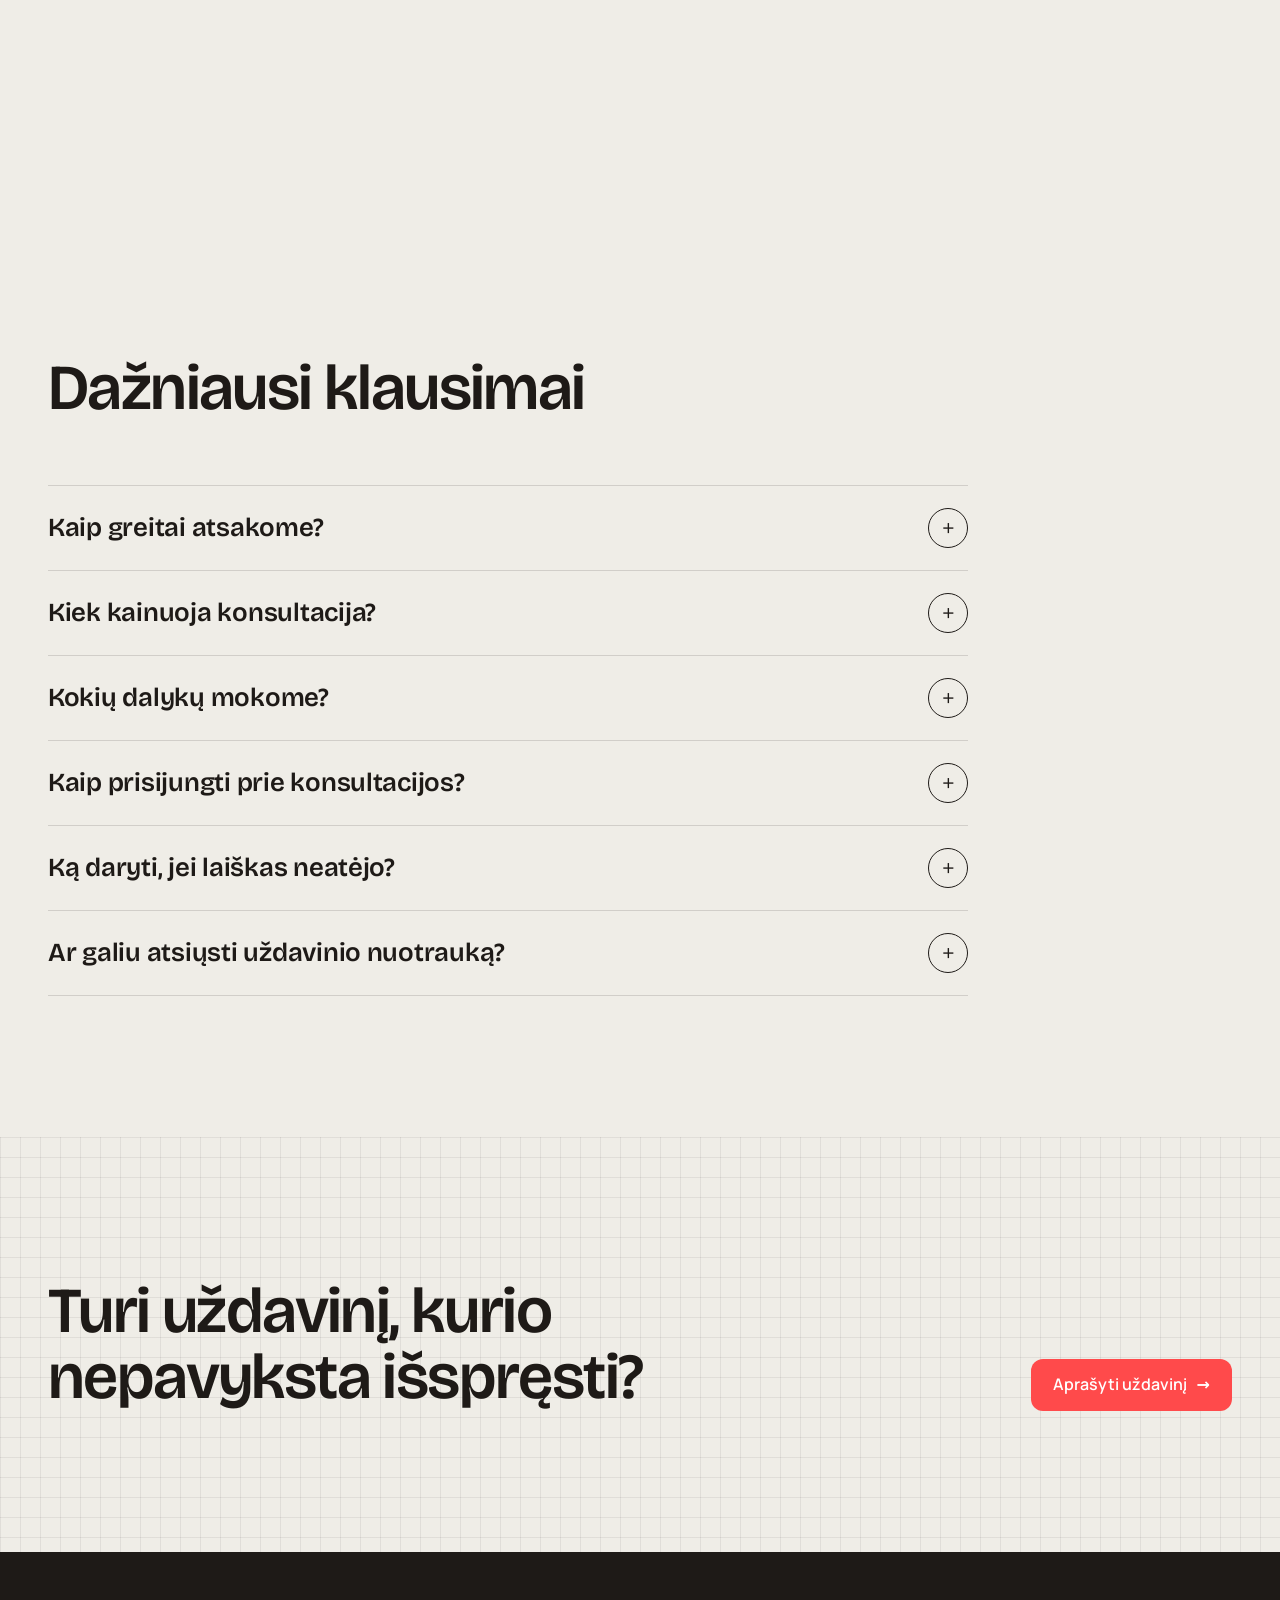
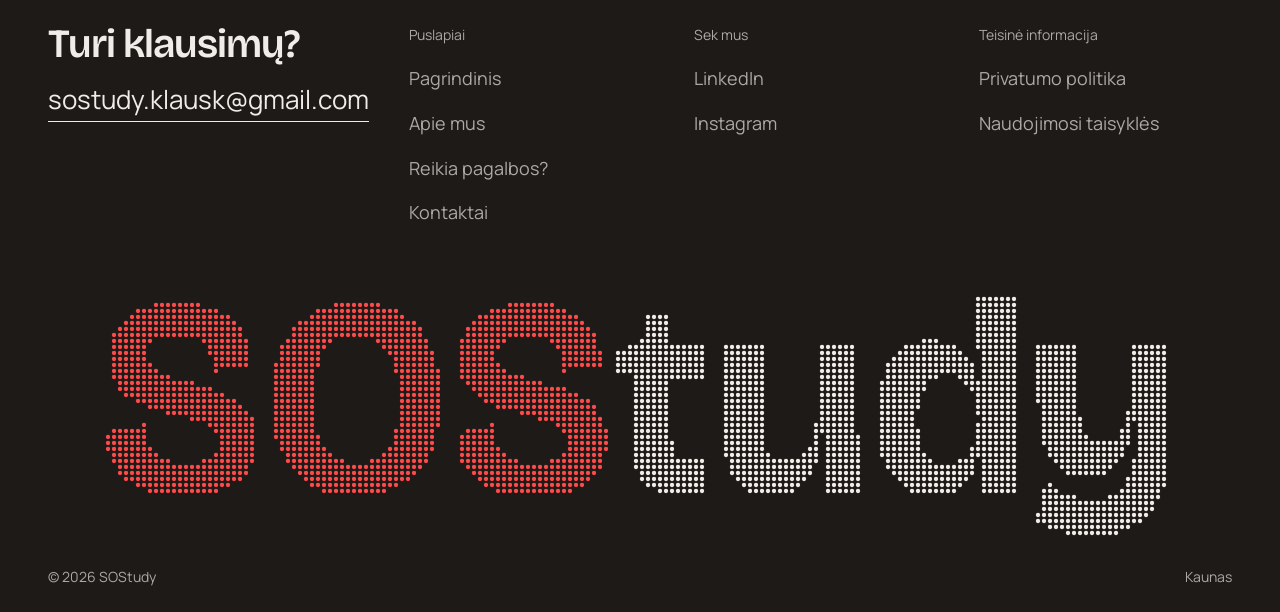
==== commit 15f3a7bc: "notebook scroll scene" ====
--- a/index.html
+++ b/index.html
@@ -127,57 +127,24 @@
     </div>
   </section>
 
-  <section class="drive night" aria-labelledby="drive-h">
-    <div class="drive-sticky">
-      <div class="drive-text">
-        <h2 id="drive-h">Rytoj kontrolinis, o uždavinio išspręsti nepavyksta?</h2>
-        <p>Aprašyk, kas neaišku, ir korepetitorius susisieks per kelias minutes. Laukti kitos pamokos nereikia.</p>
-      </div>
-      <div class="road" aria-hidden="true"></div>
-      <div class="drive-car" id="driveCar" aria-hidden="true">
-          <svg class="van" viewBox="0 0 420 210" role="img" aria-label="SOStudy greitosios pagalbos automobilis">
-            <defs><clipPath id="vanBody"><path d="M30 165V132q0-14 14-18l40-10 34-46q4-6 12-6h250q12 0 12 12v101z"/></clipPath></defs>
-            <ellipse cx="212" cy="196" rx="196" ry="8" fill="#000" opacity=".35"/>
-            <g class="cap">
-              <rect x="238" y="30" width="40" height="22" rx="4" fill="#6f8c5c"/>
-              <path d="M210 34 258 21l48 13-48 13z" fill="#8da978"/>
-              <path d="M258 34h36v18" fill="none" stroke="#f7b267" stroke-width="3" stroke-linecap="round"/>
-            </g>
-            <rect x="134" y="40" width="24" height="12" rx="3" fill="#ff4a4b"/>
-            <path d="M30 165V132q0-14 14-18l40-10 34-46q4-6 12-6h250q12 0 12 12v101z" fill="#efede7"/>
-            <g clip-path="url(#vanBody)">
-              <rect x="0" y="112" width="420" height="16" fill="#ff4a4b"/>
-              <rect x="206" y="62" width="200" height="6" fill="#ff4a4b"/>
-              <rect x="0" y="146" width="420" height="30" fill="#000" opacity=".07"/>
-            </g>
-            <path d="M88 102 120 60h30v42z" fill="#bfe3ee"/>
-            <rect x="158" y="60" width="44" height="42" rx="4" fill="#bfe3ee"/>
-            <rect x="334" y="74" width="46" height="30" rx="4" fill="#bfe3ee"/>
-            <g stroke="#1e1a17" stroke-opacity=".28" stroke-width="2" fill="none">
-              <path d="M208 58v104M272 58v104M326 58v104"/>
-            </g>
-            <rect x="196" y="106" width="8" height="3" rx="1.5" fill="#1e1a17" opacity=".5"/>
-            <g stroke-width="9" stroke-linecap="round">
-              <path d="M284 74l28 28" stroke="#8da978"/>
-              <path d="M312 74l-28 28" stroke="#7fb6d6"/>
-            </g>
-            <path d="M33 118l16-4v9l-16 3z" fill="#f7b267"/>
-            <rect x="24" y="150" width="34" height="14" rx="5" fill="#1e1a17"/>
-            <rect x="110" y="80" width="8" height="16" rx="3" fill="#1e1a17"/>
-            <circle cx="104" cy="168" r="31" fill="#1e1a17"/>
-            <circle cx="320" cy="168" r="31" fill="#1e1a17"/>
-            <g class="wheel">
-              <circle cx="104" cy="168" r="24" fill="#2c2724" stroke="#0e0c0b" stroke-width="4"/>
-              <circle cx="104" cy="168" r="11" fill="#cfcac0"/>
-              <circle cx="104" cy="161" r="2.4" fill="#2c2724"/><circle cx="111" cy="168" r="2.4" fill="#2c2724"/><circle cx="104" cy="175" r="2.4" fill="#2c2724"/><circle cx="97" cy="168" r="2.4" fill="#2c2724"/>
-            </g>
-            <g class="wheel">
-              <circle cx="320" cy="168" r="24" fill="#2c2724" stroke="#0e0c0b" stroke-width="4"/>
-              <circle cx="320" cy="168" r="11" fill="#cfcac0"/>
-              <circle cx="320" cy="161" r="2.4" fill="#2c2724"/><circle cx="327" cy="168" r="2.4" fill="#2c2724"/><circle cx="320" cy="175" r="2.4" fill="#2c2724"/><circle cx="313" cy="168" r="2.4" fill="#2c2724"/>
-            </g>
-          </svg>
-        </div>
+  <section class="solve night" aria-labelledby="solve-h">
+    <div class="solve-sticky">
+      <div class="wrap solve-grid">
+        <div class="solve-text">
+          <h2 id="solve-h">Rytoj kontrolinis, o uždavinio išspręsti nepavyksta?</h2>
+          <p>Korepetitorius paaiškins kiekvieną sprendimo žingsnį, kad suprastum, kodėl sprendžiama būtent taip.</p>
+        </div>
+        <figure class="nb notebook" data-tilt="3" aria-label="Lygties sprendimo pavyzdys">
+          <figcaption class="nb-task">Išspręsk lygtį:</figcaption>
+          <div class="nb-line"><span class="m">x² − 5x + 6 = 0</span></div>
+          <div class="nb-line"><span class="m">(x − 2)(x − 3) = 0</span><span class="note">Ieškome dviejų skaičių: jų sandauga lygi 6, o suma lygi 5.</span></div>
+          <div class="nb-line"><span class="m">x − 2 = 0 arba x − 3 = 0</span><span class="note">Sandauga lygi nuliui, kai bent vienas daugiklis lygus nuliui.</span></div>
+          <div class="nb-line nb-ans"><span class="m">x<sub>1</sub> = 2, x<sub>2</sub> = 3</span>
+            <svg class="ring" viewBox="0 0 200 60" preserveAspectRatio="none" aria-hidden="true"><path pathLength="1" d="M14 34C10 12 120 2 186 16c14 4 12 30-10 36-50 12-150 8-164-12C4 26 40 10 96 8"/></svg>
+          </div>
+          <p class="nb-check">Patikrinimas: 2² − 5 · 2 + 6 = 0 ir 3² − 5 · 3 + 6 = 0</p>
+        </figure>
+      </div>
     </div>
   </section>
 
--- a/assets/css/style.css
+++ b/assets/css/style.css
@@ -281,23 +281,35 @@
 .vs .us { color: var(--red); }
 @media (max-width: 380px) { .vs th, .vs td { padding: 14px 6px; font-size: var(--fs-1); } }
 
-/* ============ Drive (scroll scene) ============ */
-.drive { height: 260vh; }
-.drive-sticky { position: sticky; top: 0; height: 100svh; height: 100dvh; overflow: hidden; display: grid; place-items: center; }
-.drive-text { position: relative; z-index: 2; width: 100%; max-width: 1040px; padding-inline: var(--gut-l) var(--gut-r); margin-top: -26vh; }
-.drive-text h2 { font-size: var(--fs-6); max-width: 20ch; }
-.drive-text p { margin: 18px 0 0; font-size: var(--fs-4); color: var(--on-night-2); max-width: 40ch; }
-.road { position: absolute; left: 0; right: 0; bottom: 12vh; height: 2px; background-image: repeating-linear-gradient(90deg, rgba(239, 237, 231, .45) 0 28px, transparent 28px 56px); }
-.drive-car { position: absolute; left: 0; bottom: calc(12vh - 4px); width: clamp(200px, min(30vw, 46vh), 440px); z-index: 3; will-change: transform; }
-.drive-car svg { width: 100%; height: auto; display: block; overflow: visible; }
-@media (max-width: 700px) { .drive { height: 200vh; } }
-@media (orientation: landscape) and (max-height: 560px) {
-  .drive-car { width: clamp(150px, 40vh, 240px); bottom: calc(6vh - 4px); }
-  .road { bottom: 6vh; }
-  .drive-text { margin-top: -30vh; }
-  .drive-text h2 { font-size: clamp(26px, 8vh, 44px); }
-  .drive-text p { font-size: var(--fs-2); }
-}
+/* ============ Solve (scroll scene) ============ */
+.solve { height: 280vh; }
+.solve-sticky { position: sticky; top: 0; height: 100svh; height: 100dvh; display: grid; align-items: center; overflow: hidden; }
+.solve-grid { display: grid; grid-template-columns: minmax(0, .9fr) minmax(0, 1.1fr); gap: clamp(32px, 6vw, 96px); align-items: center; }
+.solve-text h2 { font-size: var(--fs-6); max-width: 14ch; }
+.solve-text p { margin: 20px 0 0; font-size: var(--fs-4); color: var(--on-night-2); max-width: 34ch; }
+.nb {
+  --margin: 48px;
+  margin: 0; color: var(--ink); border-radius: var(--r);
+  padding: clamp(24px, 3vw, 40px) clamp(20px, 3vw, 40px) clamp(24px, 3vw, 36px) calc(var(--margin) + 22px);
+  box-shadow: 0 40px 70px -30px rgba(0, 0, 0, .7);
+  transform: rotate(-1.2deg); transition: transform .5s var(--ease);
+}
+.nb-task { margin: 0 0 12px; font-size: var(--fs-2); color: var(--ink-2); }
+.nb-line { padding: 8px 0; }
+.nb-line .m { display: block; width: fit-content; font: 600 clamp(22px, 2.3vw, 32px)/1.3 var(--f-display); letter-spacing: -.01em; white-space: nowrap; }
+.nb-line .note { display: block; margin-top: 4px; padding-left: 12px; border-left: 2px solid var(--red); font-size: 15px; line-height: 1.45; color: var(--red-ink); max-width: 40ch; }
+.nb-ans { position: relative; width: fit-content; margin-top: 6px; }
+.ring { position: absolute; left: -18px; top: -6px; width: calc(100% + 36px); height: calc(100% + 12px); overflow: visible; pointer-events: none; }
+.ring path { fill: none; stroke: var(--red); stroke-width: 2.5; stroke-linecap: round; }
+.nb-line sub { font-size: .6em; vertical-align: -.25em; line-height: 0; }
+.nb-check { margin: 18px 0 0; font-size: 15px; color: var(--ink-2); }
+@media (max-width: 860px), (max-height: 600px) {
+  .solve { height: auto; }
+  .solve-sticky { position: relative; height: auto; padding-block: clamp(72px, 11vw, 150px); }
+  .solve-grid { grid-template-columns: 1fr; }
+  .solve-text h2 { max-width: 18ch; }
+}
+@media (max-width: 420px) { .nb { --margin: 20px; transform: none; } .nb-line .m { white-space: normal; } }
 
 /* ============ Steps (horizontal) ============ */
 .steps-pin { min-height: 100svh; min-height: 100dvh; display: flex; flex-direction: column; justify-content: center; padding-block: clamp(72px, 10vh, 120px); overflow: hidden; }
@@ -630,6 +642,6 @@
 @media (prefers-reduced-motion: reduce) {
   *, *::before, *::after { animation-duration: .001s !important; animation-iteration-count: 1 !important; transition-duration: .001s !important; scroll-behavior: auto !important; }
   .reveal { opacity: 1; transform: none; }
-  .drive { height: auto; }
-  .drive-sticky { position: relative; height: auto; padding: 120px 0 220px; }
-}
+  .solve { height: auto; }
+  .solve-sticky { position: relative; height: auto; padding-block: 120px; }
+}
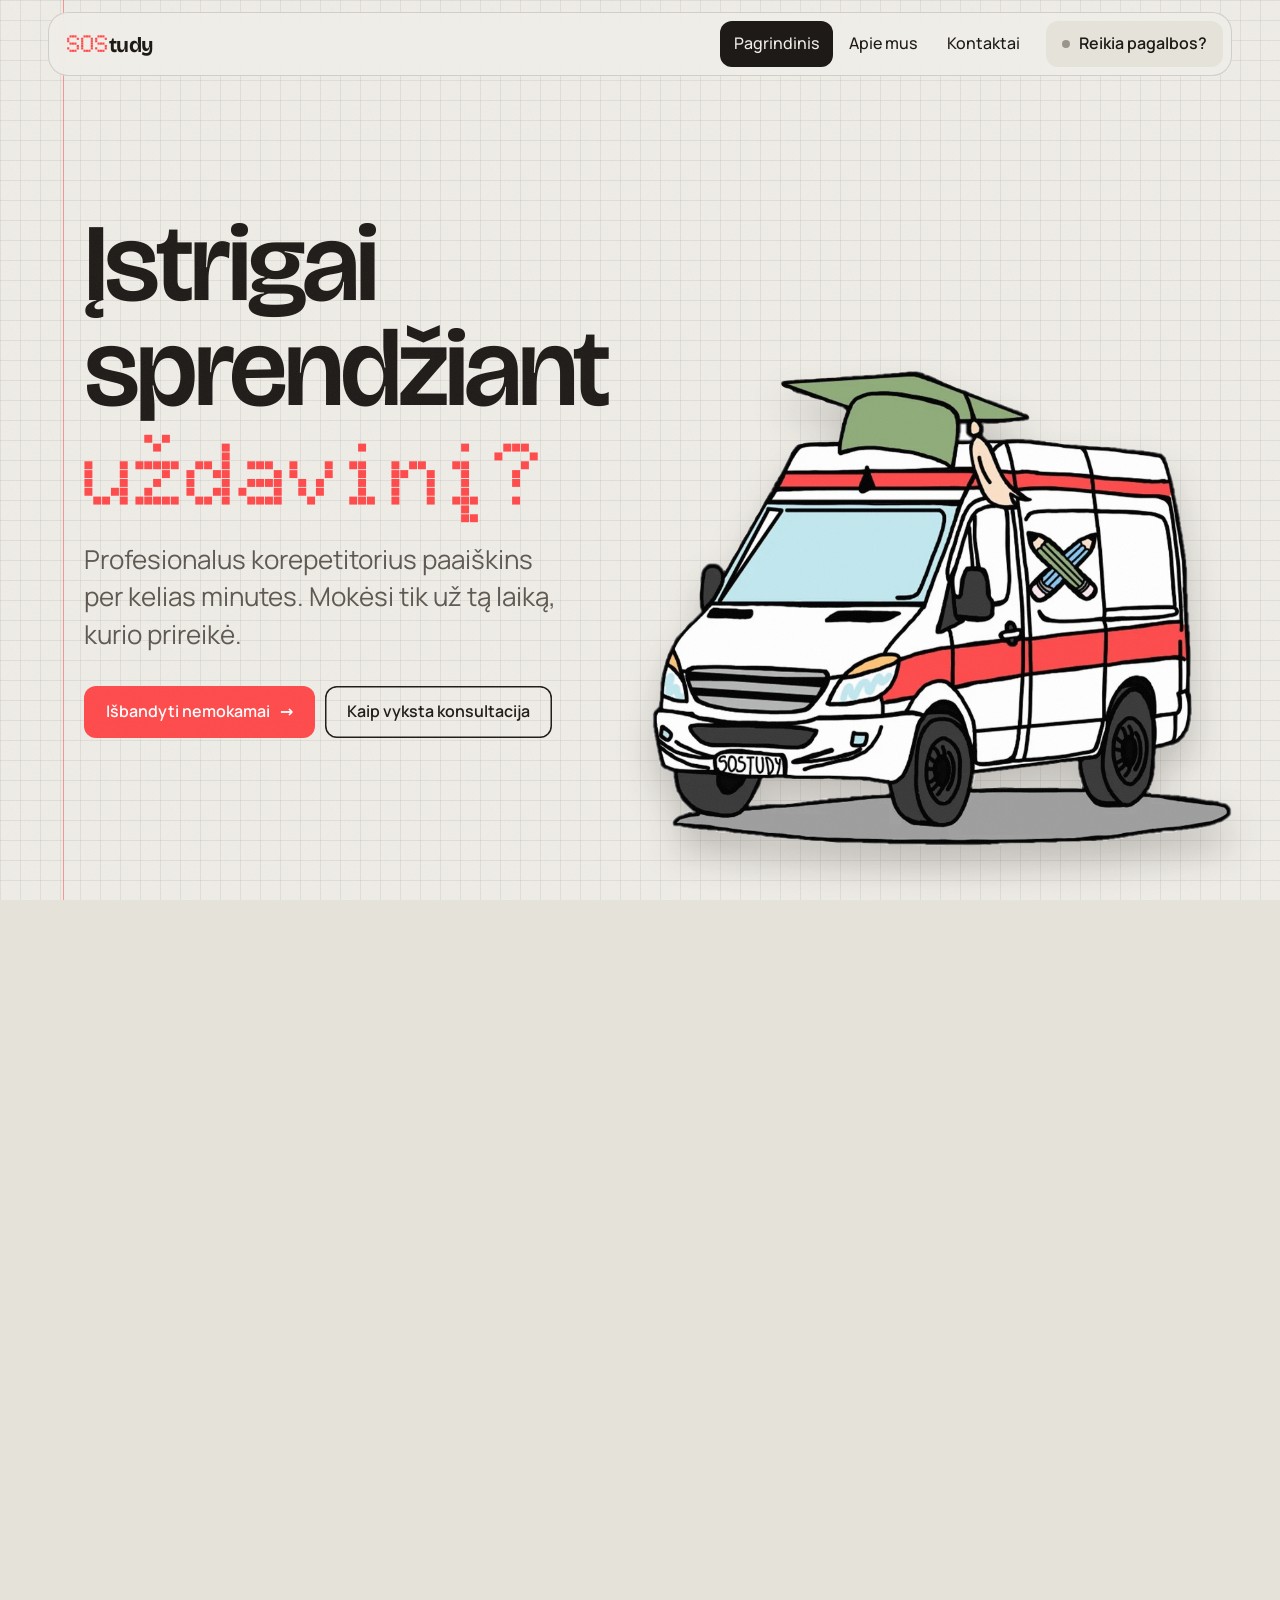
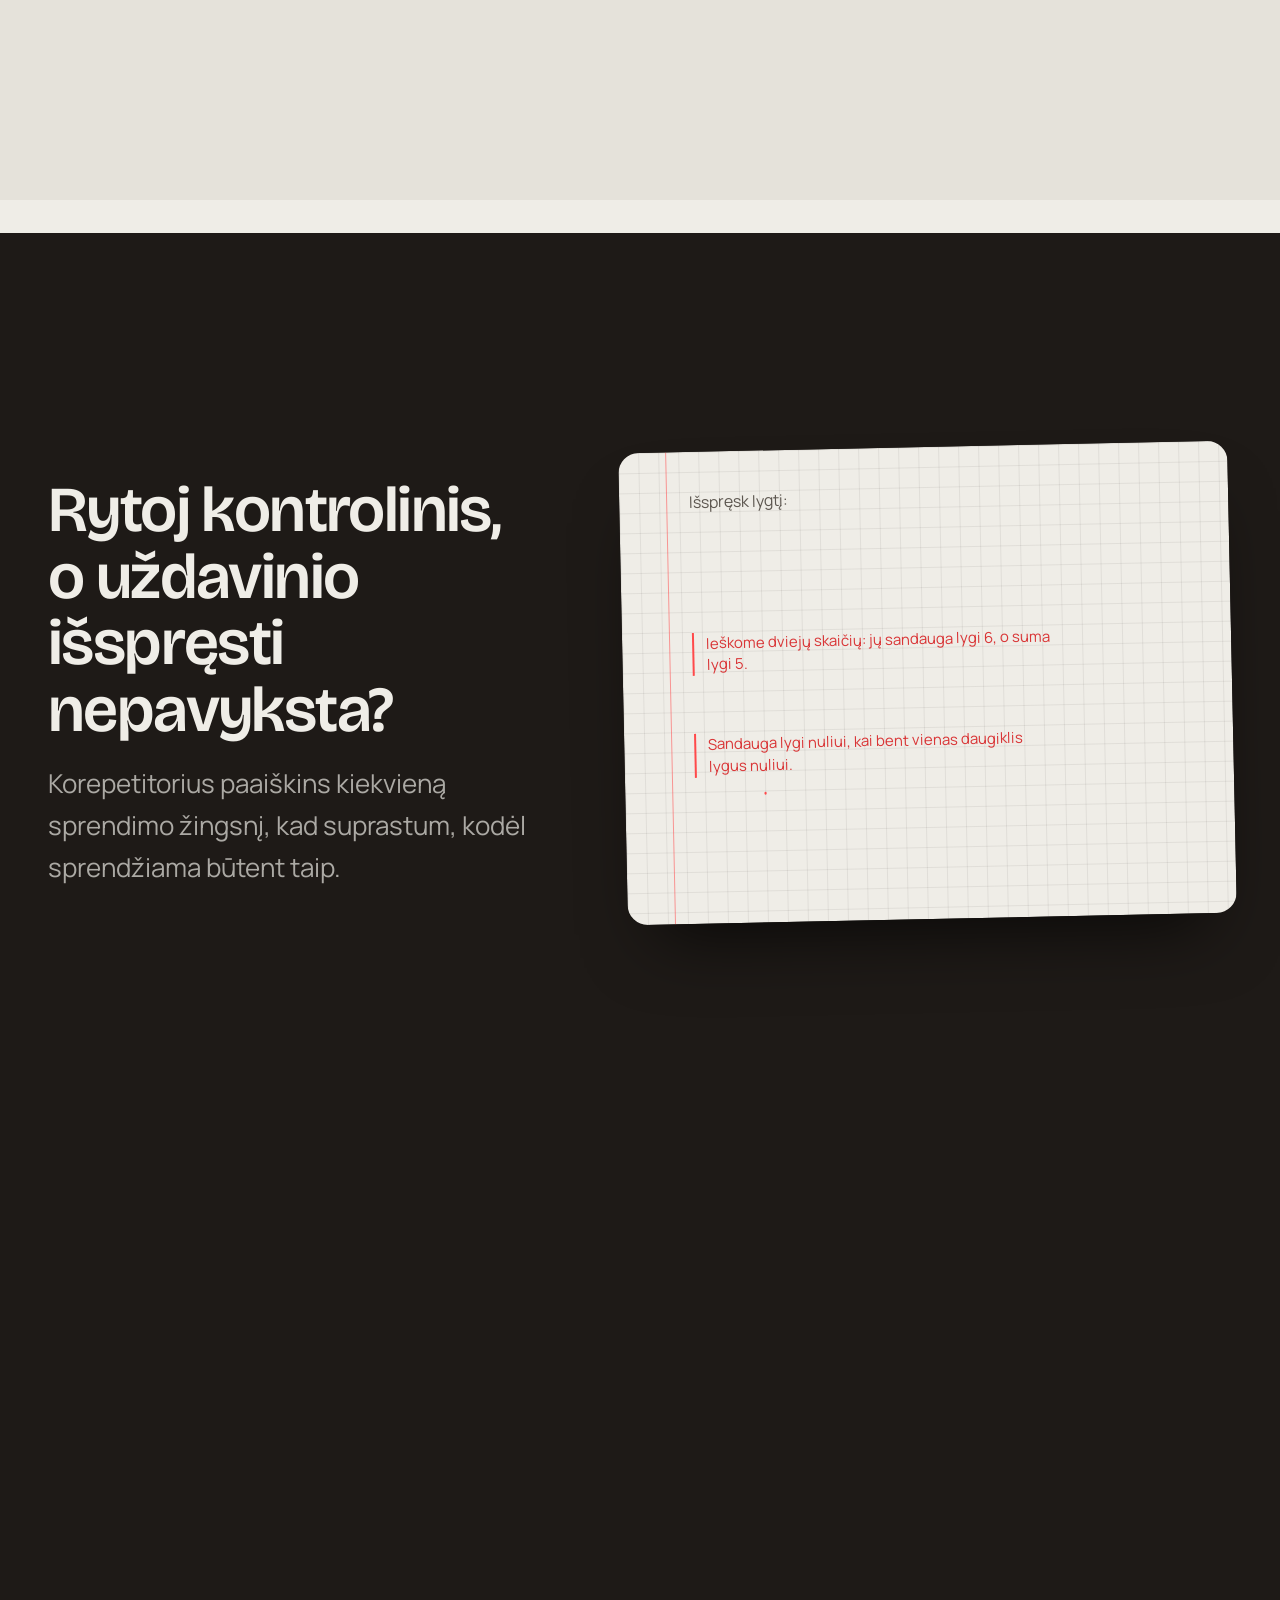
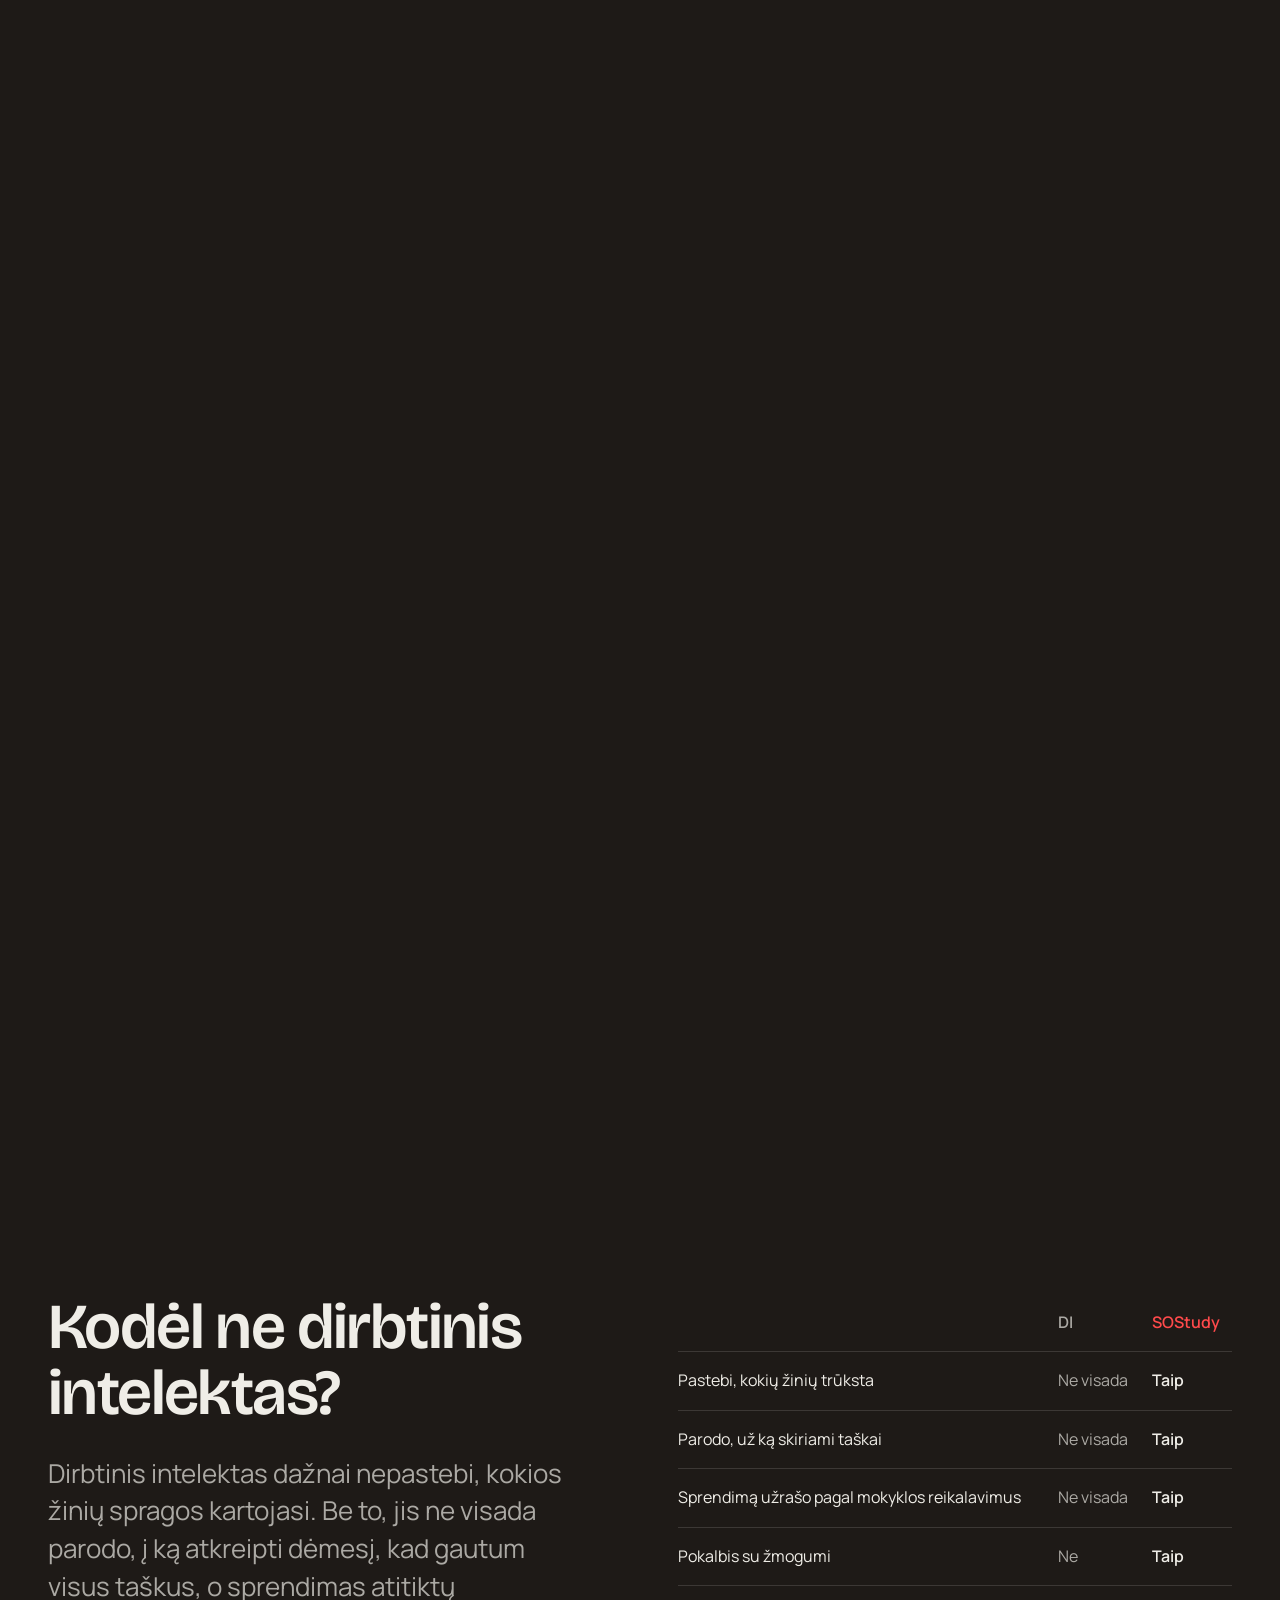
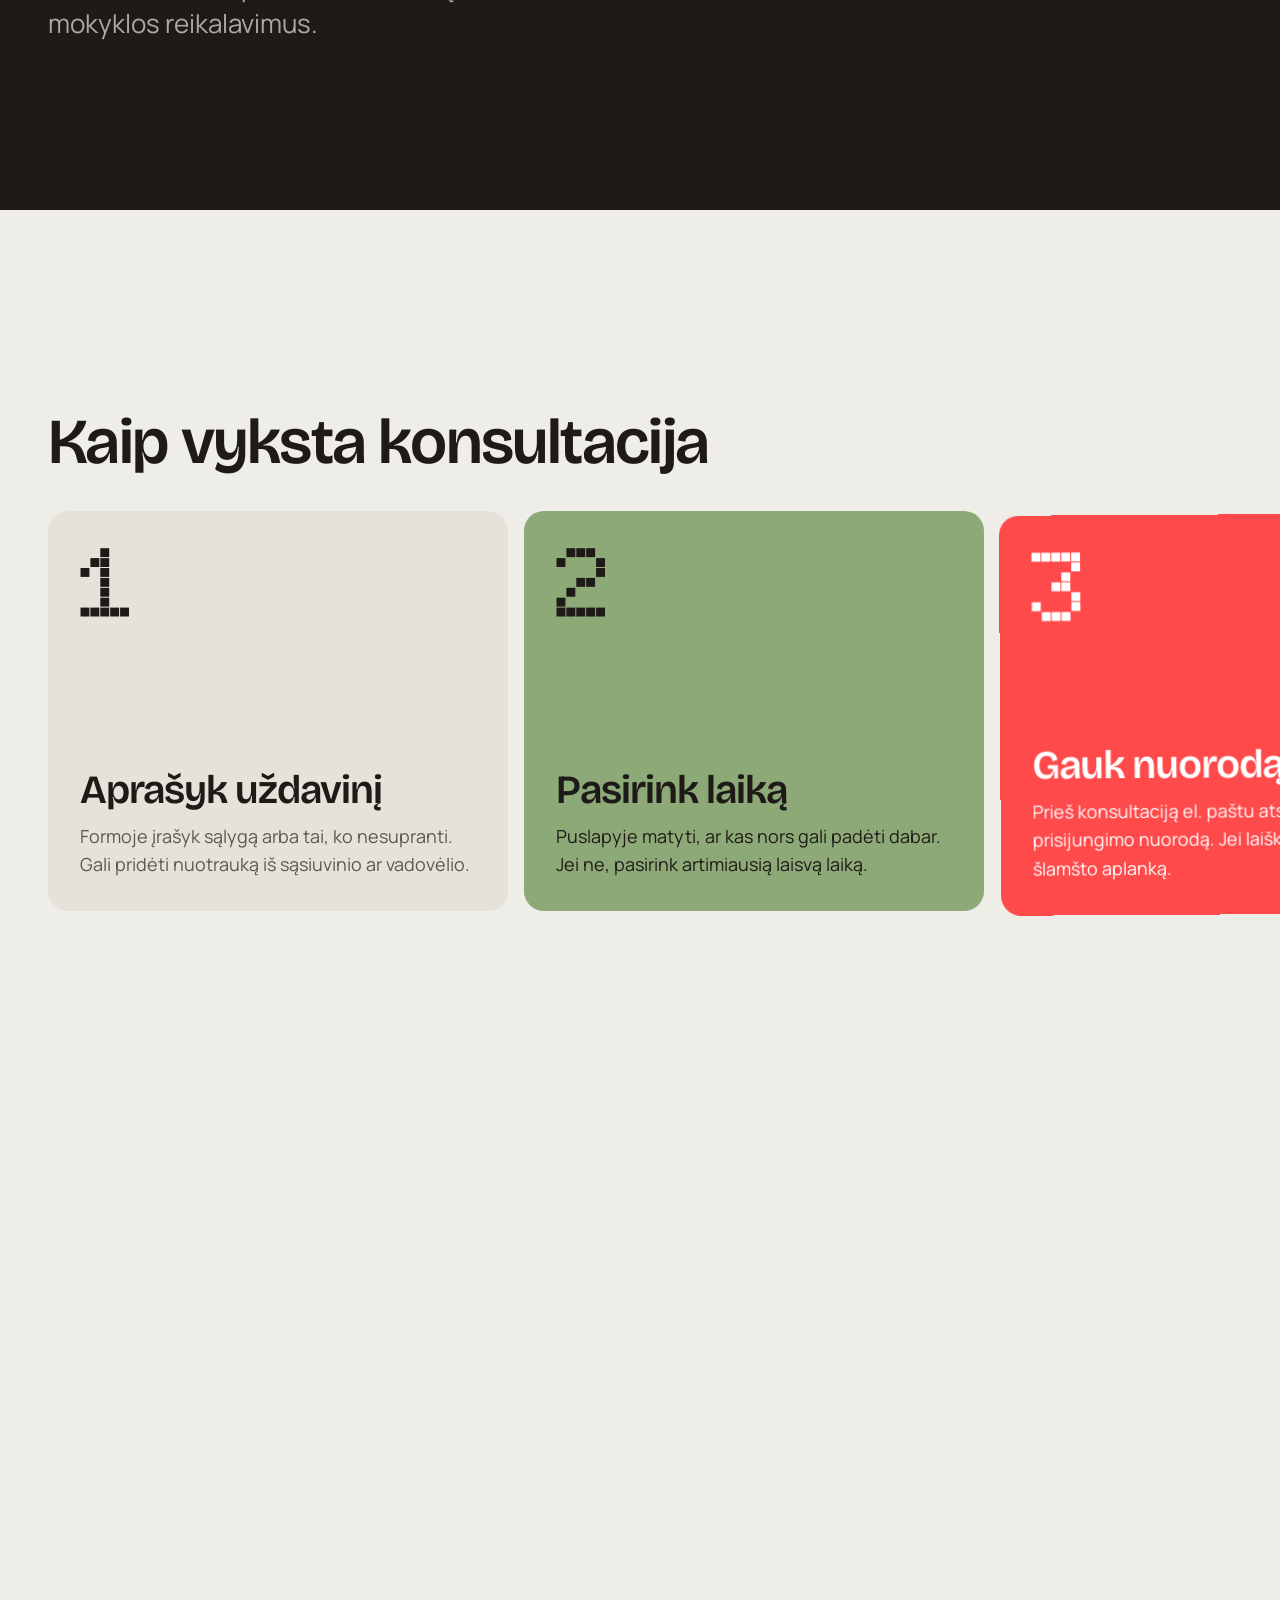
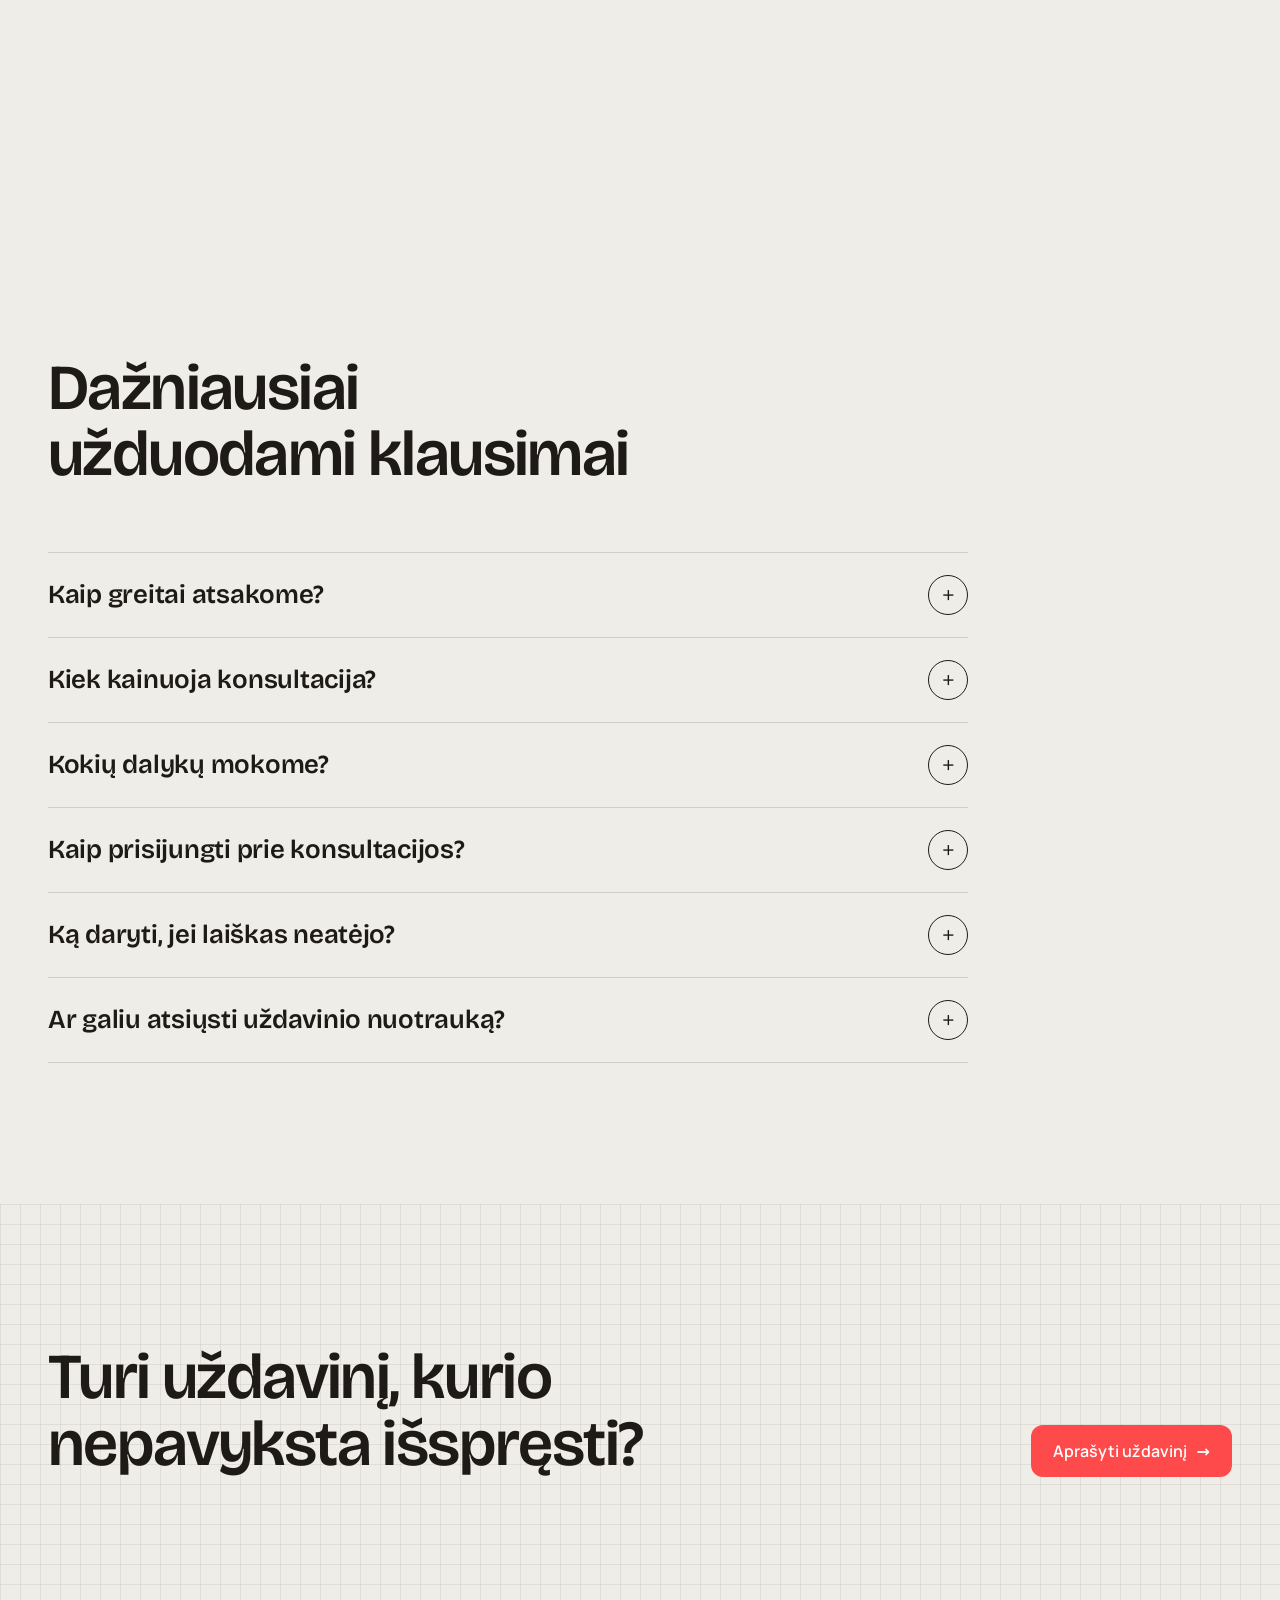
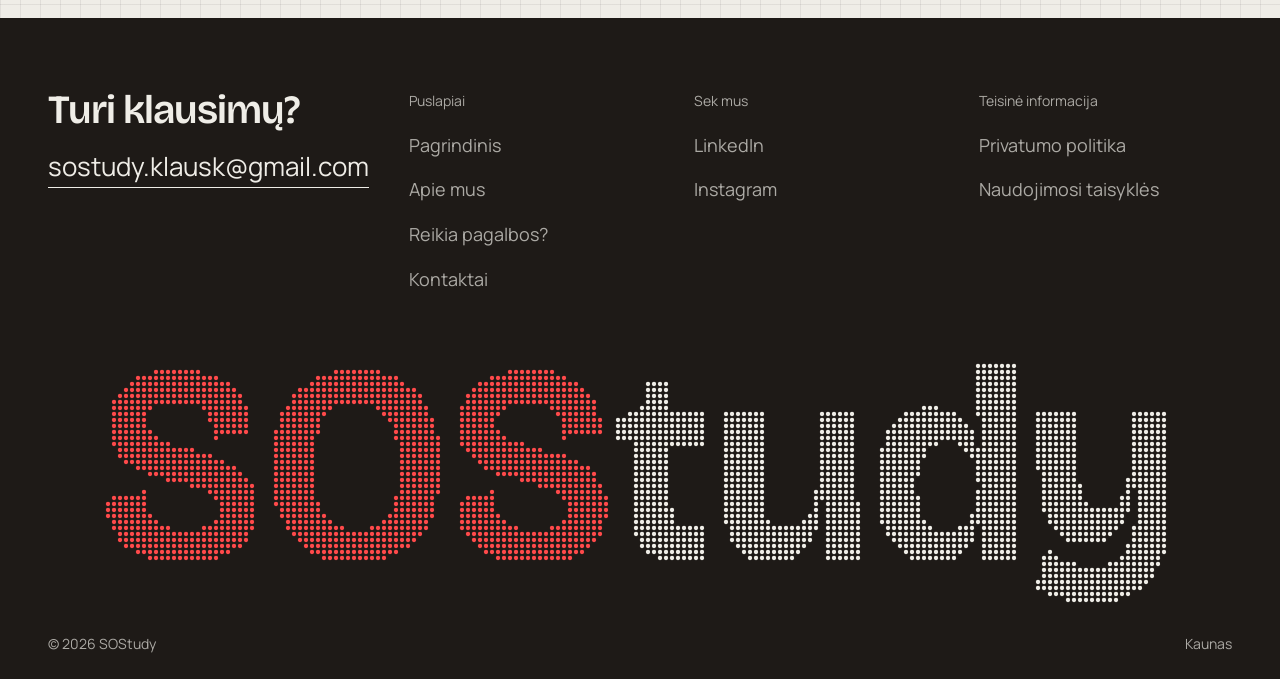
==== commit 0a3ea680: "copy fixes" ====
--- a/index.html
+++ b/index.html
@@ -152,7 +152,7 @@
     <div class="wrap compare">
       <div class="reveal">
         <h2 class="sec-title" style="margin-bottom:28px">Kodėl ne dirbtinis intelektas?</h2>
-        <p class="compare-lead">Dirbtinis intelektas dažnai nepastebi, kokios žinių spragos kartojasi. Be to, jis ne visada parodo, į ką atkreipti dėmesį, kad <strong>gautum visus taškus</strong>, o sprendimas atitiktų mokyklos reikalavimus.</p>
+        <p class="compare-lead">Dirbtinis intelektas dažnai nepastebi, kokios žinių spragos kartojasi. Be to, jis ne visada parodo, į ką atkreipti dėmesį, kad gautum visus taškus, o sprendimas atitiktų mokyklos reikalavimus.</p>
       </div>
       <table class="vs reveal">
         <caption class="sr-only">Dirbtinio intelekto ir SOStudy korepetitorių palyginimas</caption>
@@ -181,7 +181,7 @@
 
   <section class="sec" id="duk">
     <div class="wrap">
-      <h2 class="sec-title reveal">Dažniausi klausimai</h2>
+      <h2 class="sec-title reveal">Dažniausiai užduodami klausimai</h2>
       <div class="faq">
         <details><summary>Kaip greitai atsakome?</summary><div class="ans">Dažniausiai per kelias minutes. Puslapyje „Reikia pagalbos?“ matyti, ar kas nors gali padėti dabar.</div></details>
         <details><summary>Kiek kainuoja konsultacija?</summary><div class="ans">Šiuo metu testuojame paslaugą, todėl iki 10 minučių pagalbos teikiame nemokamai.</div></details>
--- a/assets/css/style.css
+++ b/assets/css/style.css
@@ -428,6 +428,21 @@
 .week-cells i { aspect-ratio: 1; border-radius: 50%; background: rgba(239, 237, 231, .12); }
 .week-cells i.on { background: var(--green); }
 .week-cells i.now { box-shadow: 0 0 0 2px var(--red); }
+.week-cells i[data-t] { cursor: pointer; transition: transform .15s var(--ease), background .15s; }
+.week-cells i[data-t]:hover { transform: scale(1.5); }
+.week-cells i.picked { background: var(--on-night); box-shadow: 0 0 0 2px var(--red); transform: scale(1.35); }
+.week-hint { margin: 10px 0 0; font-size: 13px; color: var(--on-night-2); }
+.own { margin-top: 22px; }
+.own .slots-h { display: block; margin: 0 0 10px; }
+.own input {
+  width: 100%; min-height: 48px; padding: 10px 14px; border-radius: var(--r-in);
+  border: 1.5px solid rgba(239, 237, 231, .3); background: transparent; color: var(--on-night);
+  font: 600 var(--fs-2)/1.2 var(--f-body); color-scheme: dark;
+}
+.own input:hover { border-color: rgba(239, 237, 231, .6); }
+.own input:focus { outline: 2px solid var(--red); outline-offset: 2px; border-color: var(--on-night); }
+.own-note { margin: 10px 0 0; font-size: var(--fs-1); color: var(--on-night-2); }
+.req { color: var(--red-ink); font-weight: 600; }
 .week-axis { display: flex; justify-content: space-between; margin-left: 36px; font-size: 12px; color: var(--on-night-2); }
 
 .slots-h { margin: 26px 0 0; font-size: var(--fs-2); color: var(--on-night-2); }
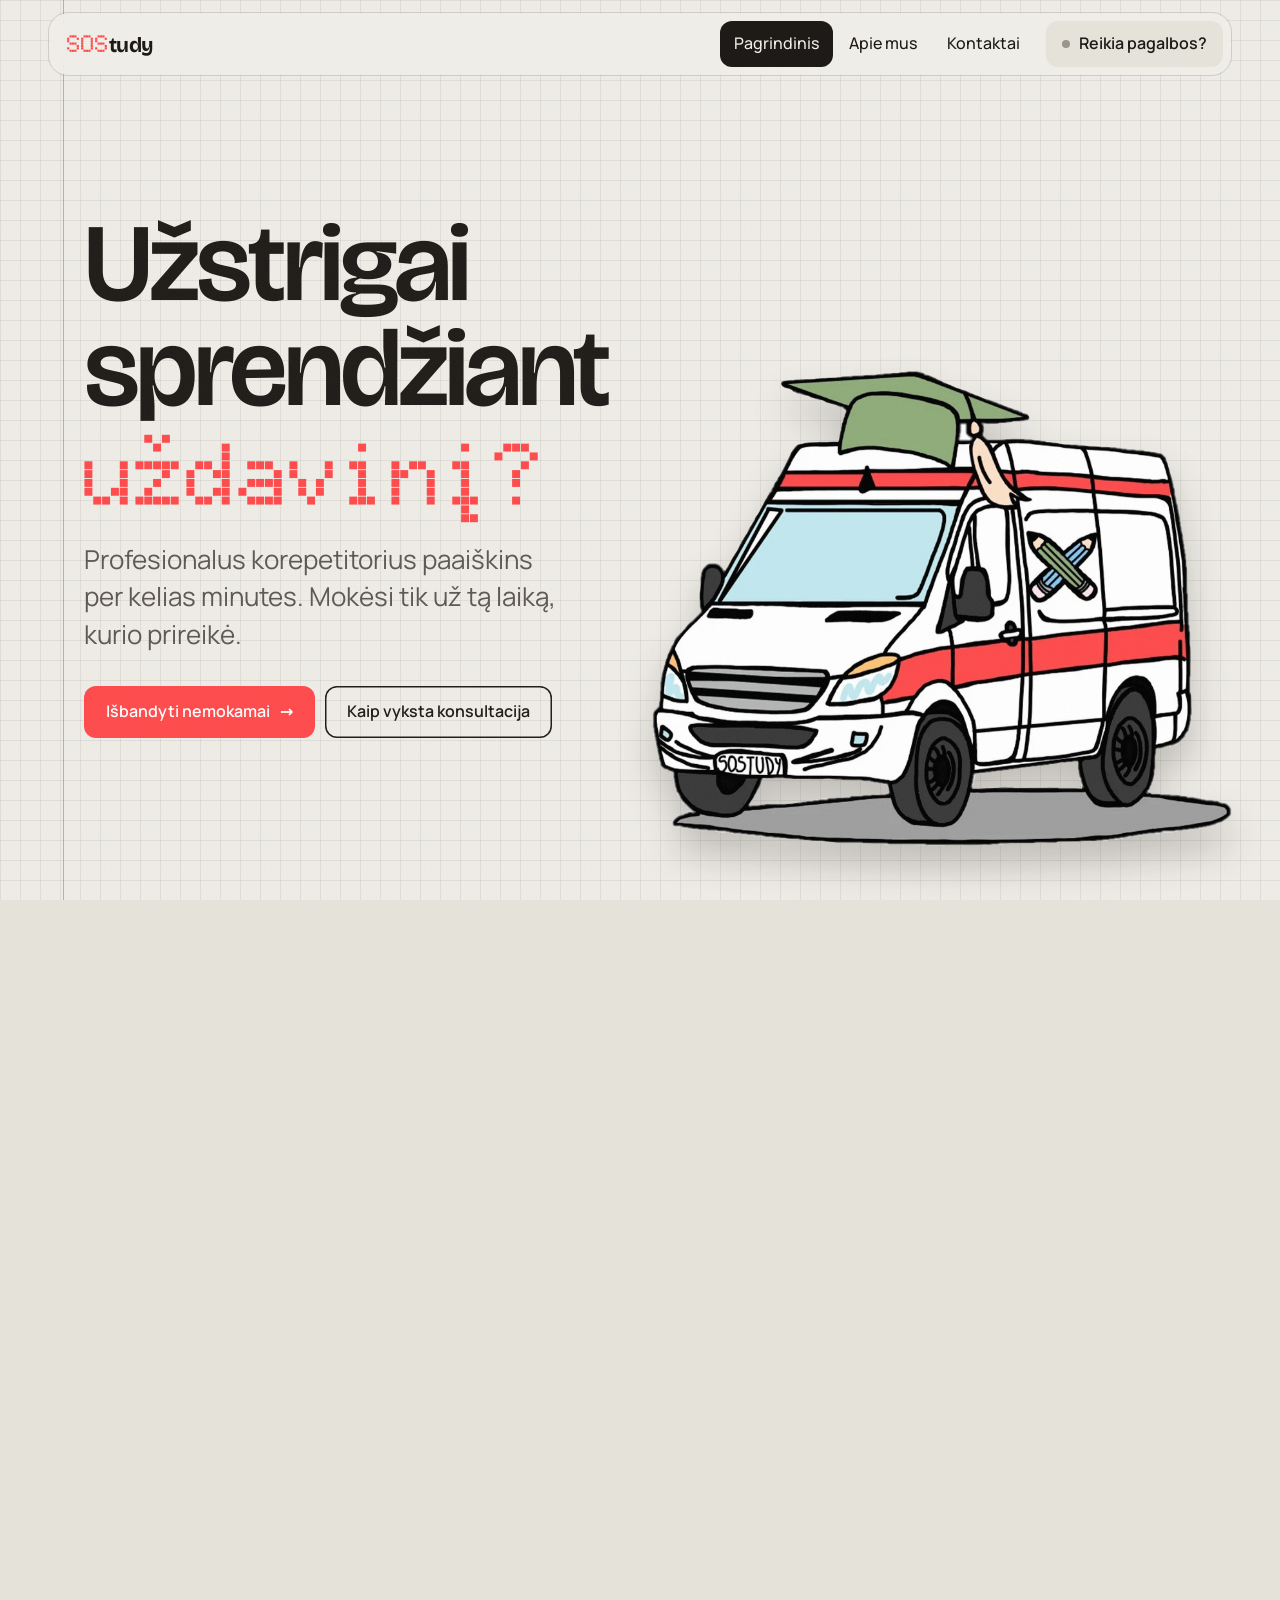
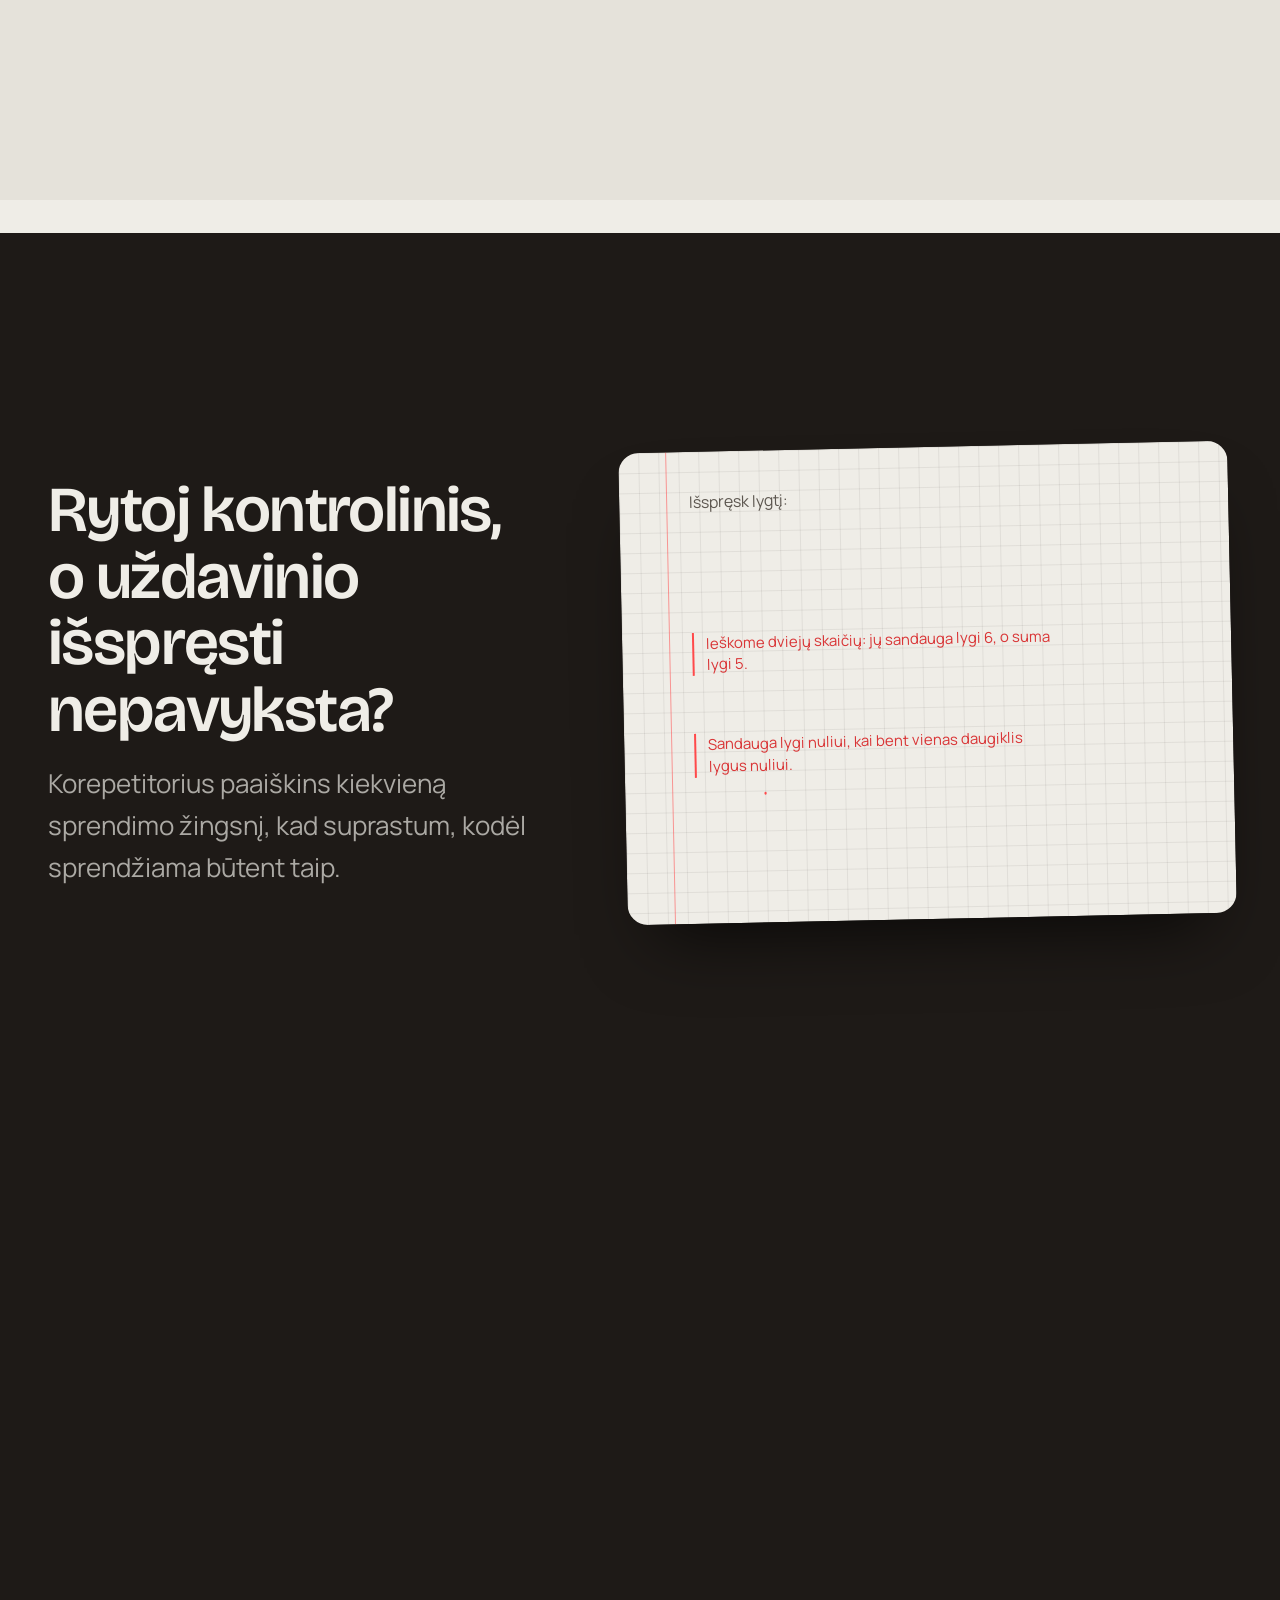
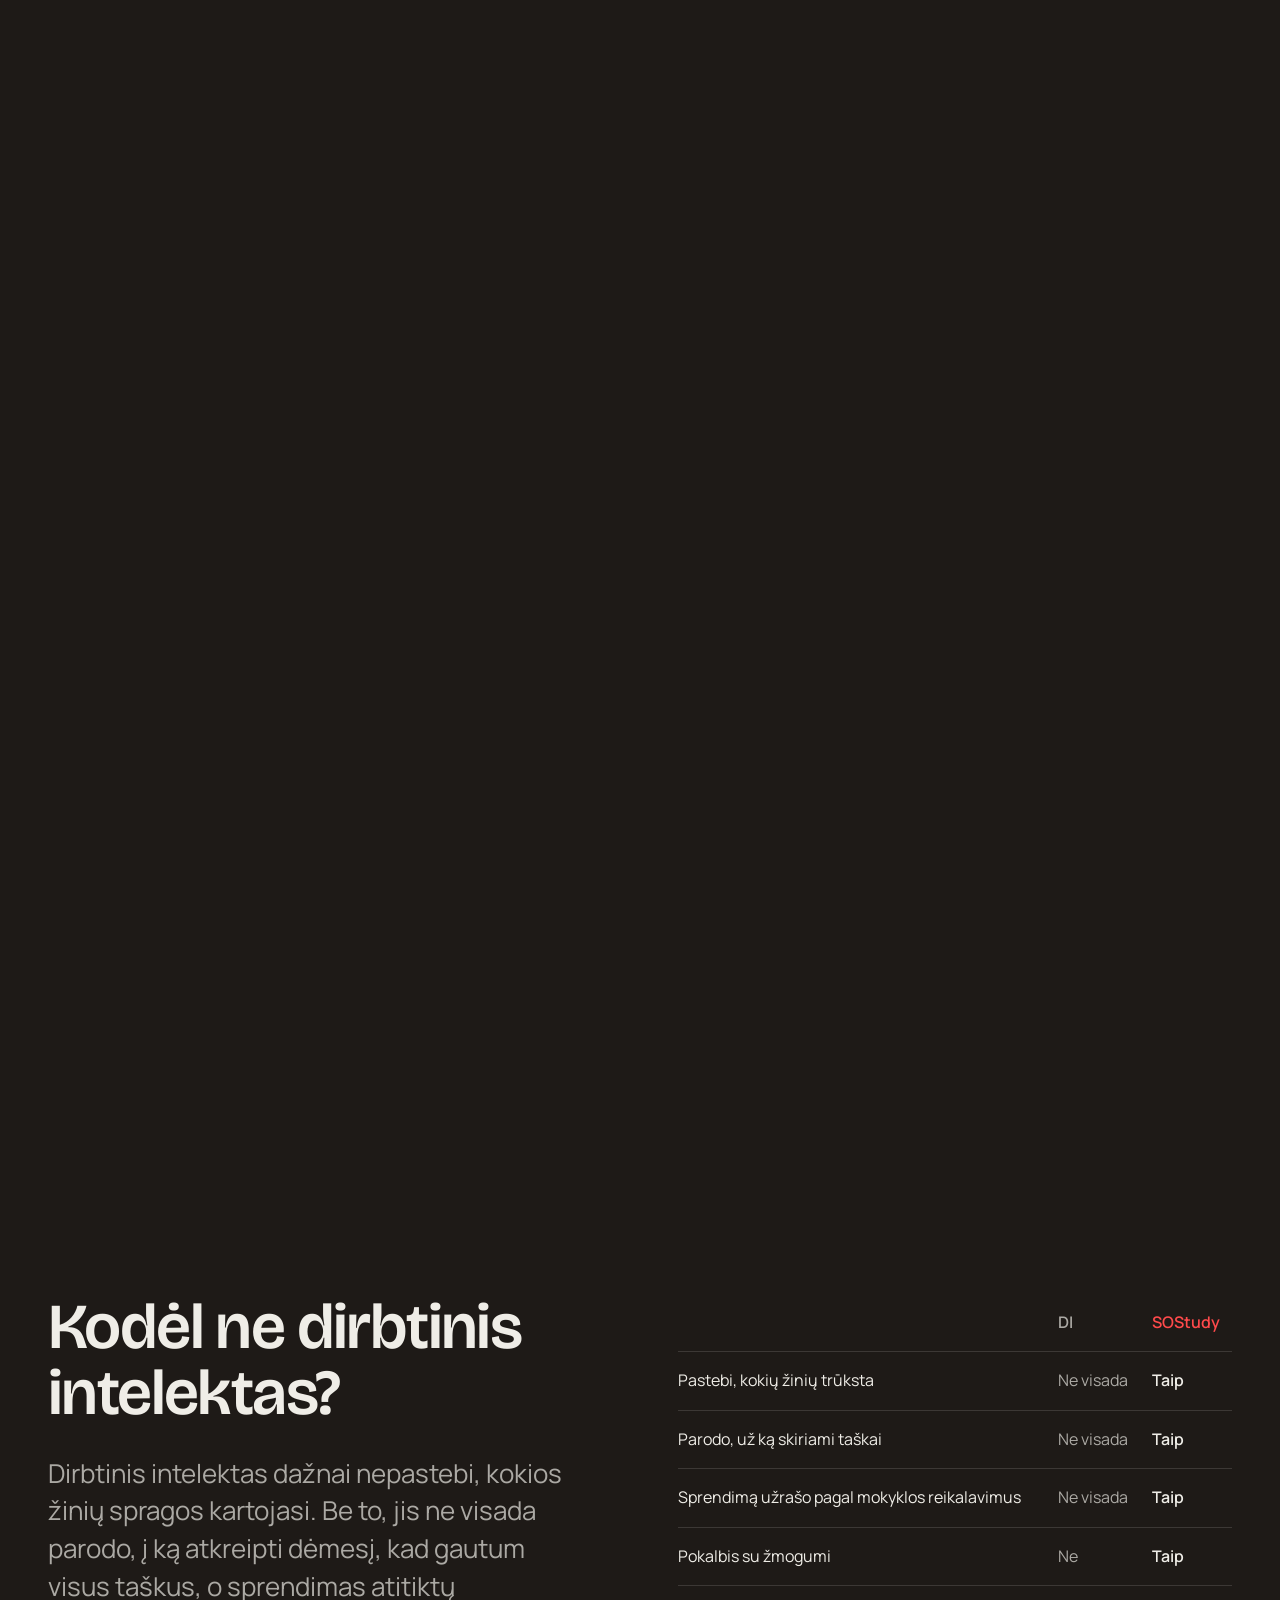
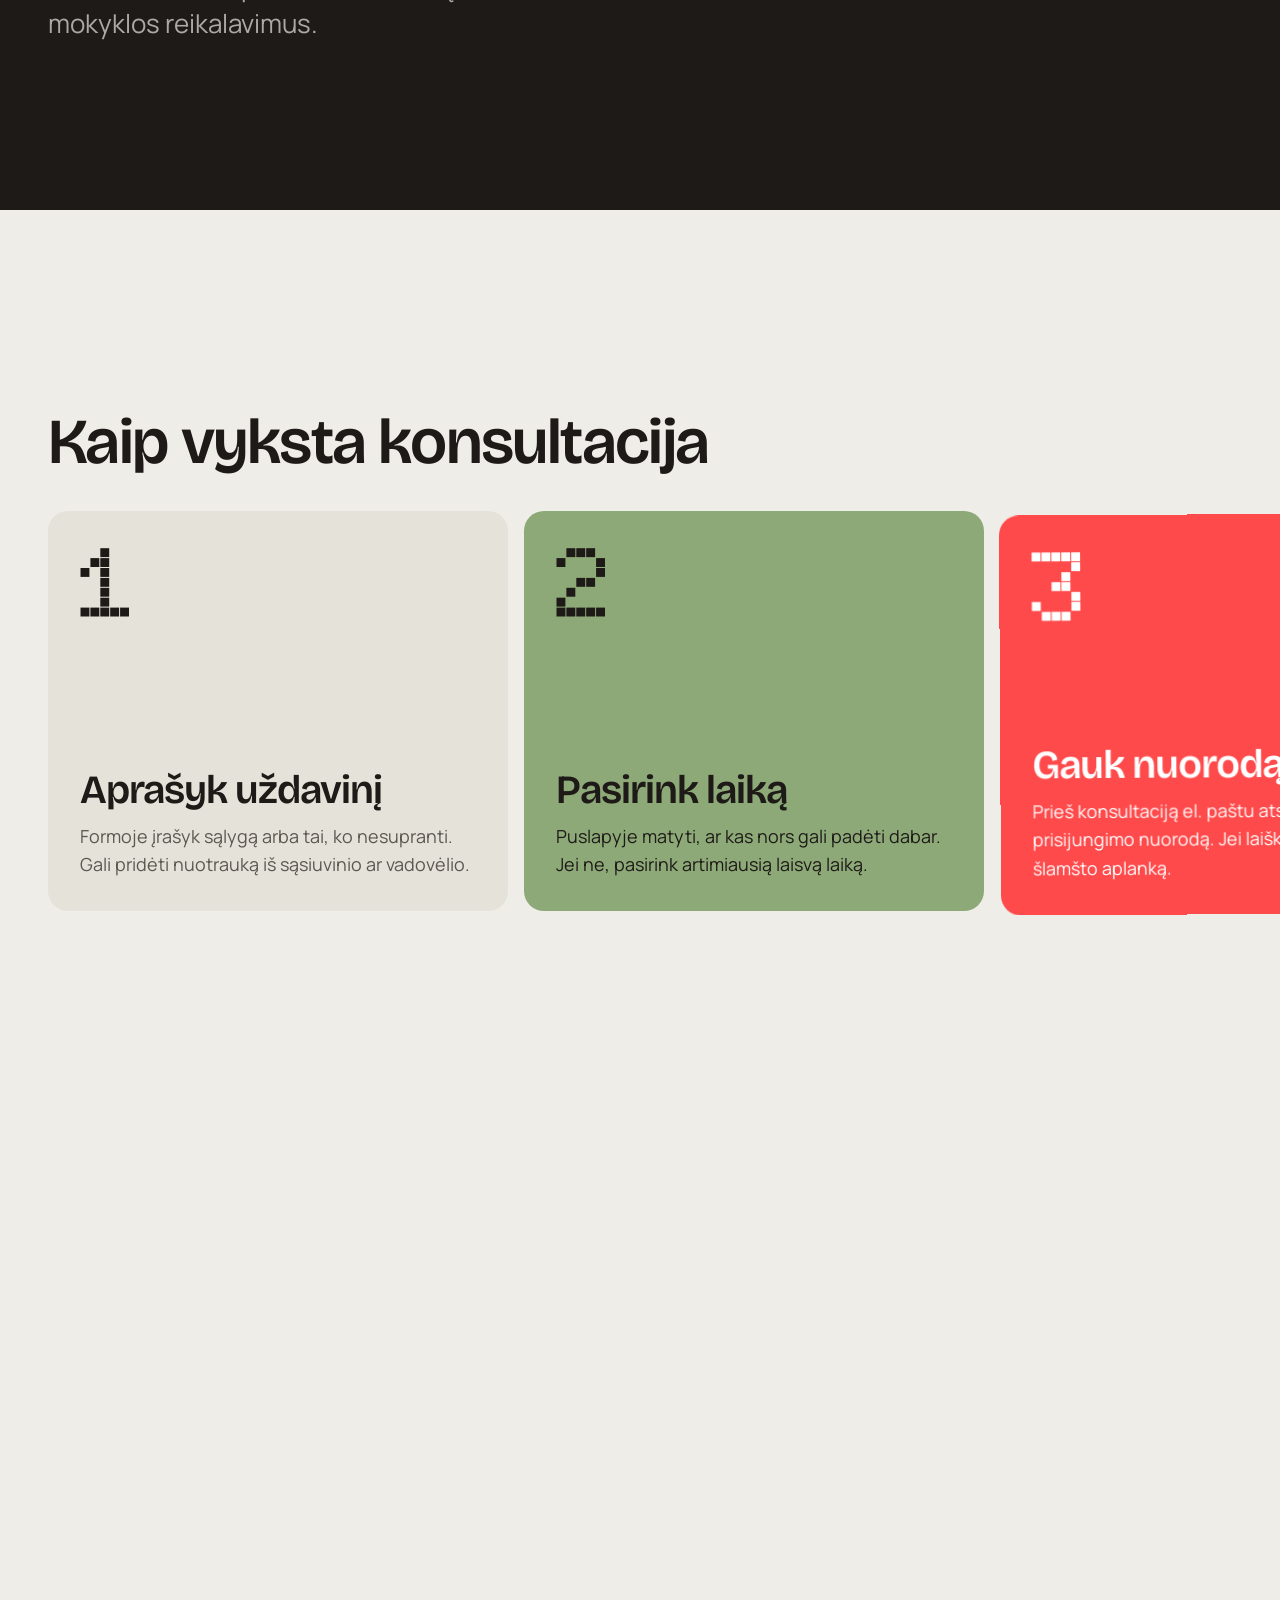
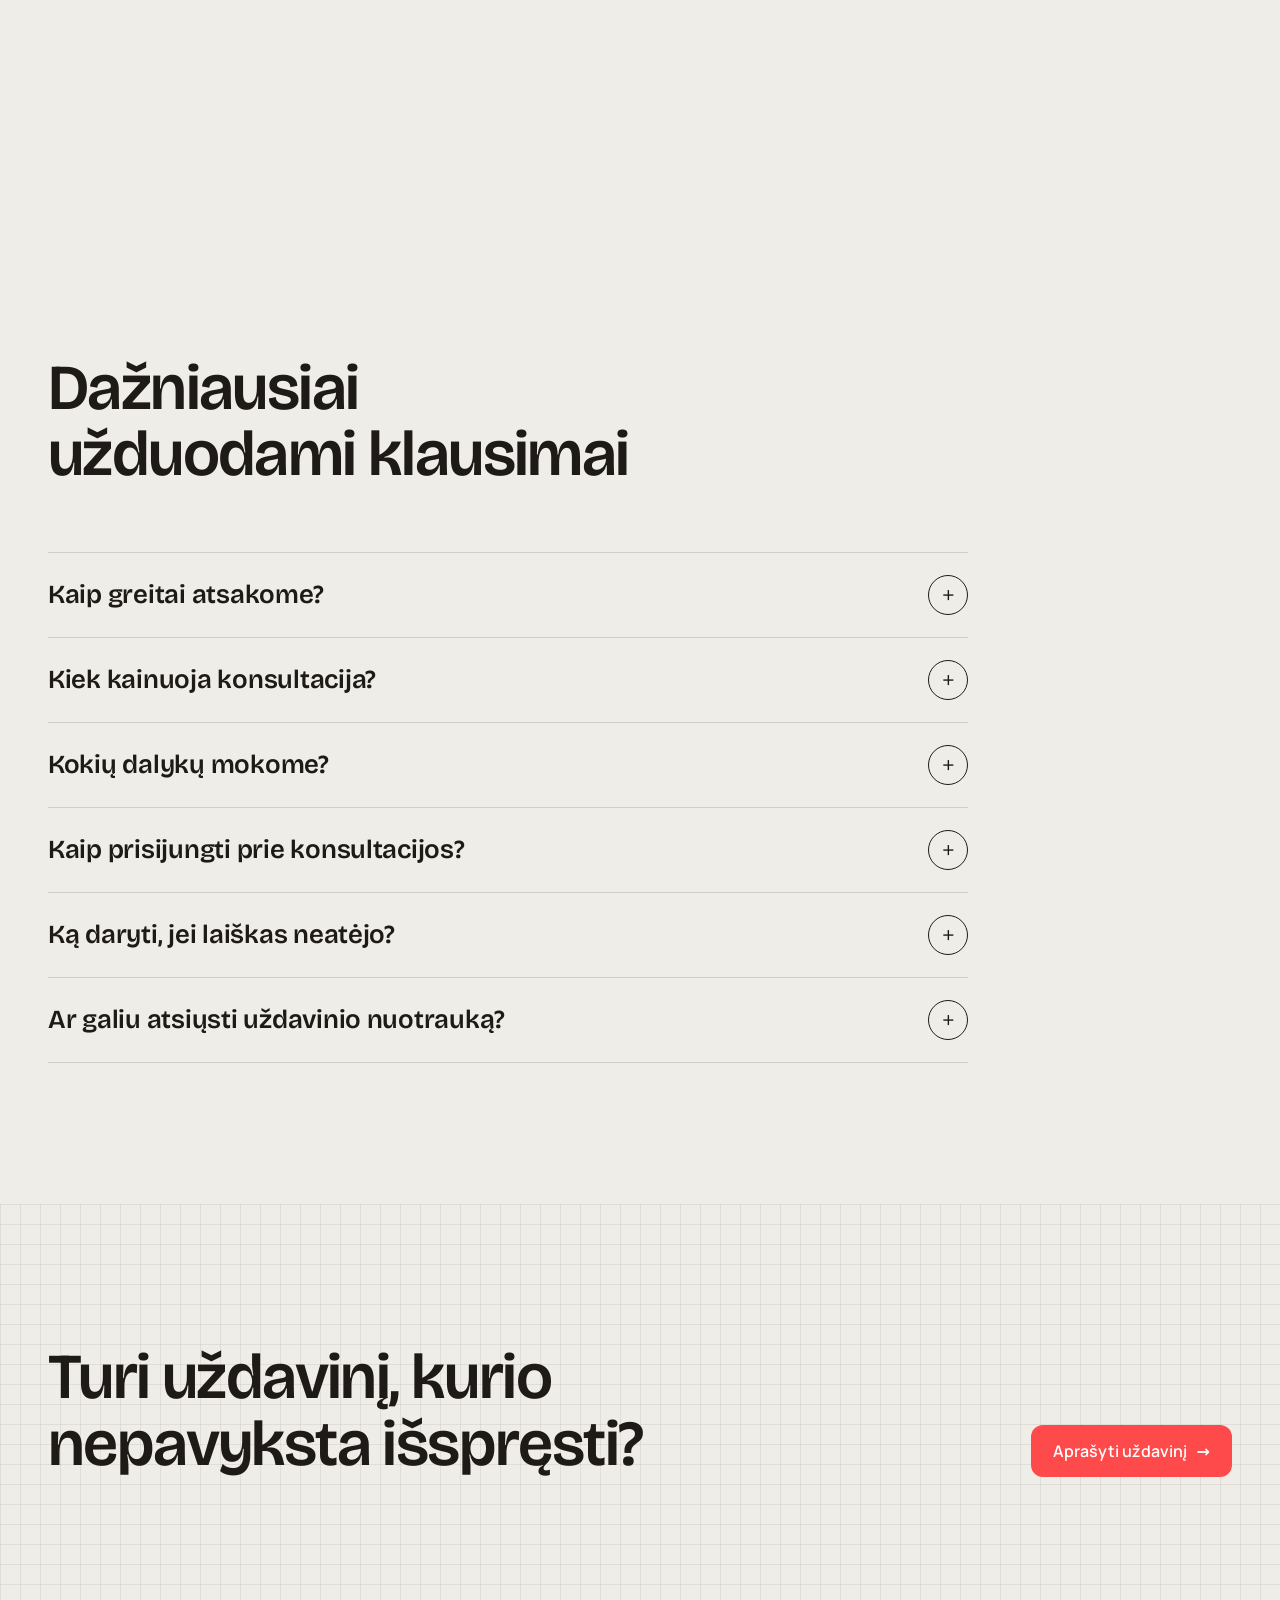
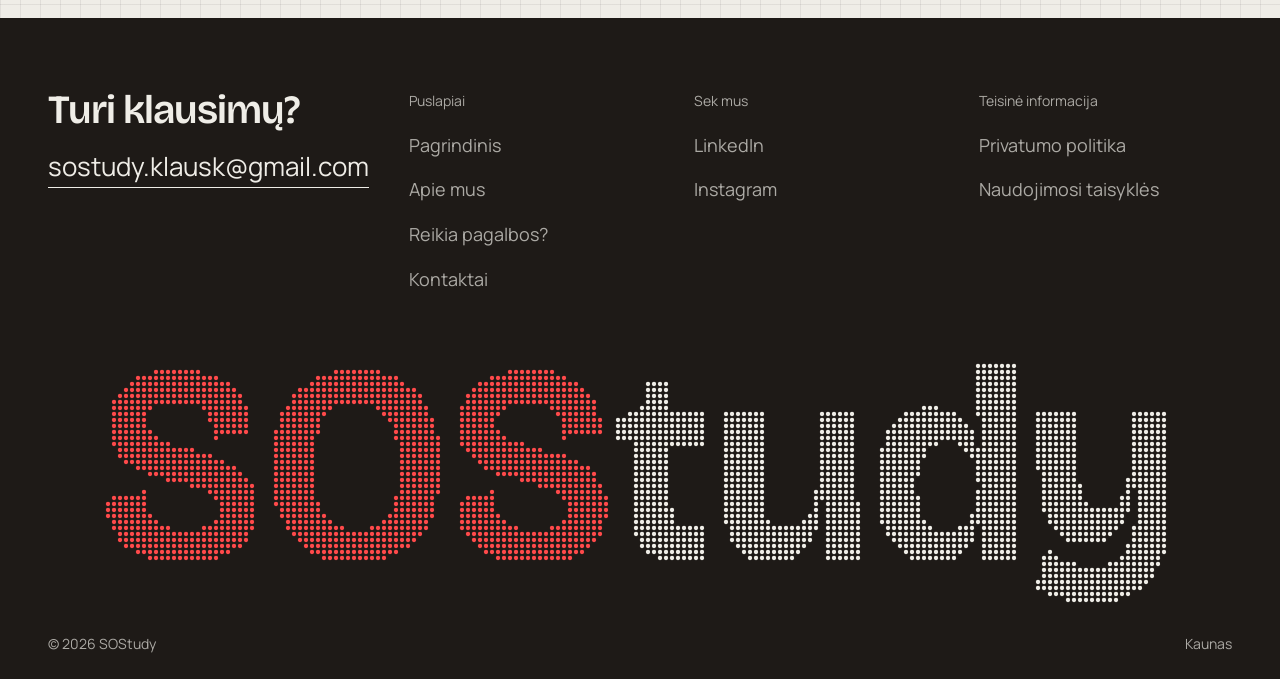
==== commit 431b53fd: "copy fixes" ====
--- a/index.html
+++ b/index.html
@@ -4,14 +4,14 @@
   <meta charset="utf-8">
   <meta name="viewport" content="width=device-width, initial-scale=1, viewport-fit=cover">
   <title>SOStudy · Greitoji matematikos pagalba 1–12 klasių mokiniams</title>
-  <meta name="description" content="Įstrigai sprendžiant matematikos uždavinį? Profesionalus korepetitorius paaiškins per kelias minutes, o mokėsi tik už konsultacijos laiką. Dabar iki 10 min. nemokamai.">
+  <meta name="description" content="Užstrigai sprendžiant matematikos uždavinį? Profesionalus korepetitorius paaiškins per kelias minutes, o mokėsi tik už konsultacijos laiką. Dabar iki 10 min. nemokamai.">
   <link rel="canonical" href="https://sostudy.lt/">
   <meta property="og:type" content="website">
   <meta property="og:locale" content="lt_LT">
   <meta property="og:site_name" content="SOStudy">
   <meta property="og:url" content="https://sostudy.lt/">
   <meta property="og:title" content="SOStudy · Greitoji matematikos pagalba 1–12 klasių mokiniams">
-  <meta property="og:description" content="Įstrigai sprendžiant matematikos uždavinį? Profesionalus korepetitorius paaiškins per kelias minutes, o mokėsi tik už konsultacijos laiką. Dabar iki 10 min. nemokamai.">
+  <meta property="og:description" content="Užstrigai sprendžiant matematikos uždavinį? Profesionalus korepetitorius paaiškins per kelias minutes, o mokėsi tik už konsultacijos laiką. Dabar iki 10 min. nemokamai.">
   <meta property="og:image" content="https://sostudy.lt/assets/img/og.png">
   <meta name="twitter:card" content="summary_large_image">
   <meta name="theme-color" content="#efede7">
@@ -88,7 +88,7 @@
     <div class="wrap">
       <div class="hero-grid">
         <div class="hero-copy">
-          <h1>Įstrigai sprendžiant <span class="dot">uždavinį?</span></h1>
+          <h1>Užstrigai sprendžiant <span class="dot">uždavinį?</span></h1>
           <p class="hero-sub">Profesionalus korepetitorius paaiškins per kelias minutes. Mokėsi tik už tą laiką, kurio prireikė.</p>
           <div class="hero-cta">
             <a href="/reikia-pagalbos/" class="btn btn-red">Išbandyti nemokamai <span class="arr" aria-hidden="true">→</span></a>
--- a/assets/css/style.css
+++ b/assets/css/style.css
@@ -128,12 +128,22 @@
 }
 .site-head.is-hidden { transform: translateY(-120%); }
 .head-bar {
+  position: relative;
   display: flex; align-items: center; gap: 12px;
   padding: 8px 8px 8px 18px;
+  border: 1px solid var(--line); border-radius: var(--r);
+}
+/* blur lives on a pseudo-element: backdrop-filter on the bar itself would trap the fixed mobile menu inside it */
+.head-bar::before {
+  content: ""; position: absolute; inset: 0; z-index: -2; border-radius: inherit;
   background: rgba(239, 237, 231, .88);
   backdrop-filter: blur(12px); -webkit-backdrop-filter: blur(12px);
-  border: 1px solid var(--line); border-radius: var(--r);
-}
+}
+.nav-open .head-bar { border-color: transparent; }
+.nav-open .head-bar::before { opacity: 0; }
+.nav-open .logo { color: var(--on-night); position: relative; }
+.nav-open .burger { background: var(--paper); color: var(--ink); margin-left: auto; }
+.nav-open .head-cta { display: none; }
 .logo { display: flex; align-items: baseline; font: 700 21px/1 var(--f-display); letter-spacing: -.03em; }
 .logo .sos { font-family: var(--f-dot); font-weight: 900; color: var(--red); font-size: 24px; letter-spacing: 0; }
 .nav { display: flex; align-items: center; gap: 2px; margin-left: auto; }
@@ -173,7 +183,7 @@
   .burger { display: grid; }
   .head-cta { display: inline-flex; margin-left: auto; }
   .nav {
-    position: fixed; inset: 0; z-index: -1;
+    position: fixed; inset: 0; z-index: -1; height: 100dvh;
     flex-direction: column; align-items: flex-start; justify-content: center; gap: 4px; margin: 0;
     padding: max(96px, env(safe-area-inset-top)) var(--gut-r) max(40px, env(safe-area-inset-bottom)) var(--gut-l);
     background: var(--night); visibility: hidden; opacity: 0;
@@ -434,7 +444,9 @@
 .week-hint { margin: 10px 0 0; font-size: 13px; color: var(--on-night-2); }
 .own { margin-top: 22px; }
 .own .slots-h { display: block; margin: 0 0 10px; }
+.av { min-width: 0; }
 .own input {
+  min-width: 0; max-width: 100%;
   width: 100%; min-height: 48px; padding: 10px 14px; border-radius: var(--r-in);
   border: 1.5px solid rgba(239, 237, 231, .3); background: transparent; color: var(--on-night);
   font: 600 var(--fs-2)/1.2 var(--f-body); color-scheme: dark;
@@ -586,7 +598,7 @@
 .article-in { padding: clamp(22px, 4vw, 48px); }
 .article-in .muted { margin: 0; font-size: var(--fs-2); }
 .article-in h2 { font-size: var(--fs-5); margin: 10px 0 20px; }
-.article-in img { border-radius: var(--r-in); margin-bottom: 22px; }
+.article-in img { width: 100%; max-height: min(70vh, 640px); object-fit: cover; object-position: center 35%; border-radius: var(--r-in); margin-bottom: 22px; }
 .article-in p { color: var(--ink-2); }
 .article-close { position: sticky; top: 12px; float: right; margin: 12px 12px 0 0; z-index: 2; min-height: 44px; padding: 0 14px; border-radius: var(--r-in); border: 0; background: var(--ink); color: var(--paper); font-size: var(--fs-1); font-weight: 600; }
 
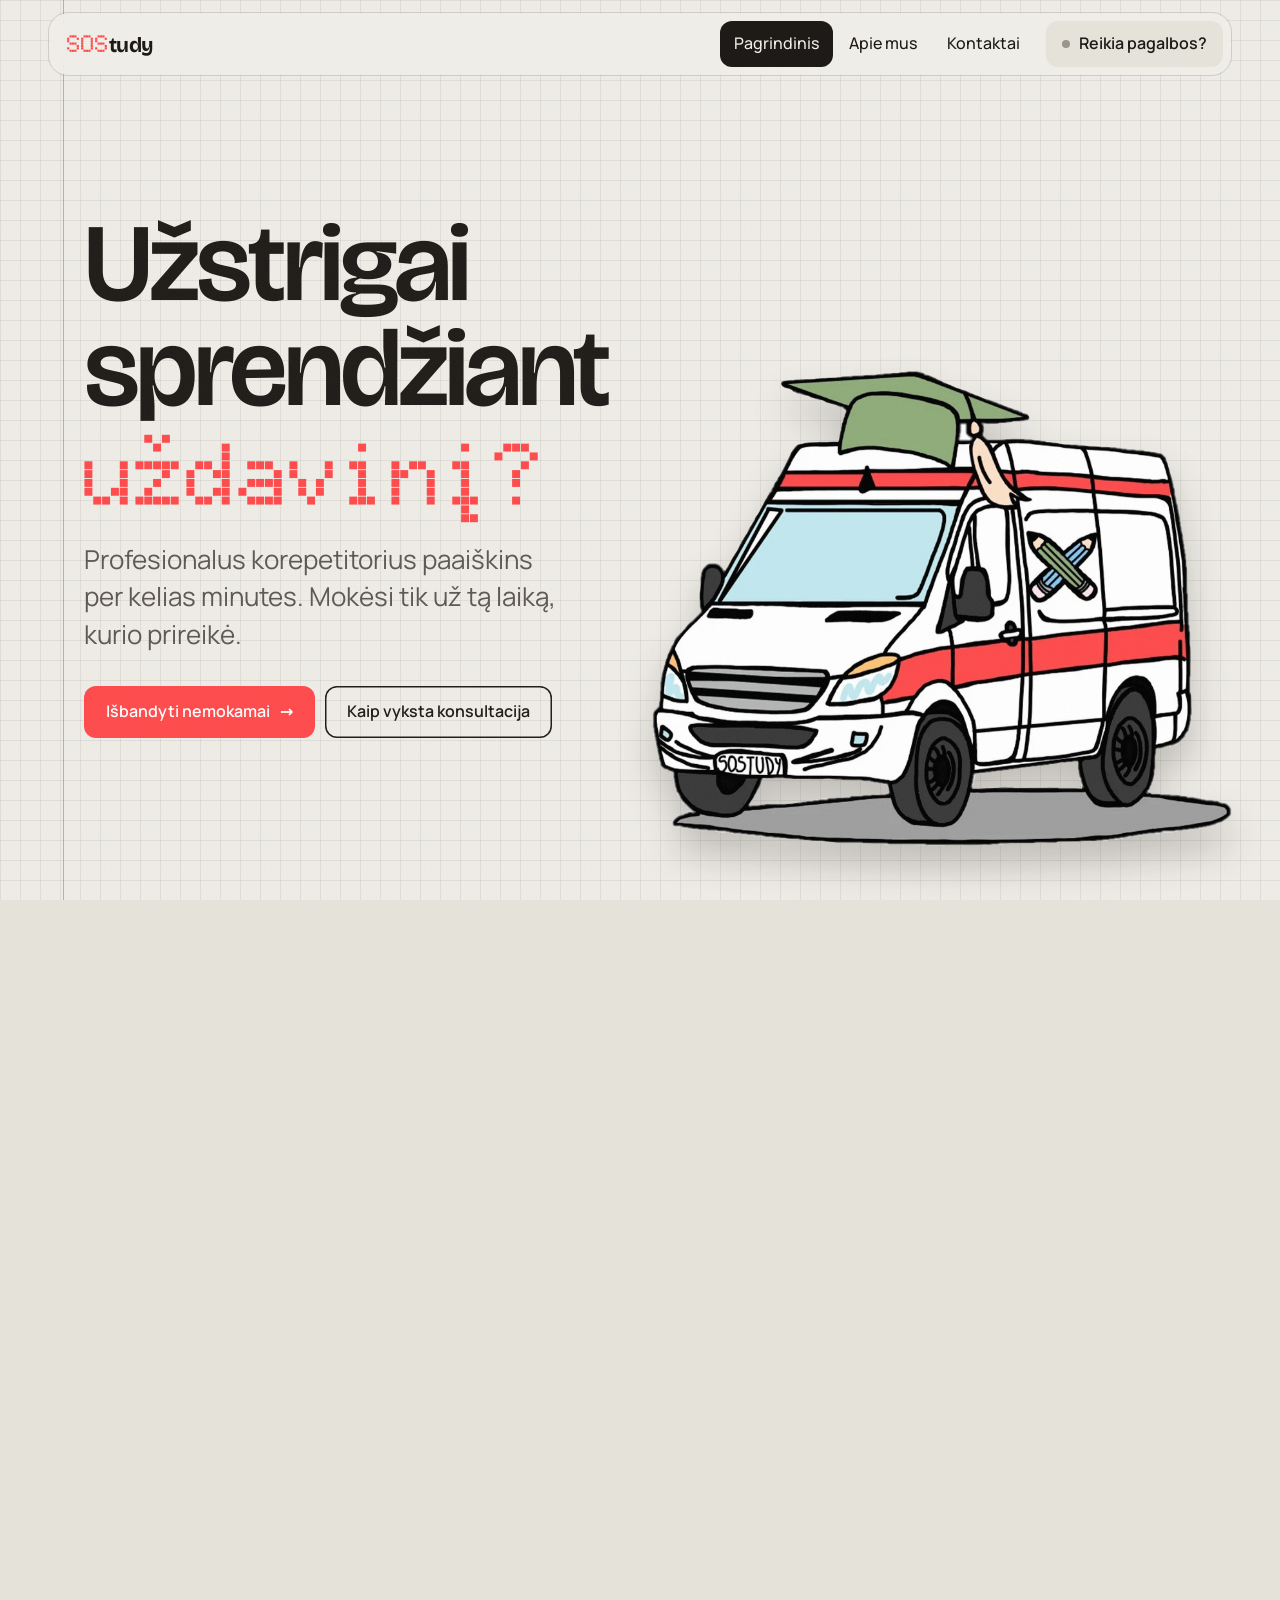
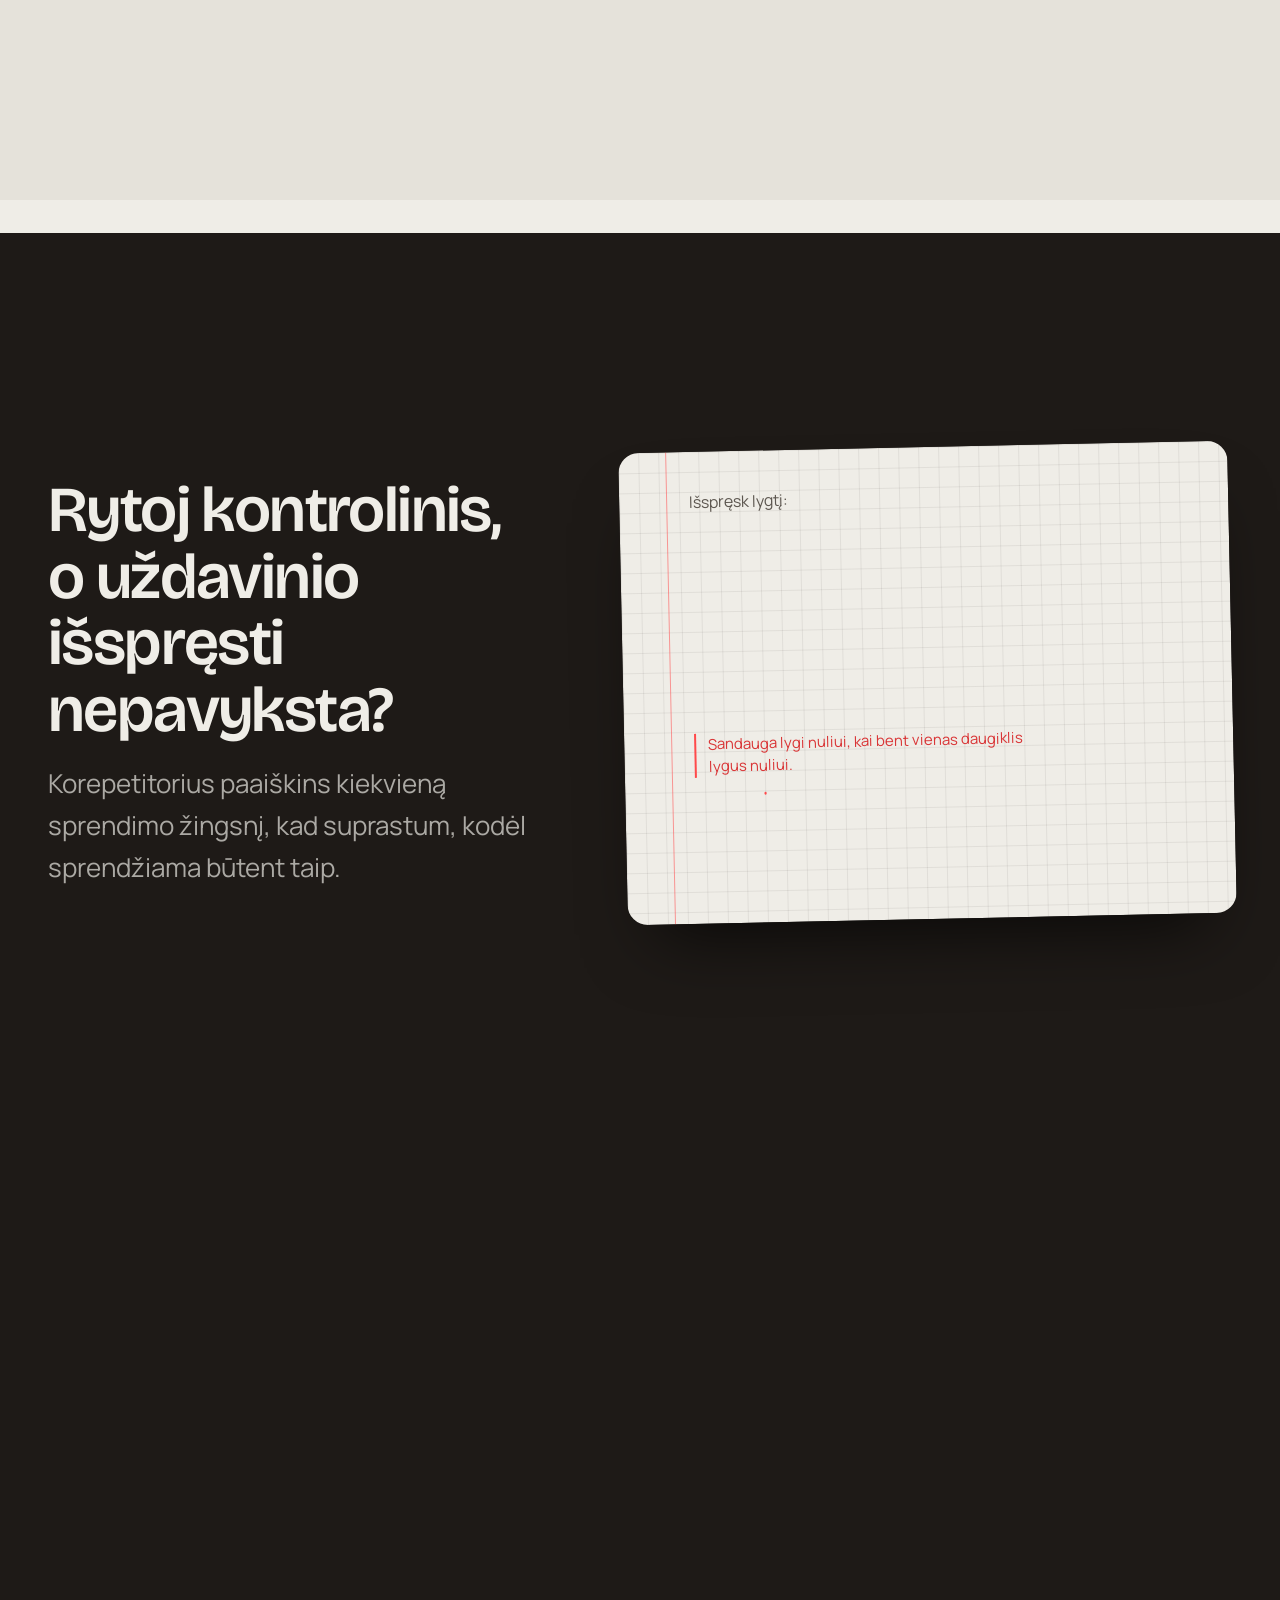
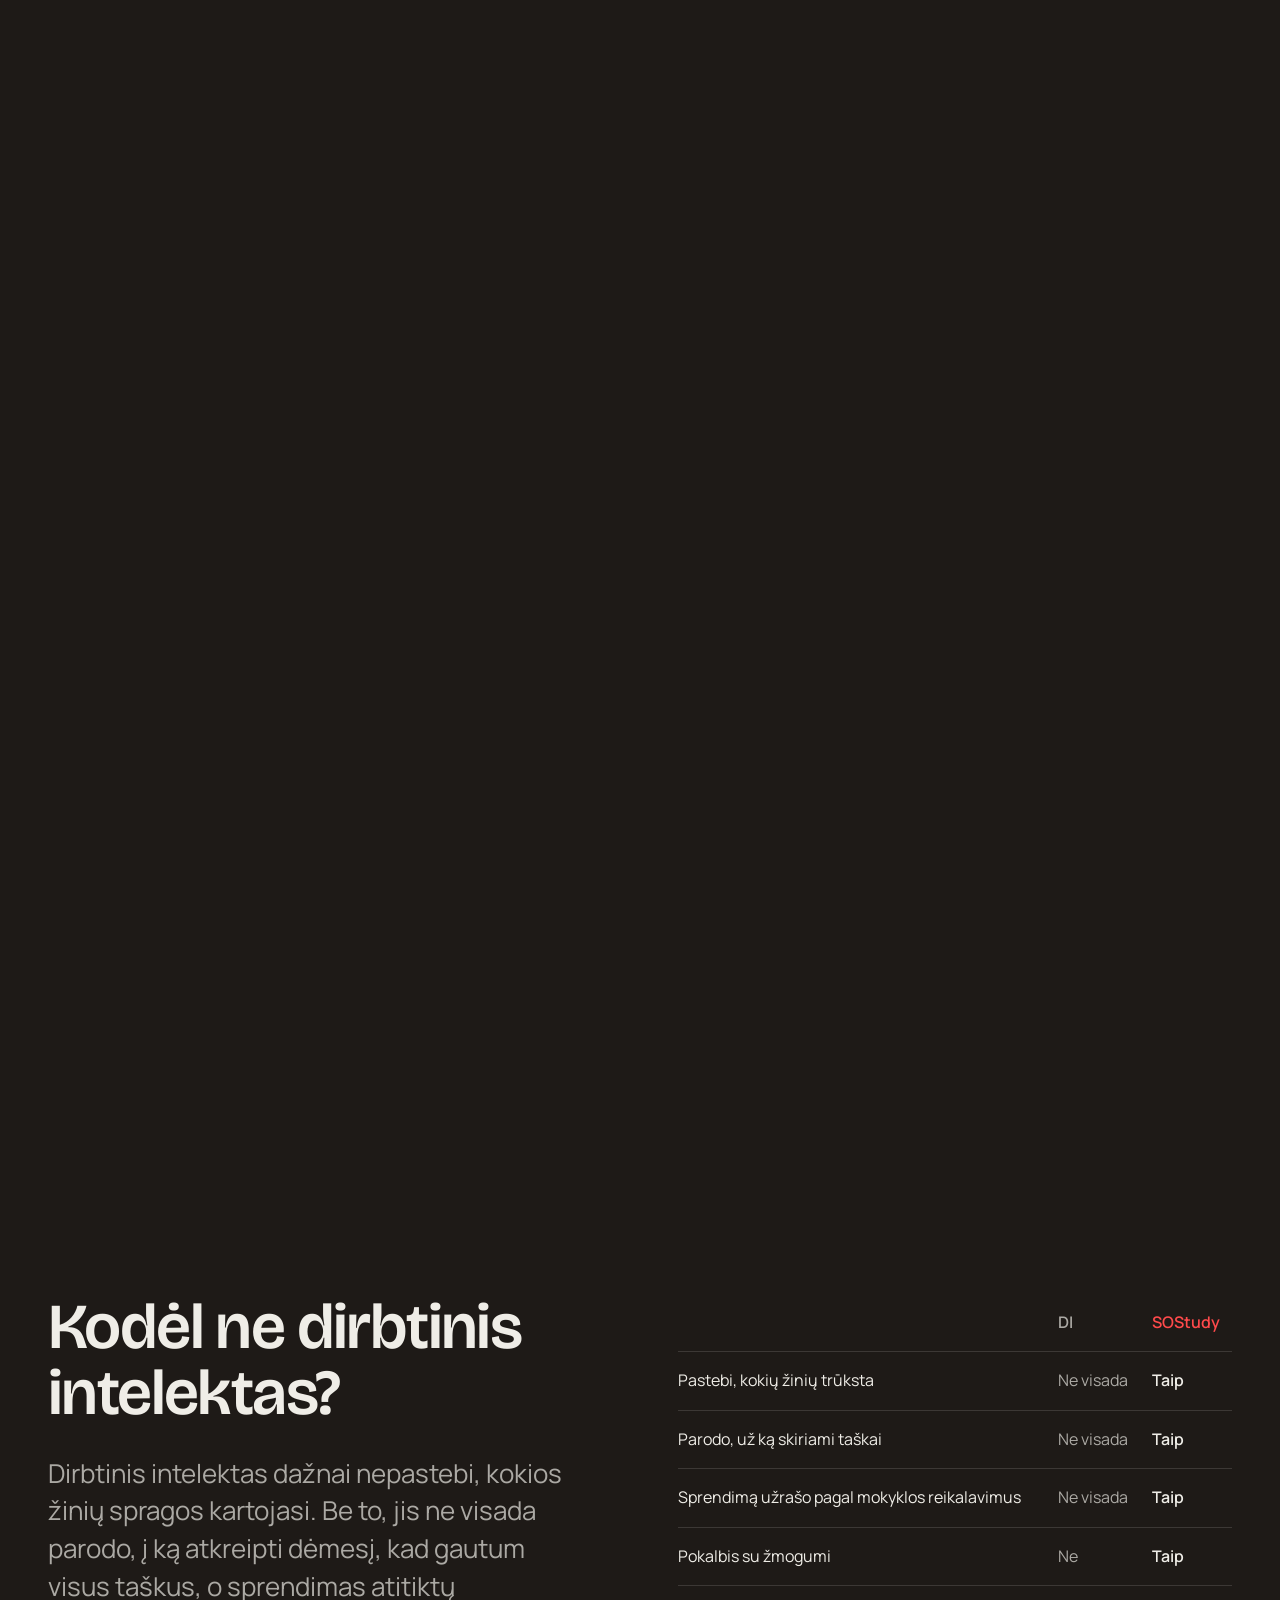
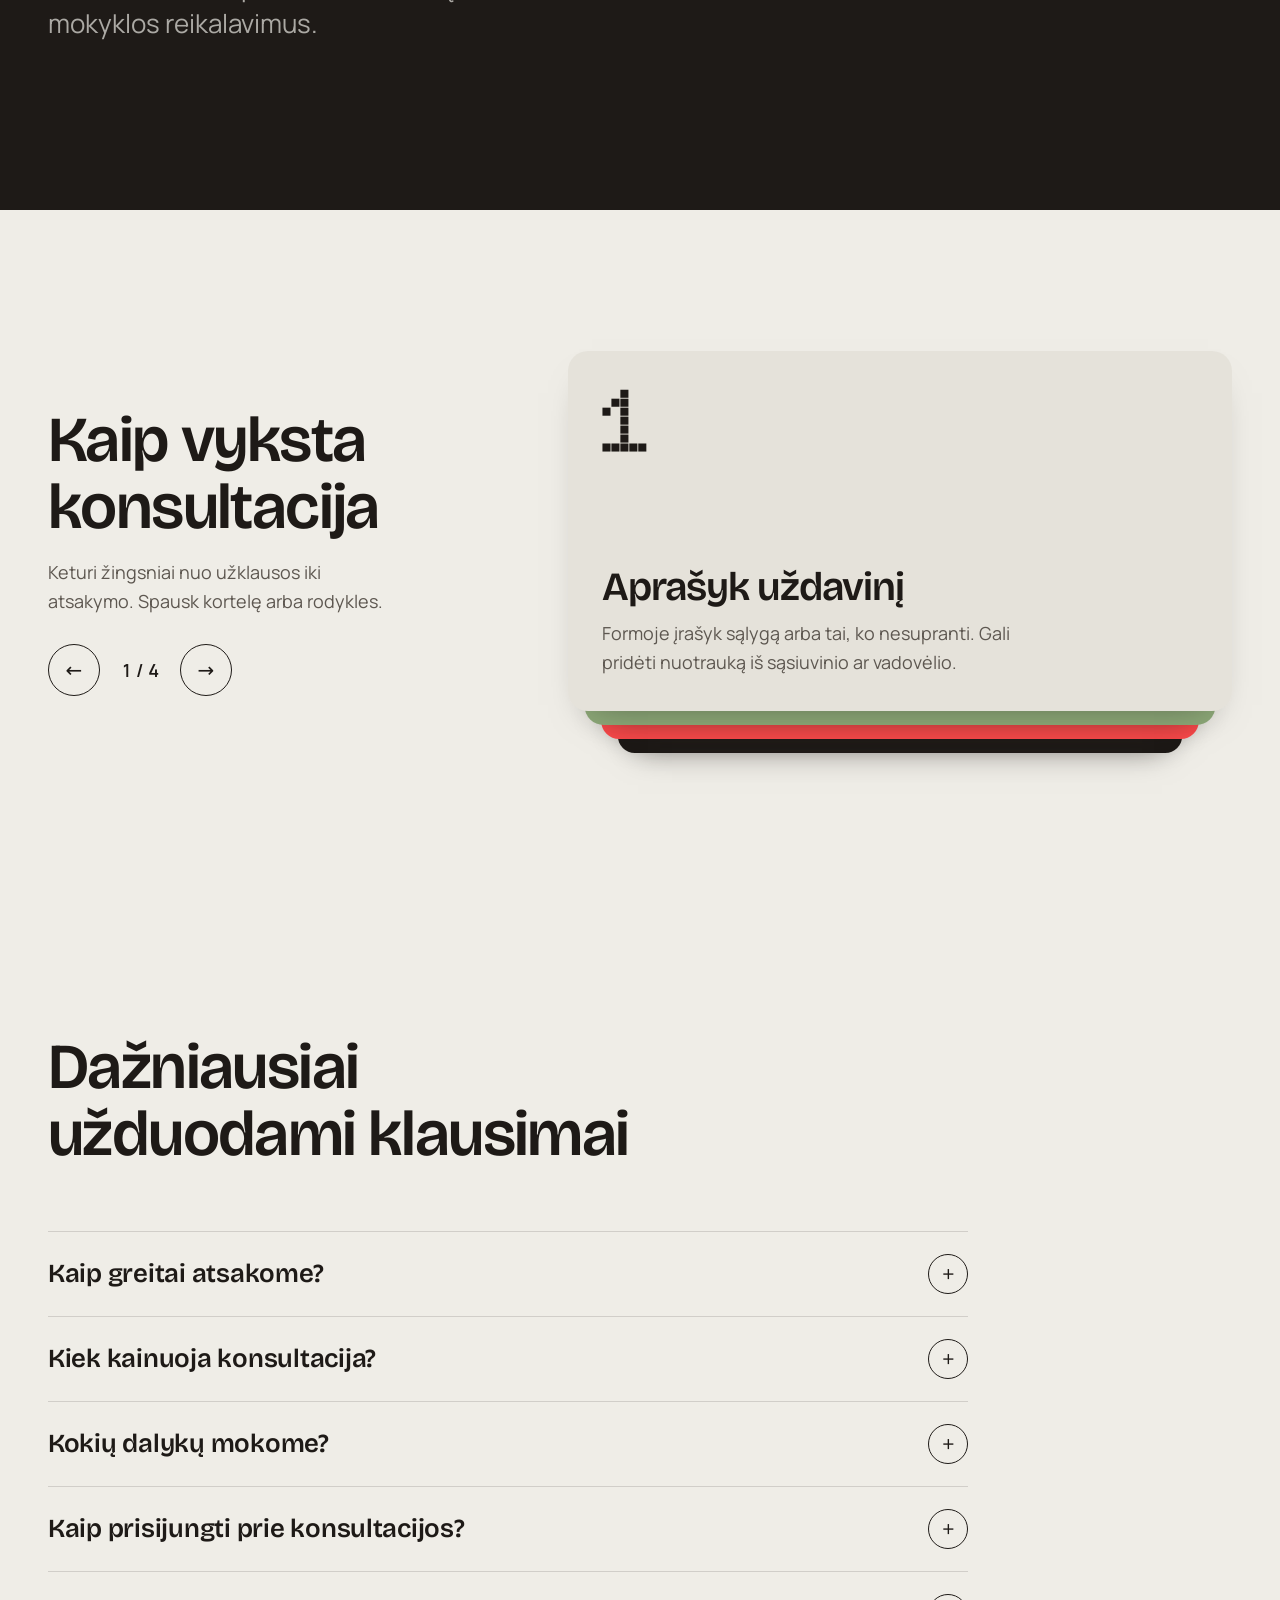
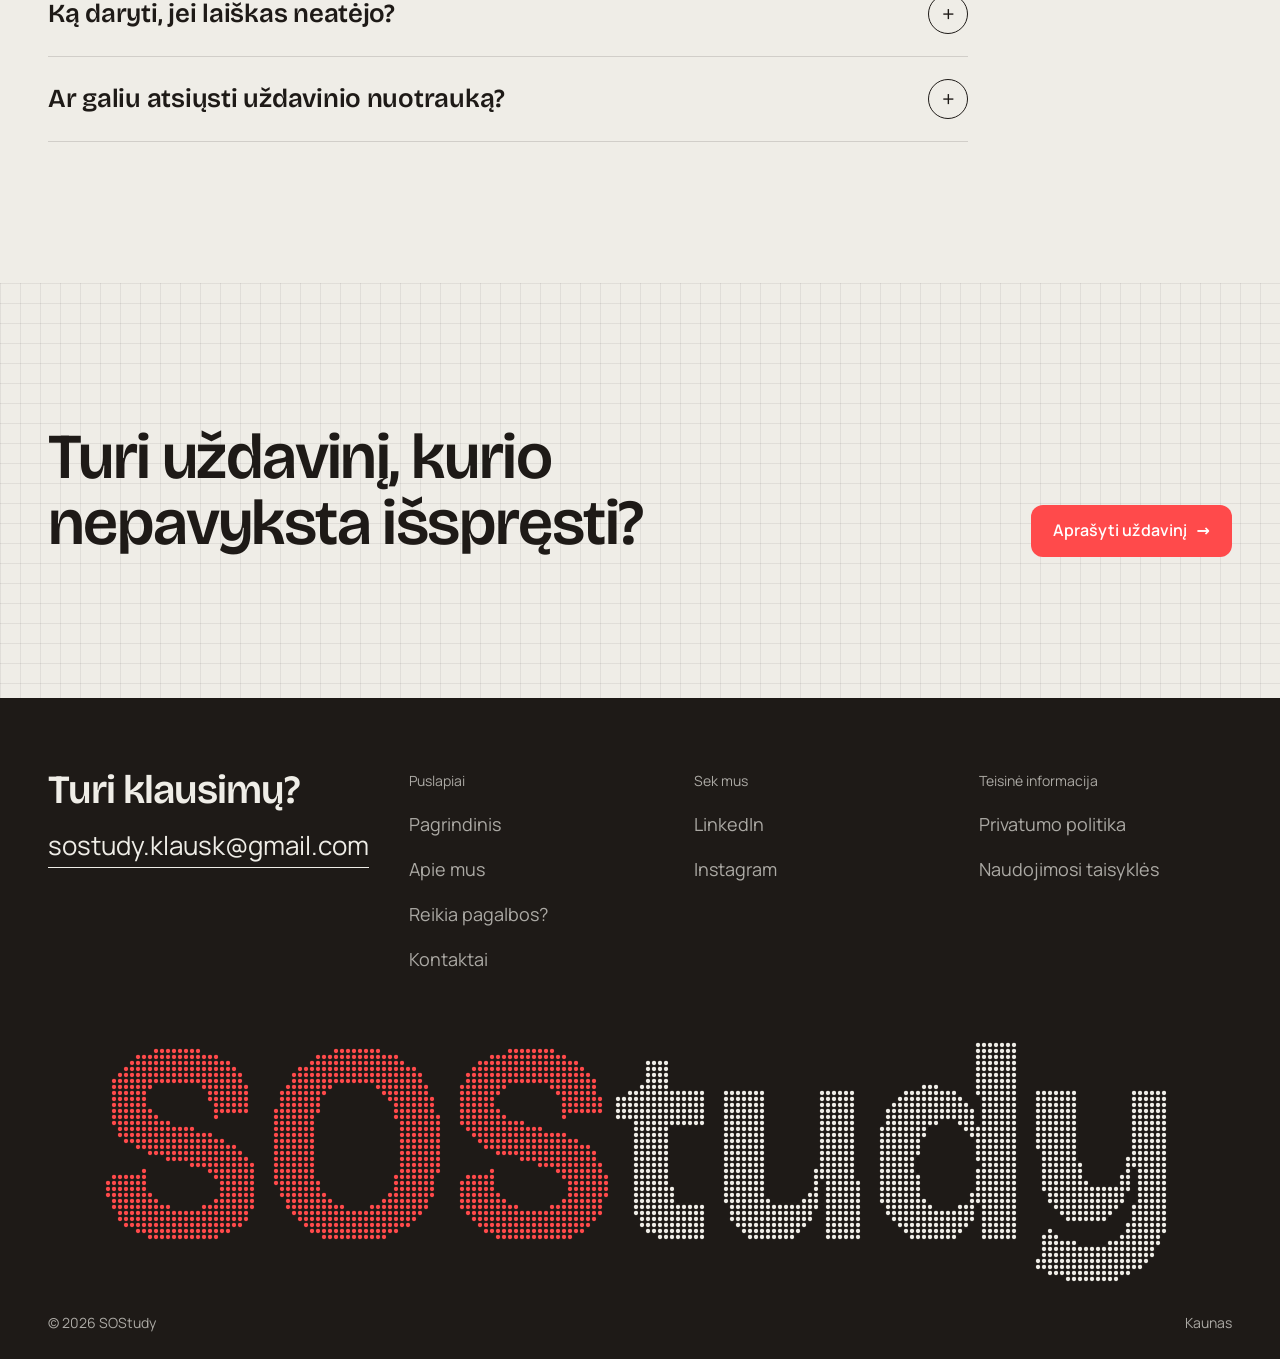
==== commit 7b2c9c44: "steps card stack" ====
--- a/index.html
+++ b/index.html
@@ -167,10 +167,18 @@
     </div>
   </section>
 
-  <section id="kaip" aria-labelledby="kaip-h">
-    <div class="steps-pin">
-      <div class="wrap"><h2 class="sec-title" id="kaip-h">Kaip vyksta konsultacija</h2></div>
-      <div class="steps-track" id="stepsTrack">
+  <section class="sec" id="kaip" aria-labelledby="kaip-h">
+    <div class="wrap how">
+      <div class="how-intro">
+        <h2 class="sec-title reveal" id="kaip-h">Kaip vyksta konsultacija</h2>
+        <p class="muted reveal">Keturi žingsniai nuo užklausos iki atsakymo. Spausk kortelę arba rodykles.</p>
+        <div class="stack-nav reveal">
+          <button type="button" id="stackPrev" aria-label="Ankstesnis žingsnis">←</button>
+          <span class="stack-count" id="stackCount" aria-live="polite">1 / 4</span>
+          <button type="button" id="stackNext" aria-label="Kitas žingsnis">→</button>
+        </div>
+      </div>
+      <div class="stack reveal" id="stack" data-cursor="Toliau">
         <article class="step s1"><span class="dot" aria-hidden="true">1</span><div><h3>Aprašyk uždavinį</h3><p>Formoje įrašyk sąlygą arba tai, ko nesupranti. Gali pridėti nuotrauką iš sąsiuvinio ar vadovėlio.</p></div></article>
         <article class="step s2"><span class="dot" aria-hidden="true">2</span><div><h3>Pasirink laiką</h3><p>Puslapyje matyti, ar kas nors gali padėti dabar. Jei ne, pasirink artimiausią laisvą laiką.</p></div></article>
         <article class="step s3"><span class="dot" aria-hidden="true">3</span><div><h3>Gauk nuorodą</h3><p>Prieš konsultaciją el. paštu atsiųsime prisijungimo nuorodą. Jei laiško nėra, patikrink šlamšto aplanką.</p></div></article>
--- a/assets/css/style.css
+++ b/assets/css/style.css
@@ -321,33 +321,40 @@
 }
 @media (max-width: 420px) { .nb { --margin: 20px; transform: none; } .nb-line .m { white-space: normal; } }
 
-/* ============ Steps (horizontal) ============ */
-.steps-pin { min-height: 100svh; min-height: 100dvh; display: flex; flex-direction: column; justify-content: center; padding-block: clamp(72px, 10vh, 120px); overflow: hidden; }
-.steps-pin .sec-title { margin-bottom: clamp(24px, 4vh, 48px); }
-.steps-track { display: flex; gap: 16px; padding-inline: max(var(--gut-l), calc((100vw - var(--max)) / 2)) max(var(--gut-r), calc((100vw - var(--max)) / 2)); width: max-content; }
-.step {
-  width: min(70vw, 460px); min-height: min(50vh, 400px); flex: none;
-  padding: clamp(22px, 3vw, 32px); border-radius: var(--r);
+/* ============ Steps (card stack) ============ */
+.how { display: grid; grid-template-columns: minmax(0, .8fr) minmax(0, 1.2fr); gap: clamp(32px, 6vw, 96px); align-items: center; }
+.how-intro .sec-title { margin-bottom: 18px; }
+.how-intro .muted { max-width: 32ch; margin-bottom: 28px; }
+@media (max-width: 860px) { .how { grid-template-columns: 1fr; } .how-intro { order: 0; } }
+.stack-nav { display: flex; align-items: center; gap: 12px; }
+.stack-nav button { width: 52px; height: 52px; border-radius: 50%; border: 1.5px solid var(--ink); background: none; font-size: 20px; transition: background .2s, color .2s; }
+.stack-nav button:hover { background: var(--ink); color: var(--paper); }
+.stack-nav button:active { transform: translateY(1px); }
+.stack-count { min-width: 56px; text-align: center; font-weight: 600; font-variant-numeric: tabular-nums; }
+.stack { --off: 14px; display: grid; padding: 0 0 calc(var(--off) * 3); touch-action: pan-y; user-select: none; outline: none; }
+.stack:focus-visible { outline: 2px solid var(--red); outline-offset: 6px; border-radius: var(--r); }
+.stack .step {
+  grid-area: 1 / 1; width: 100%; min-height: clamp(300px, 40vh, 400px);
+  padding: clamp(22px, 3vw, 34px); border-radius: var(--r);
   display: flex; flex-direction: column; justify-content: space-between; gap: 32px;
-}
-.step .dot { font-size: clamp(56px, min(9vw, 11vh), 120px); line-height: .8; }
+  transform: translateY(calc(var(--k) * var(--off))) scale(calc(1 - var(--k) * .05));
+  transform-origin: bottom center; z-index: calc(10 - var(--k));
+  box-shadow: 0 18px 36px -24px rgba(30, 26, 23, .5);
+  transition: transform .5s var(--ease), opacity .4s;
+  cursor: pointer;
+}
+.stack .step.out { transform: translate(-60%, 0) rotate(-8deg); opacity: 0; z-index: 20; }
+.stack .step.instant { transition: none; }
+.step .dot { font-size: clamp(56px, 7vw, 104px); line-height: .8; }
 .step h3 { font-size: var(--fs-5); margin-bottom: 10px; }
-.step p { margin: 0; max-width: 36ch; }
+.step p { margin: 0; max-width: 38ch; }
 .step.s1 { background: var(--paper-2); }
 .step.s1 p { color: var(--ink-2); }
 .step.s2 { background: var(--green); }
 .step.s3 { background: var(--red); color: #fff; }
 .step.s4 { background: var(--ink); color: var(--paper); }
 .step.s4 p { color: var(--on-night-2); }
-/* stacked when there is no room to pin */
-@media (max-width: 760px), (max-height: 600px) {
-  .steps-pin { min-height: 0; }
-  .steps-track { flex-direction: column; width: auto; }
-  .step { width: 100%; min-height: 0; }
-}
-@media (min-width: 560px) and (max-width: 760px), (min-width: 560px) and (max-height: 600px) {
-  .steps-track { display: grid; grid-template-columns: 1fr 1fr; }
-}
+@media (max-width: 500px) { .stack { --off: 10px; } }
 
 /* ============ FAQ ============ */
 .faq { border-top: 1px solid var(--line); max-width: 920px; }
@@ -672,3 +679,14 @@
   .solve { height: auto; }
   .solve-sticky { position: relative; height: auto; padding-block: 120px; }
 }
+
+/* ============ Waiting game ============ */
+.game { margin-top: 22px; }
+.game-bar { display: flex; align-items: center; justify-content: space-between; gap: 12px; margin-bottom: 10px; }
+.game-bar p { margin: 0; font-size: var(--fs-2); color: var(--on-night-2); }
+.game-bar button { flex: none; min-height: 40px; padding: 0 14px; border-radius: var(--r-in); border: 1.5px solid rgba(239, 237, 231, .3); background: none; color: var(--on-night); font-size: var(--fs-1); font-weight: 600; }
+.game-bar button:hover { border-color: var(--on-night); }
+#gameCanvas { display: block; width: 100%; aspect-ratio: 600 / 260; border-radius: var(--r-in); background: rgba(239, 237, 231, .05); cursor: pointer; touch-action: manipulation; }
+#gameCanvas:focus-visible { outline: 2px solid var(--red); outline-offset: 3px; }
+.game-score { display: flex; justify-content: space-between; margin: 10px 0 0; font-size: var(--fs-2); color: var(--on-night-2); }
+.game-score b { color: var(--on-night); font-variant-numeric: tabular-nums; }
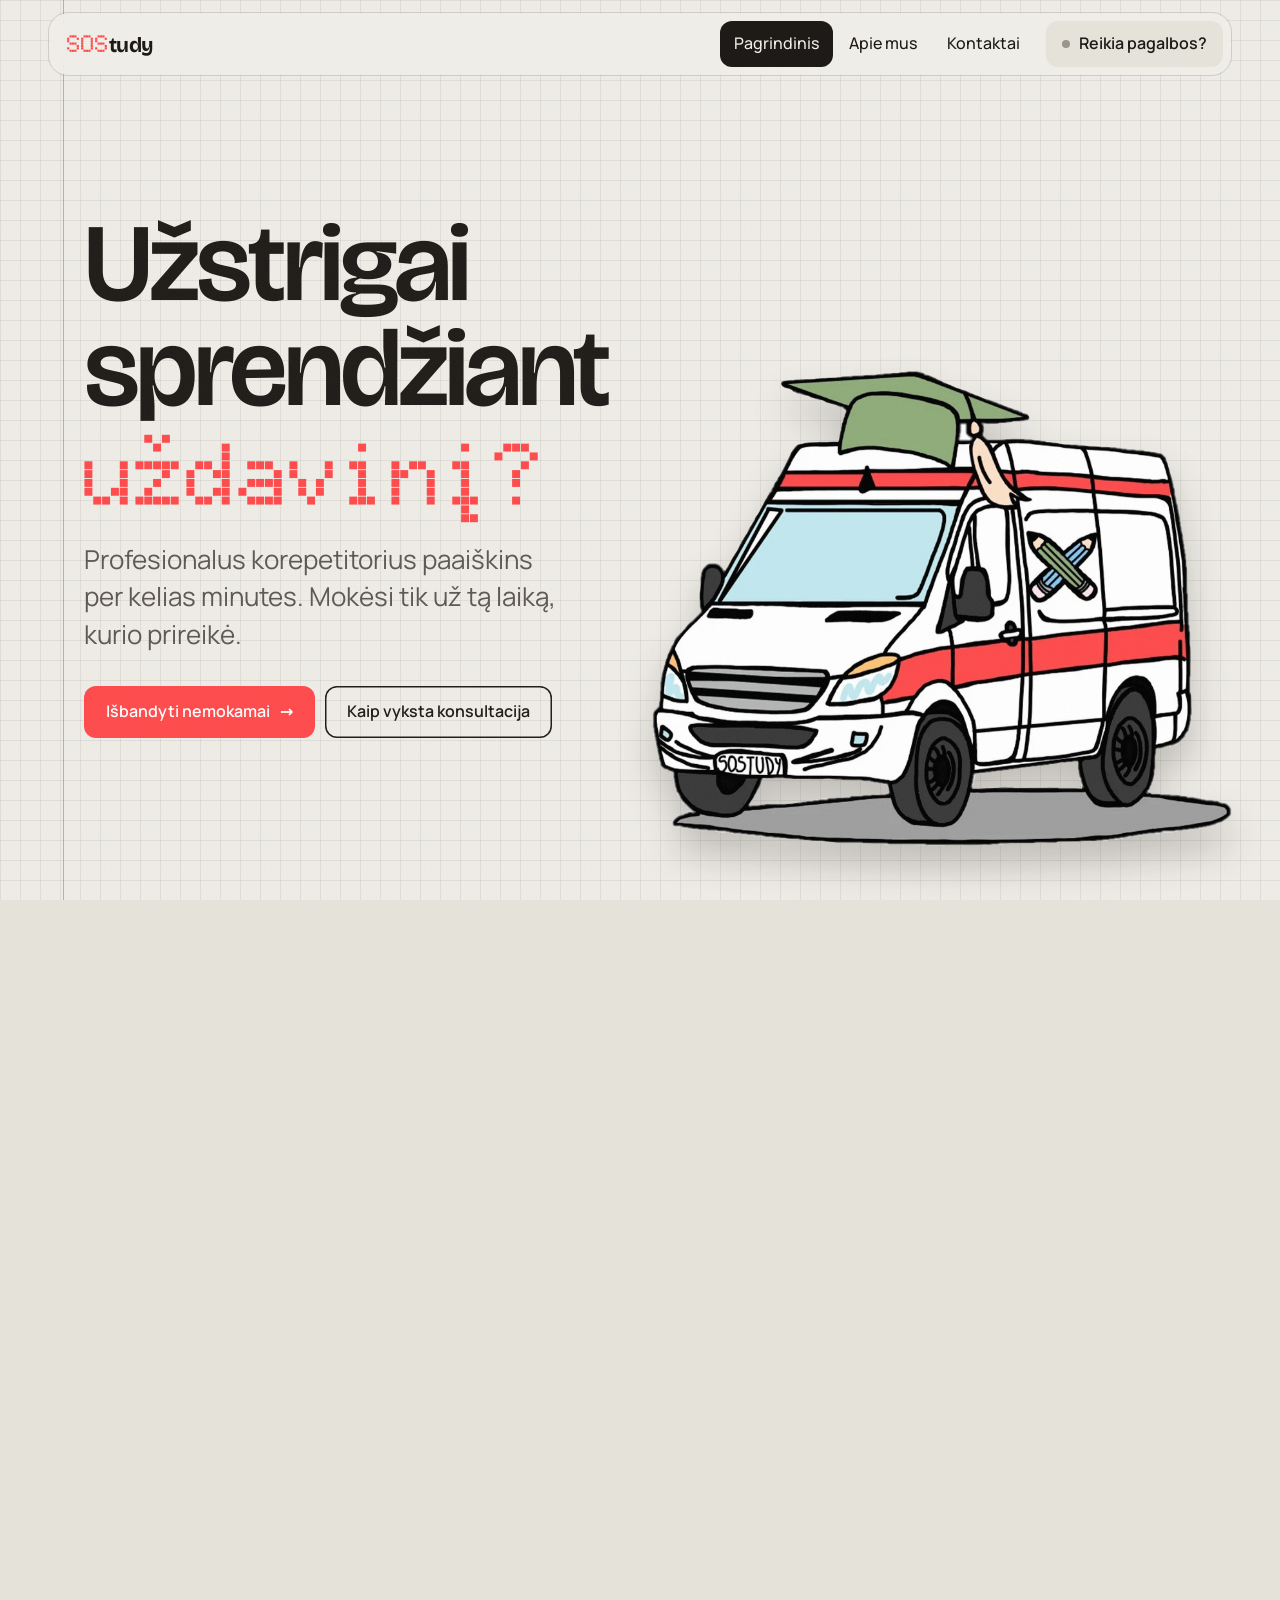
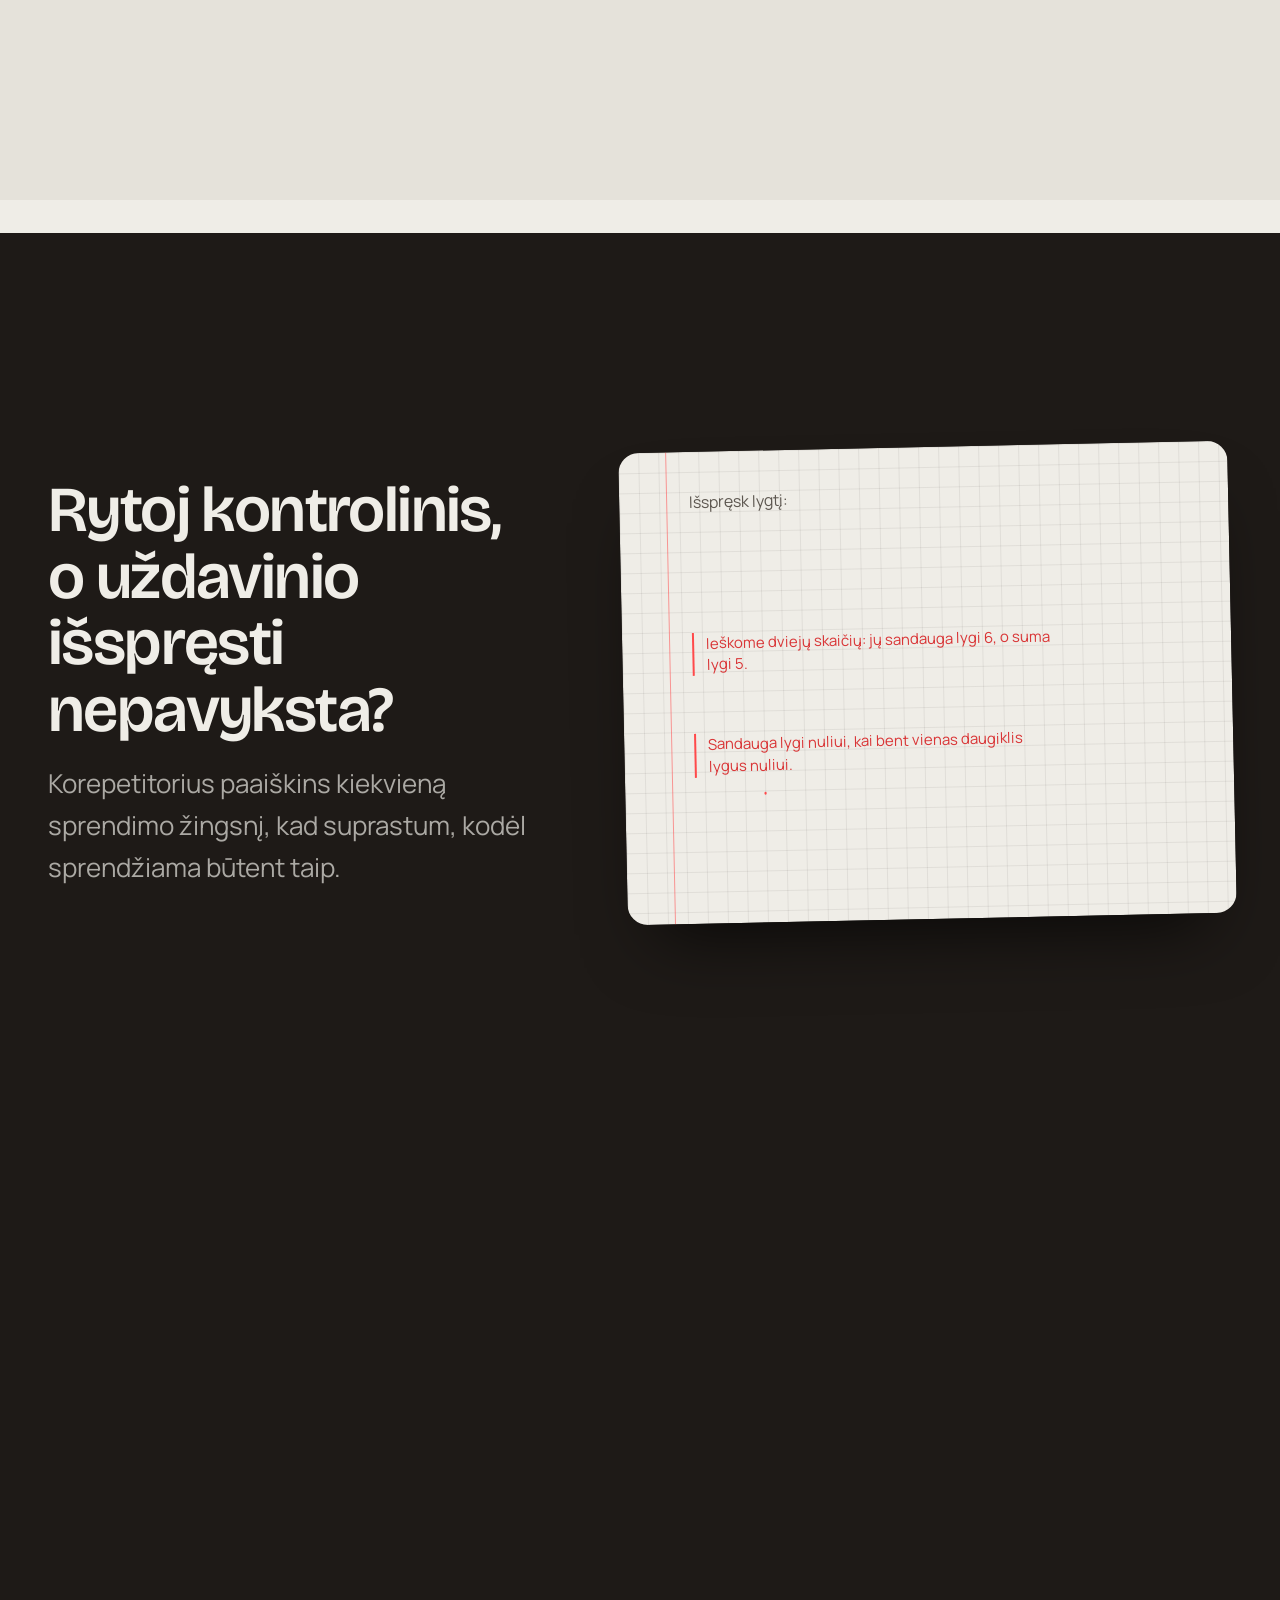
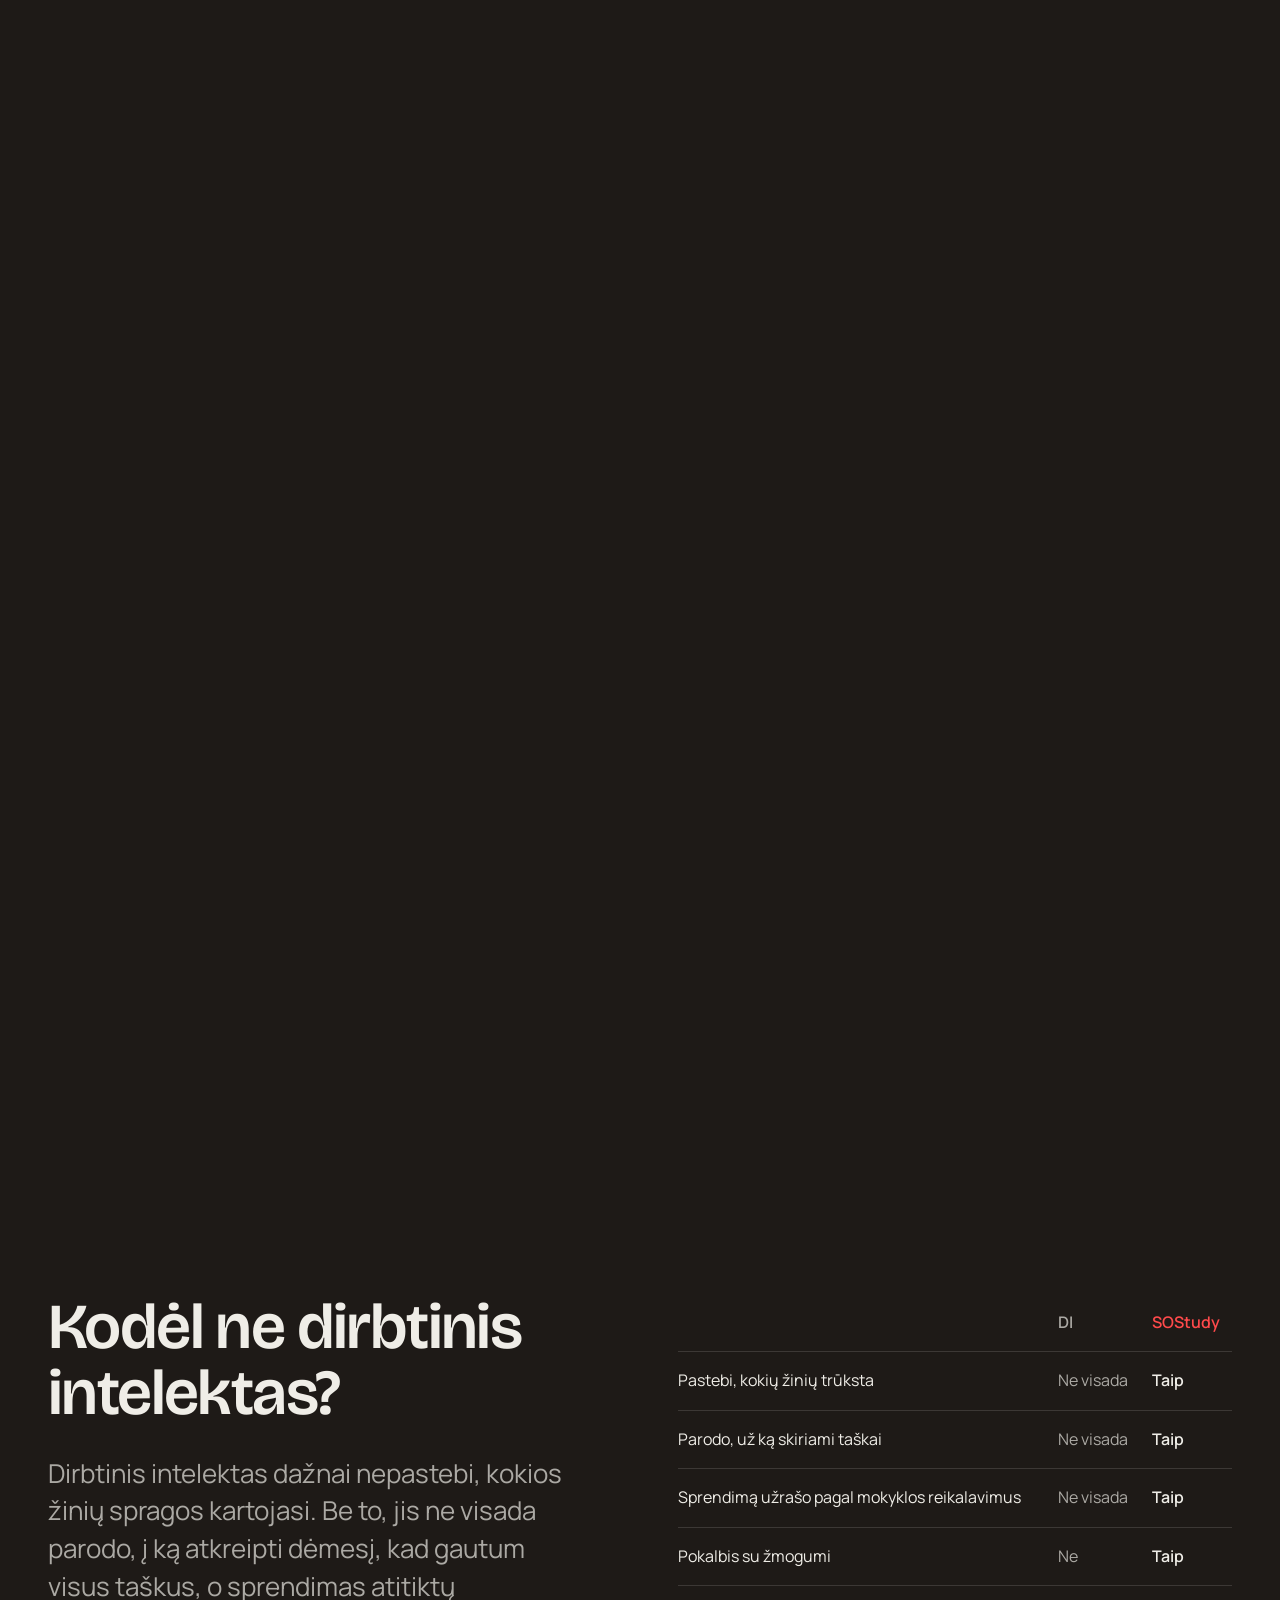
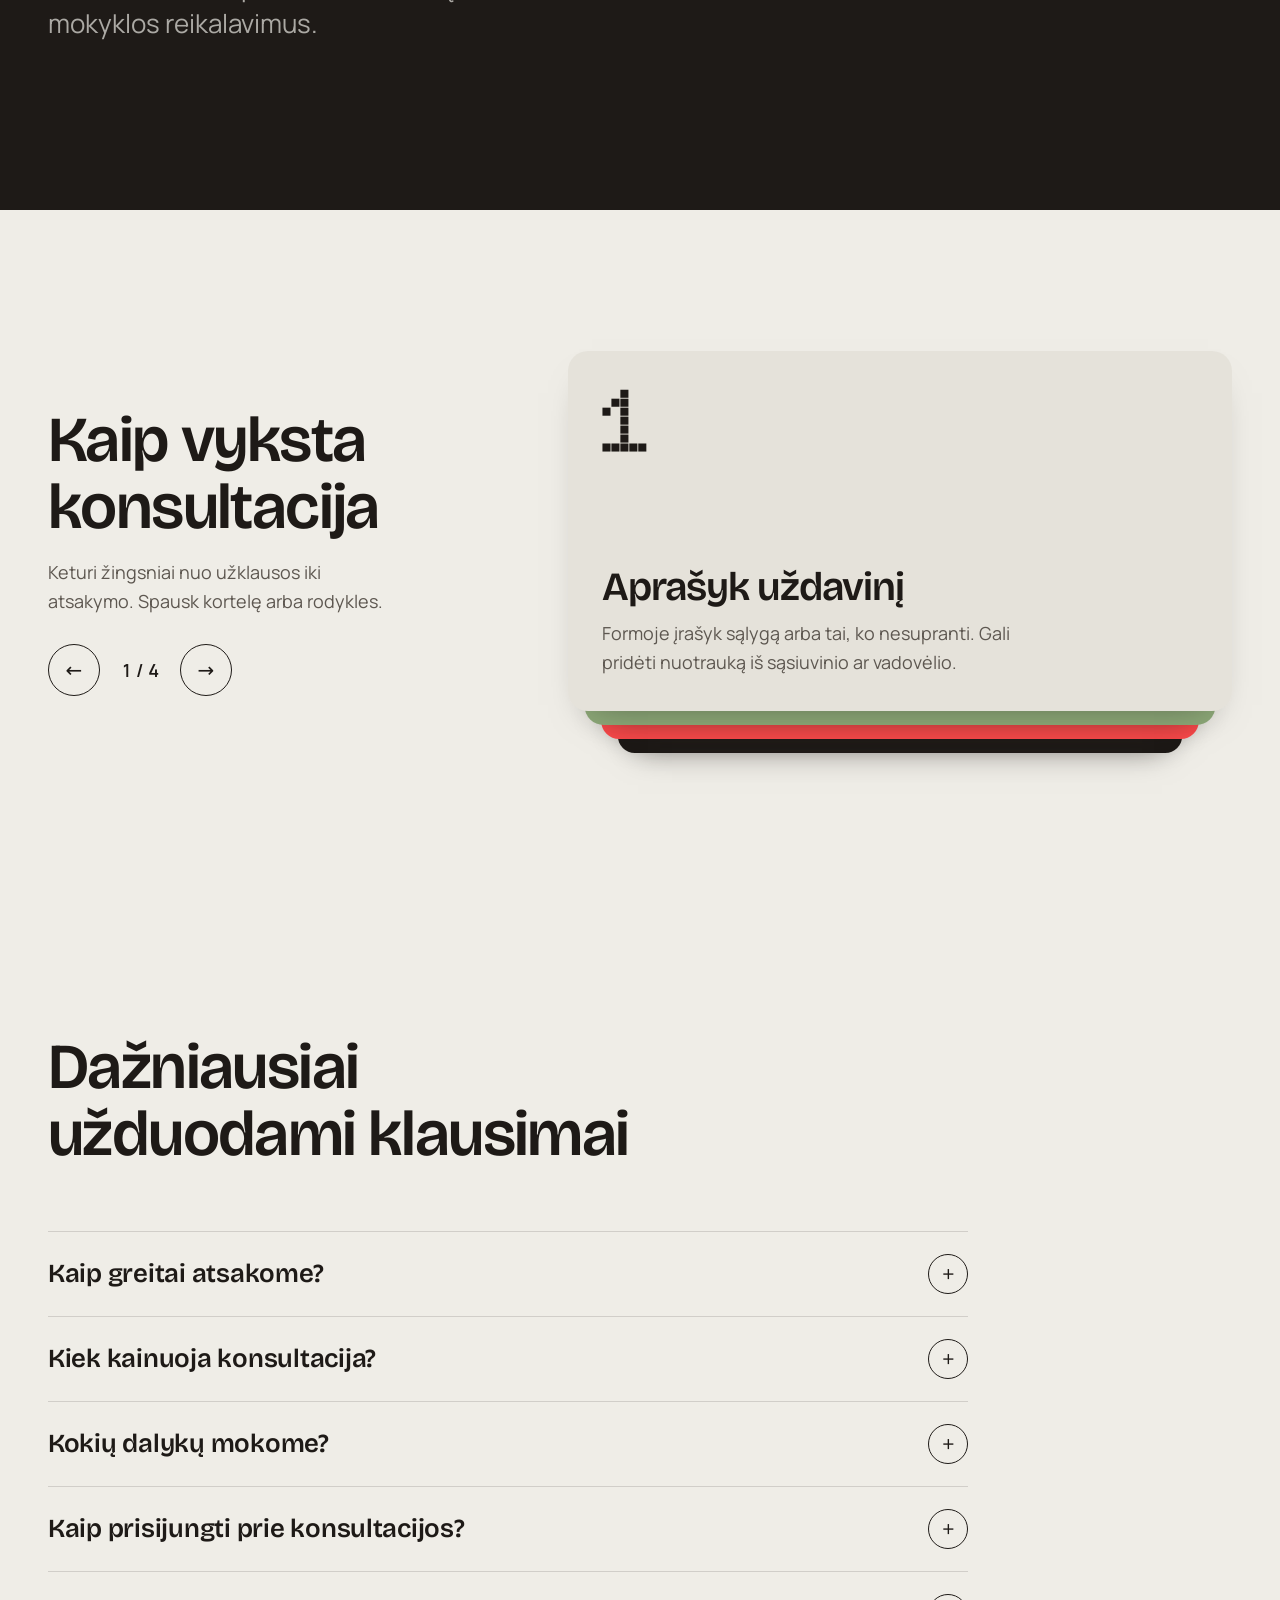
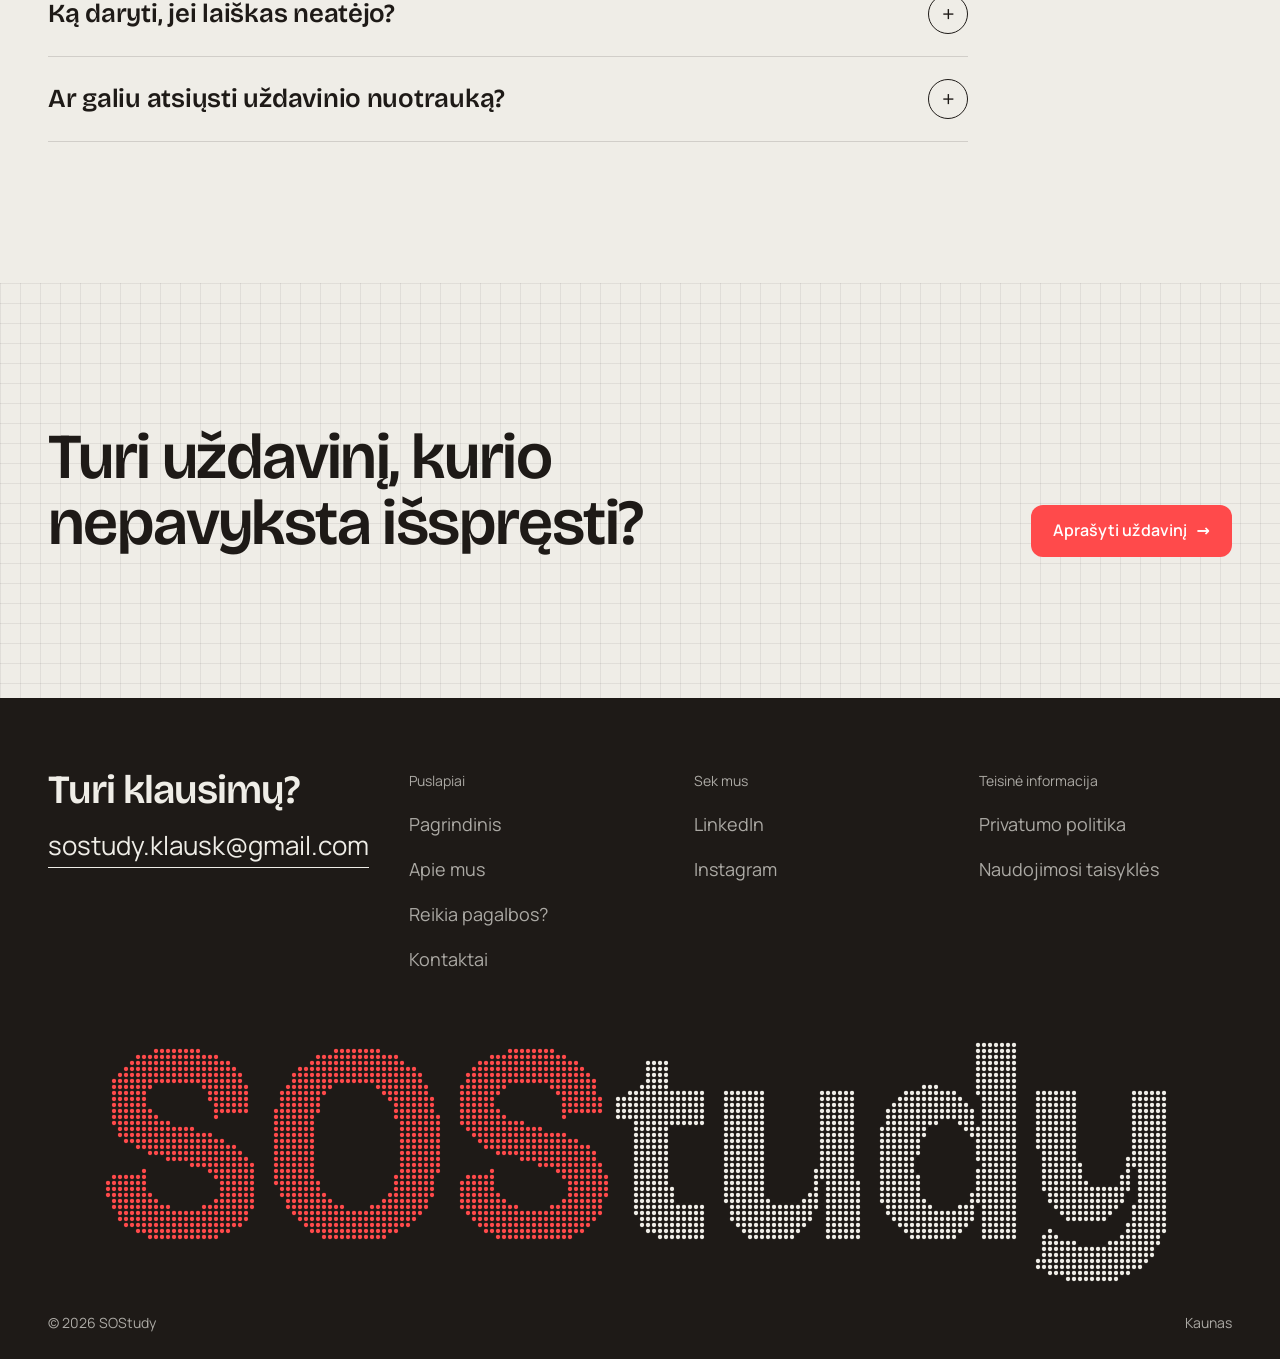
==== commit fb0c0145: "deploy prep" ====
--- a/index.html
+++ b/index.html
@@ -18,8 +18,8 @@
   <link rel="icon" href="/assets/img/favicon.svg" type="image/svg+xml">
   <link rel="preload" href="/assets/fonts/bricolage-grotesque-latin.woff2" as="font" type="font/woff2" crossorigin>
   <link rel="preload" href="/assets/fonts/manrope-latin.woff2" as="font" type="font/woff2" crossorigin>
-  <link rel="stylesheet" href="/assets/css/fonts.css">
-  <link rel="stylesheet" href="/assets/css/style.css">
+  <link rel="stylesheet" href="/assets/css/fonts.css?v=2818c4a3">
+  <link rel="stylesheet" href="/assets/css/style.css?v=2f125445">
   <link rel="preload" as="image" href="/assets/img/car.webp" type="image/webp" fetchpriority="high">
   <script type="application/ld+json">
 {
@@ -245,12 +245,12 @@
   </div>
 </footer>
 
-<script src="/assets/js/config.js"></script>
-<script src="/assets/js/config.local.js" onerror="this.remove()"></script>
-<script src="/assets/js/availability.js"></script>
-<script src="/assets/js/main.js"></script>
-<script src="/assets/vendor/gsap.min.js" defer></script>
-<script src="/assets/vendor/ScrollTrigger.min.js" defer></script>
-<script src="/assets/js/home.js" defer></script>
+<script src="/assets/js/config.js?v=fd90ba3b"></script>
+<script src="/assets/js/config.local.js?v=57a0df94" onerror="this.remove()"></script>
+<script src="/assets/js/availability.js?v=ecb71b66"></script>
+<script src="/assets/js/main.js?v=c3b65125"></script>
+<script src="/assets/vendor/gsap.min.js?v=47da594c" defer></script>
+<script src="/assets/vendor/ScrollTrigger.min.js?v=ba1fa78e" defer></script>
+<script src="/assets/js/home.js?v=4d12ca21" defer></script>
 </body>
 </html>
--- a/assets/css/style.css
+++ b/assets/css/style.css
@@ -492,7 +492,7 @@
 .field > span { position: absolute; left: 17px; top: 9px; font-size: 13px; font-weight: 600; color: var(--ink-2); pointer-events: none; }
 .field > span b { color: var(--red-ink); font-weight: 600; }
 .field.invalid input, .field.invalid textarea { border-color: var(--red); }
-.field .err { display: block; margin-top: 6px; font-size: var(--fs-1); color: var(--red-ink); }
+.field > .err, .check .err { position: static; display: block; margin: 6px 0 0 2px; font-size: var(--fs-1); font-weight: 600; line-height: 1.4; color: var(--red-ink); pointer-events: auto; }
 
 .drop {
   position: relative; display: grid; place-items: center; text-align: center;
@@ -690,3 +690,5 @@
 #gameCanvas:focus-visible { outline: 2px solid var(--red); outline-offset: 3px; }
 .game-score { display: flex; justify-content: space-between; margin: 10px 0 0; font-size: var(--fs-2); color: var(--on-night-2); }
 .game-score b { color: var(--on-night); font-variant-numeric: tabular-nums; }
+.check a { color: var(--red-ink); font-weight: 600; text-decoration: underline; text-underline-offset: 3px; }
+.check a:hover { color: var(--ink); }
